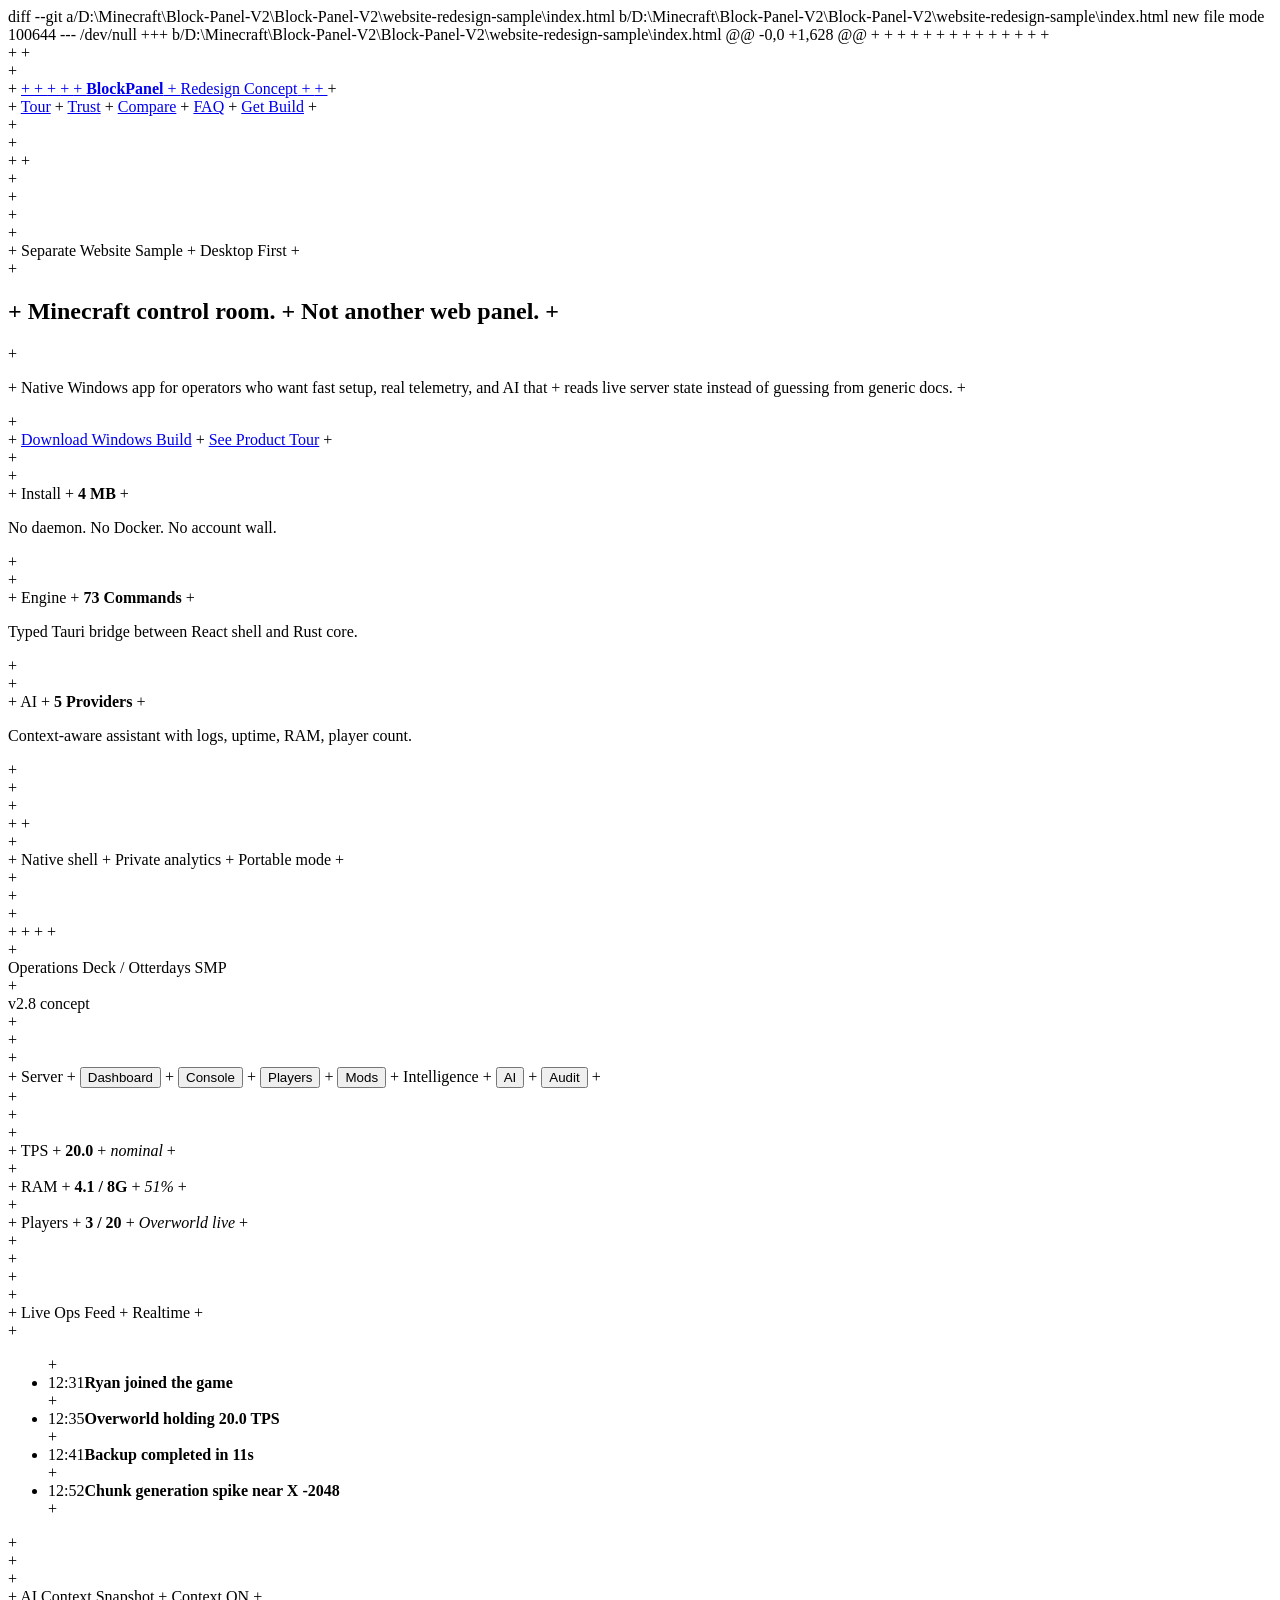
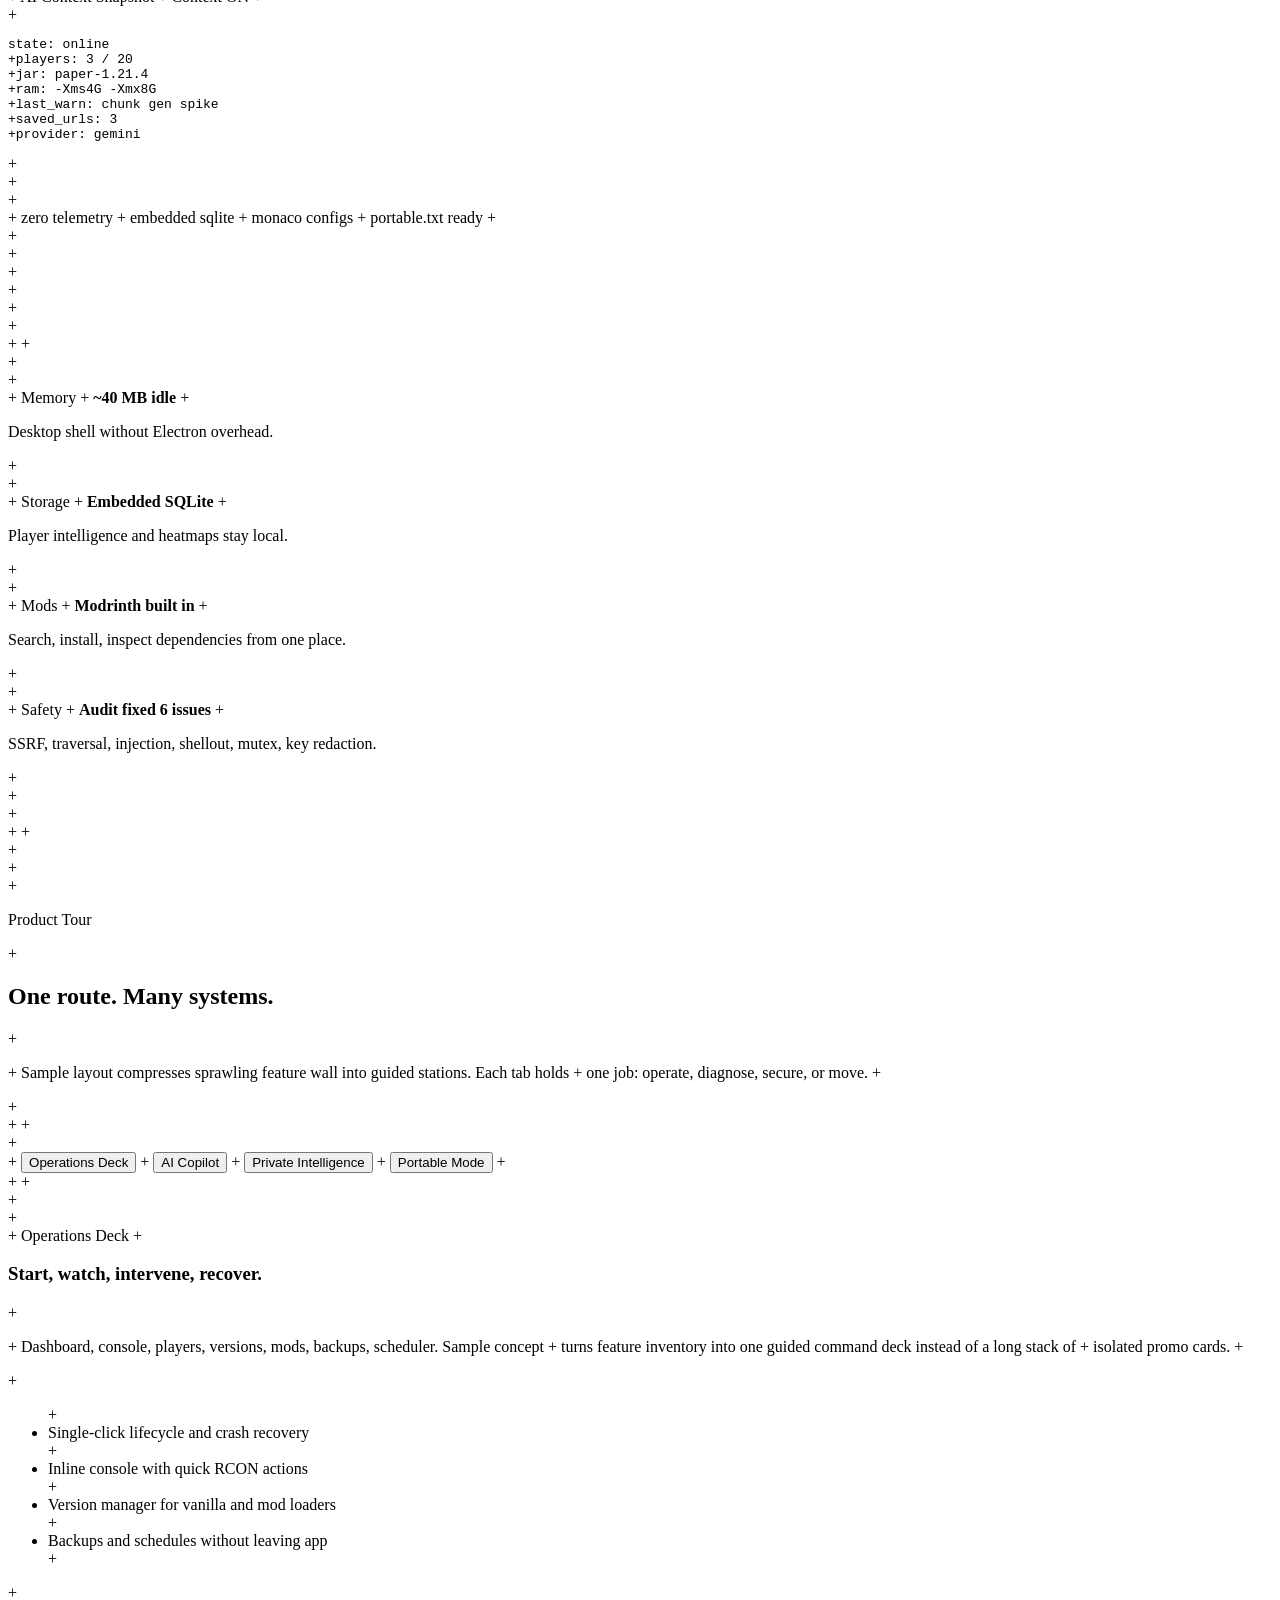
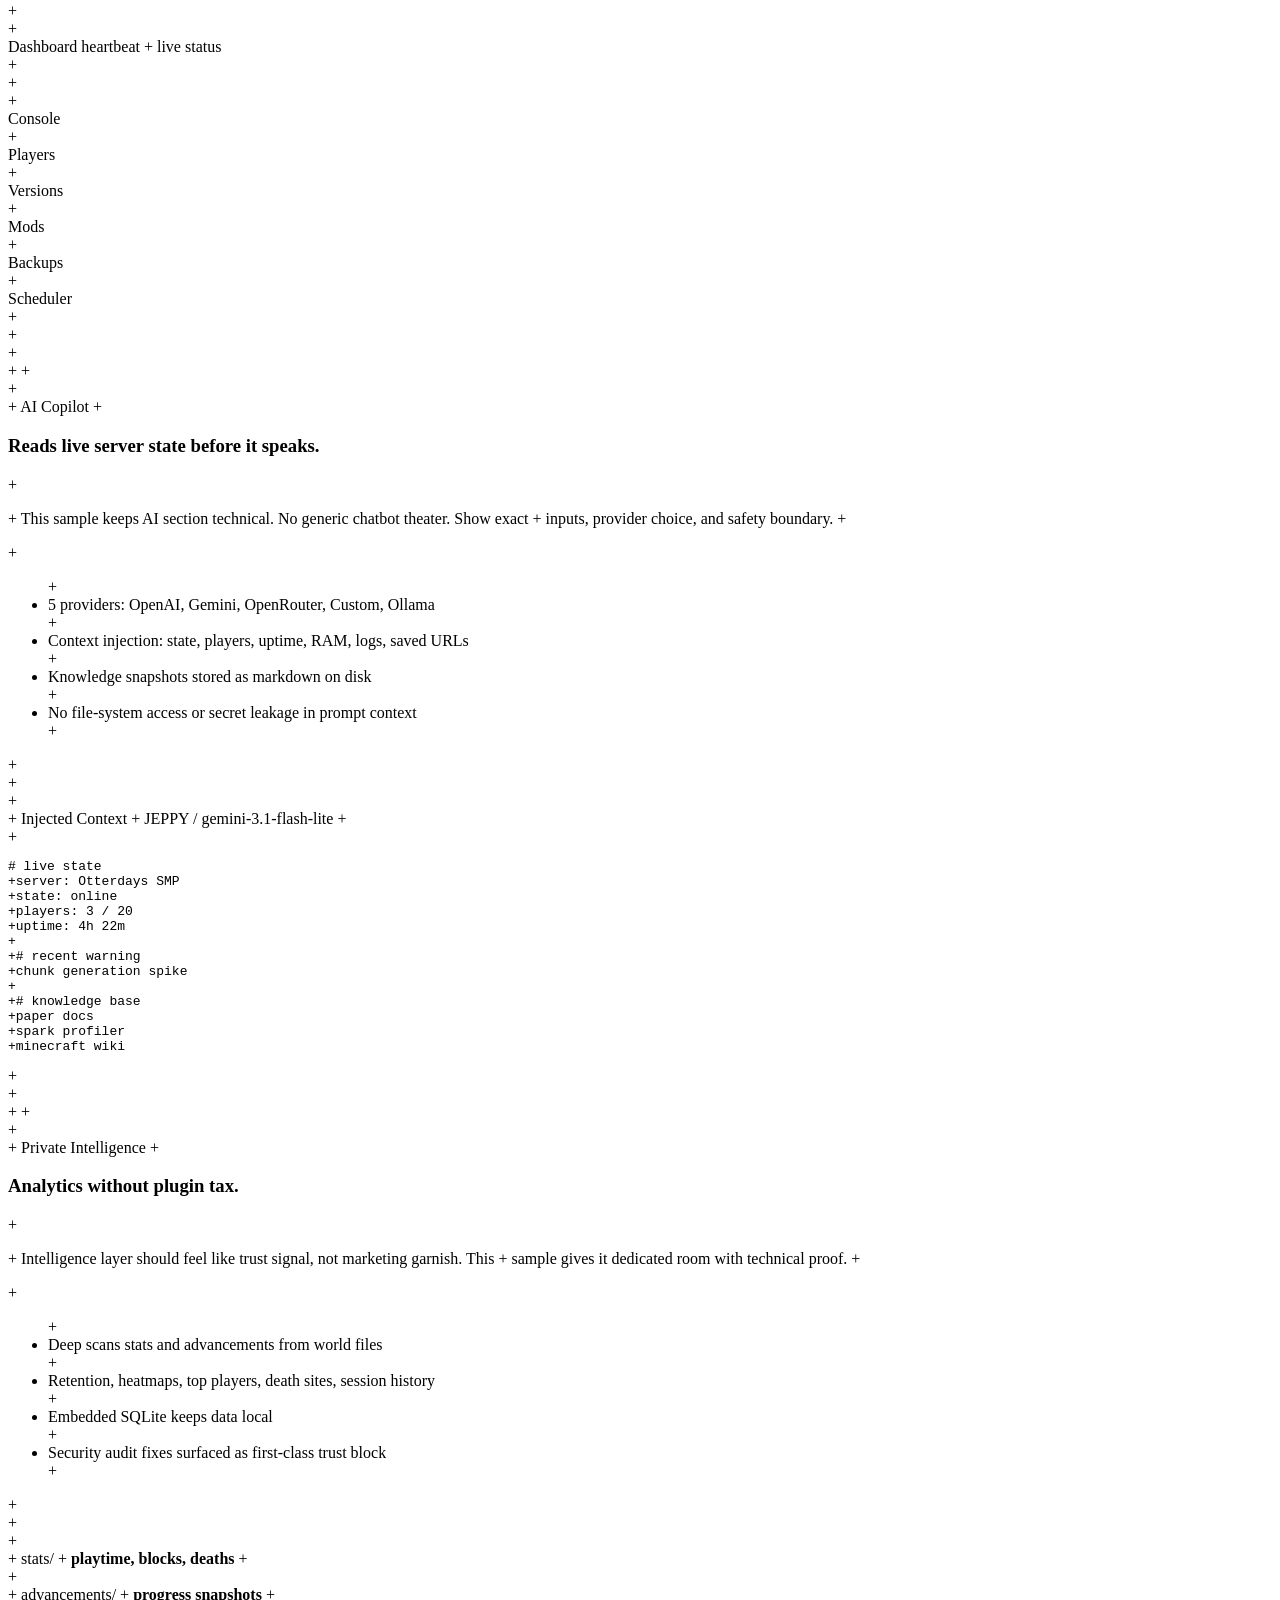
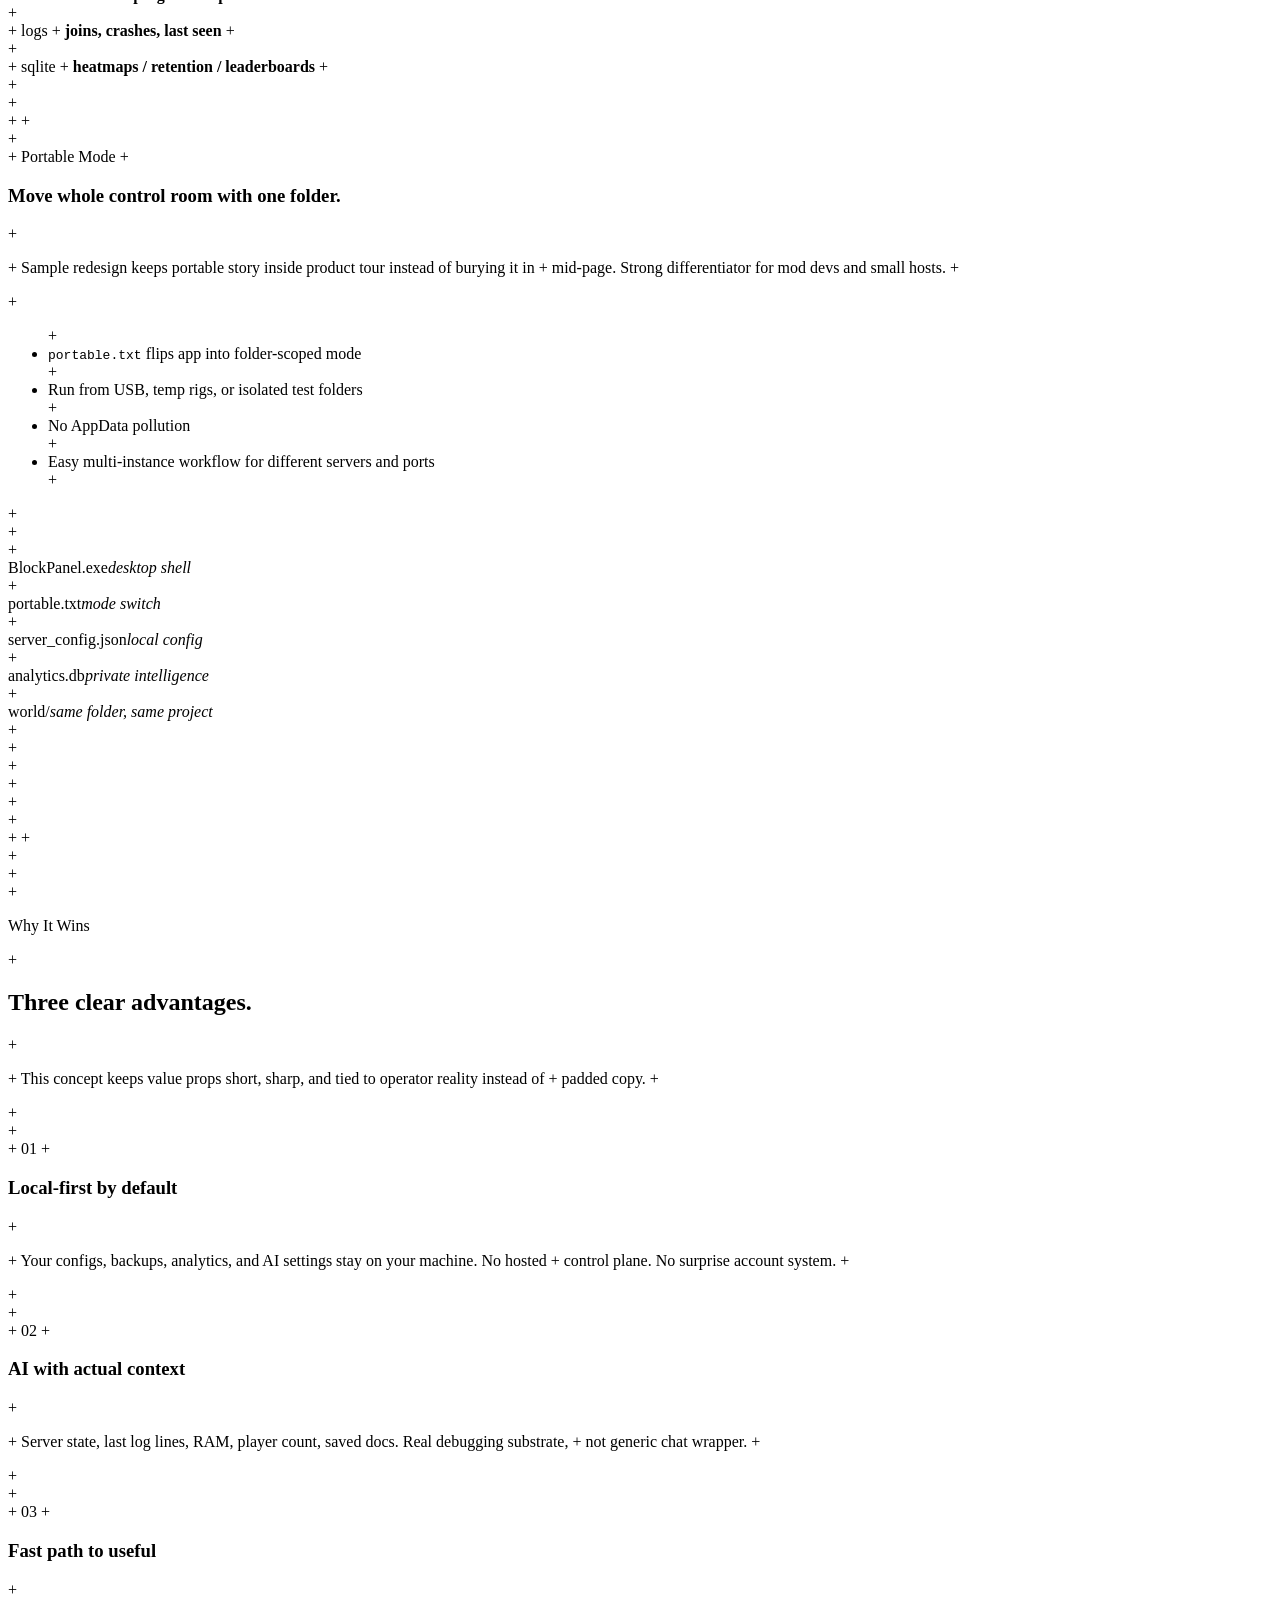
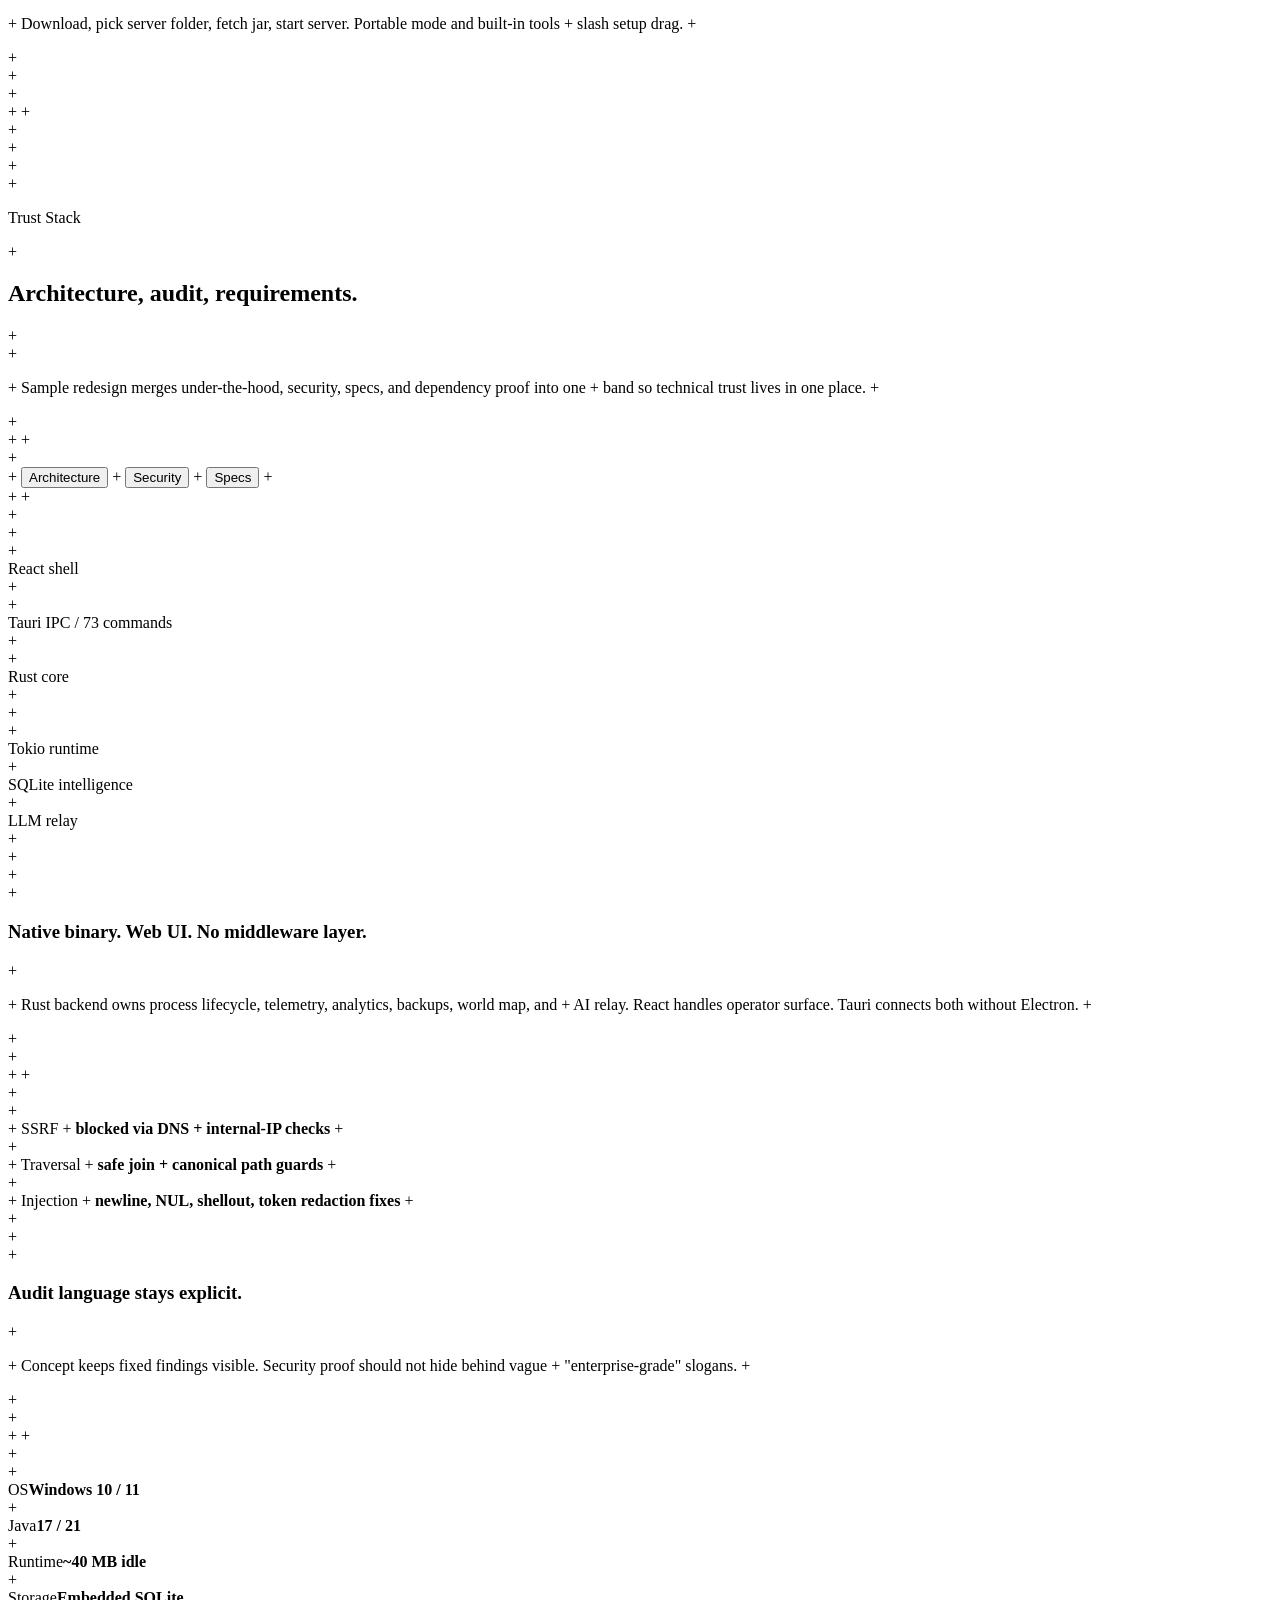
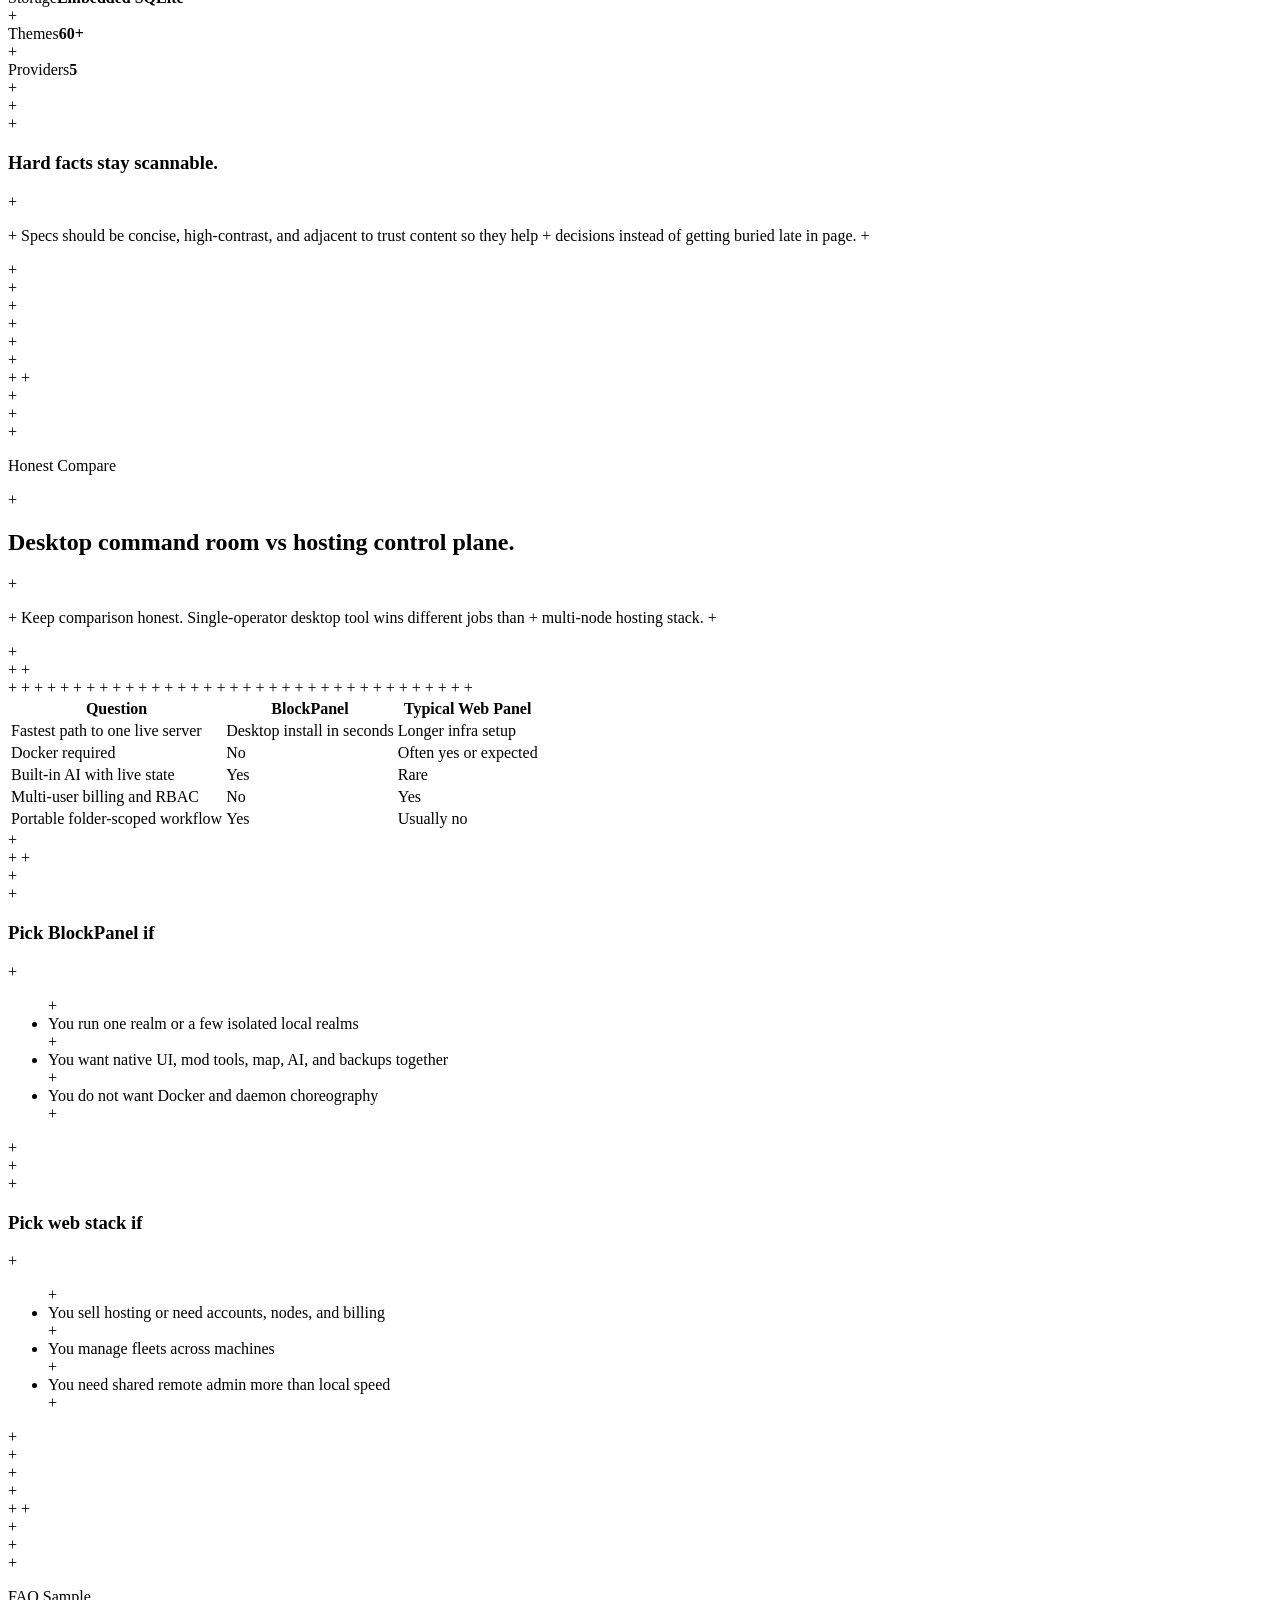
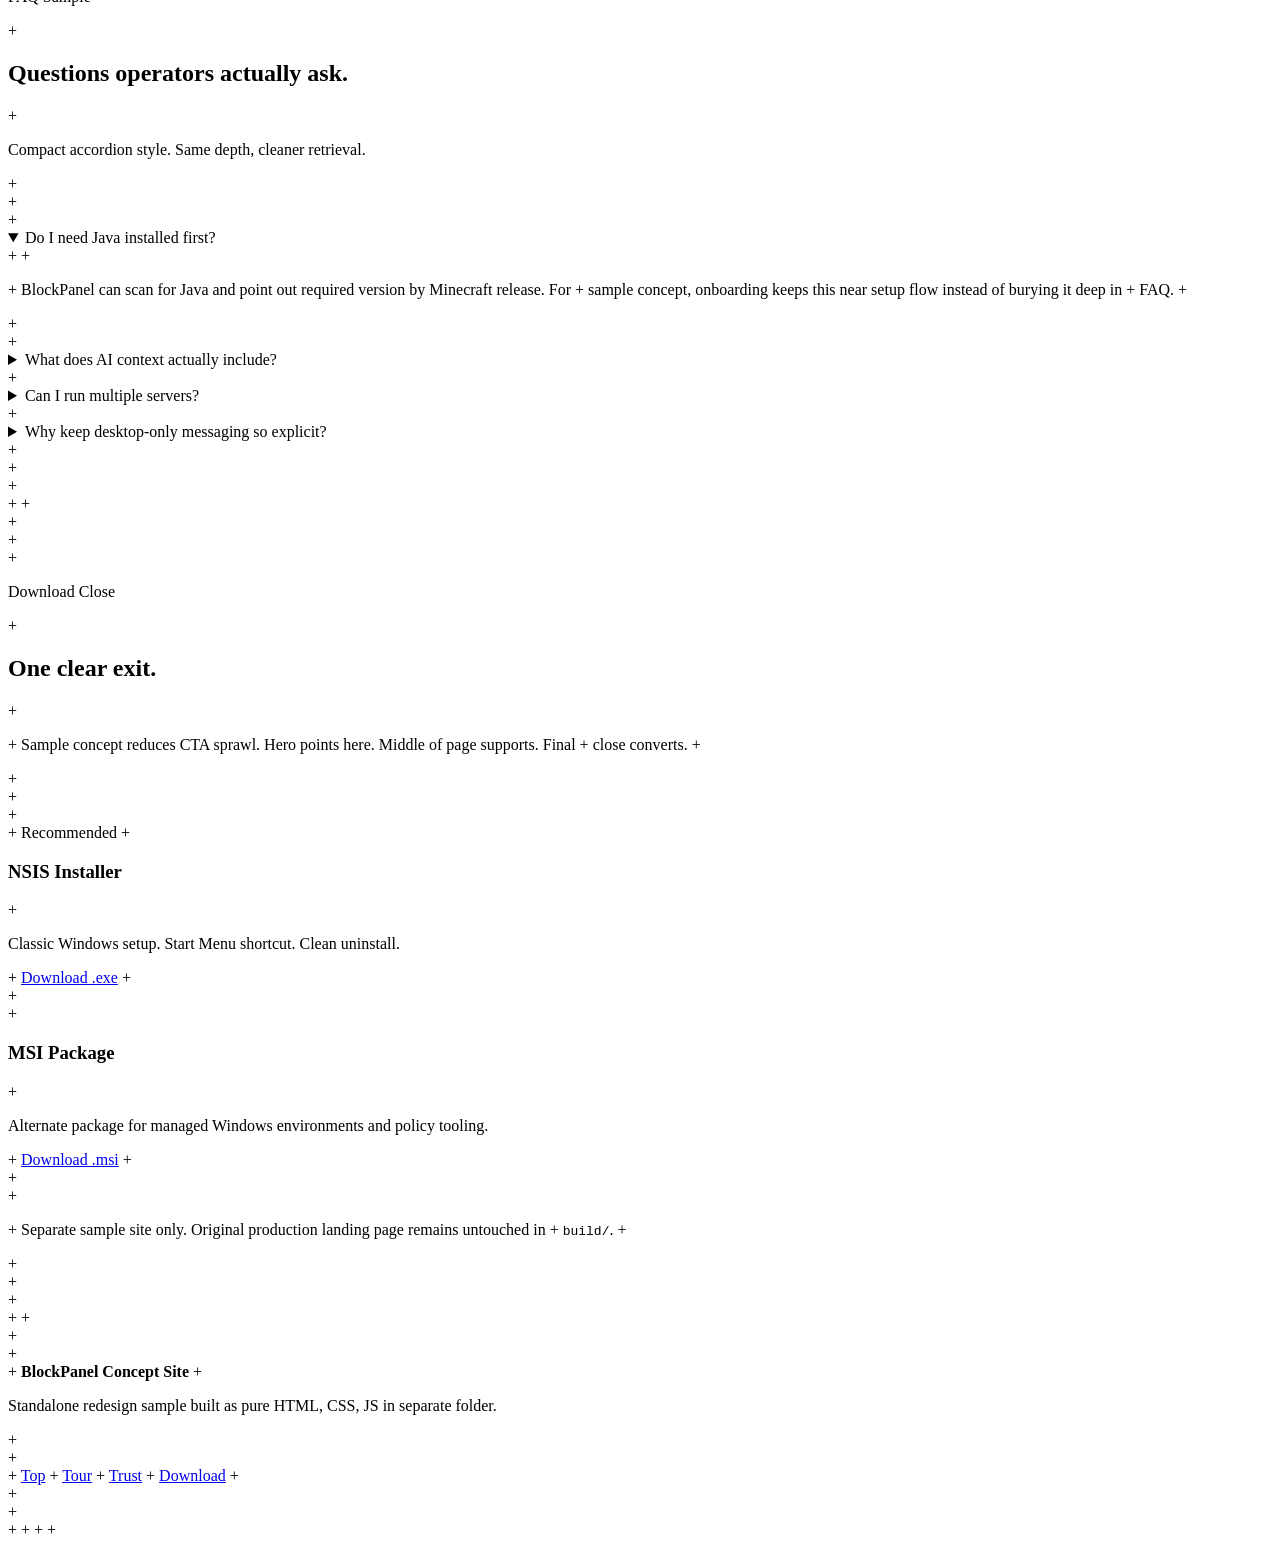
==== website-redesign-sample/index.html @ ff4f3686 "feat: revamp landing page with updated title, enhanced meta descriptions, and new navigation structu" ====
diff --git a/D:\Minecraft\Block-Panel-V2\Block-Panel-V2\website-redesign-sample\index.html b/D:\Minecraft\Block-Panel-V2\Block-Panel-V2\website-redesign-sample\index.html
new file mode 100644
--- /dev/null
+++ b/D:\Minecraft\Block-Panel-V2\Block-Panel-V2\website-redesign-sample\index.html
@@ -0,0 +1,628 @@
+<!DOCTYPE html>
+<html lang="en">
+<head>
+  <meta charset="UTF-8" />
+  <meta name="viewport" content="width=device-width, initial-scale=1.0" />
+  <title>BlockPanel Redesign Concept</title>
+  <meta
+    name="description"
+    content="Sample redesign concept for BlockPanel. Native Minecraft server control, AI copilot, private analytics, and portable operations in one desktop app."
+  />
+  <link rel="preconnect" href="https://fonts.googleapis.com" />
+  <link rel="preconnect" href="https://fonts.gstatic.com" crossorigin />
+  <link
+    href="https://fonts.googleapis.com/css2?family=Syne:wght@500;700;800&family=IBM+Plex+Mono:wght@400;500;600&display=swap"
+    rel="stylesheet"
+  />
+  <link rel="stylesheet" href="style.css" />
+</head>
+<body>
+  <div class="page-noise" aria-hidden="true"></div>
+
+  <header class="site-header">
+    <div class="container header-inner">
+      <a class="brand" href="#top" aria-label="BlockPanel concept home">
+        <span class="brand-mark">
+          <span></span><span></span><span></span><span></span>
+        </span>
+        <span class="brand-copy">
+          <strong>BlockPanel</strong>
+          <span>Redesign Concept</span>
+        </span>
+      </a>
+      <nav class="header-nav" aria-label="Primary">
+        <a href="#tour">Tour</a>
+        <a href="#trust">Trust</a>
+        <a href="#compare">Compare</a>
+        <a href="#faq">FAQ</a>
+        <a class="header-cta" href="#download">Get Build</a>
+      </nav>
+    </div>
+  </header>
+
+  <main id="top">
+    <section class="hero">
+      <div class="container hero-grid">
+        <div class="hero-copy">
+          <div class="eyebrow-row">
+            <span class="eyebrow">Separate Website Sample</span>
+            <span class="eyebrow ghost">Desktop First</span>
+          </div>
+          <h1>
+            Minecraft control room.
+            <span>Not another web panel.</span>
+          </h1>
+          <p class="hero-lead">
+            Native Windows app for operators who want fast setup, real telemetry, and AI that
+            reads live server state instead of guessing from generic docs.
+          </p>
+          <div class="hero-actions">
+            <a class="btn btn-primary" href="#download">Download Windows Build</a>
+            <a class="btn btn-secondary" href="#tour">See Product Tour</a>
+          </div>
+          <div class="hero-points">
+            <div class="point-card">
+              <span class="point-label">Install</span>
+              <strong>4 MB</strong>
+              <p>No daemon. No Docker. No account wall.</p>
+            </div>
+            <div class="point-card">
+              <span class="point-label">Engine</span>
+              <strong>73 Commands</strong>
+              <p>Typed Tauri bridge between React shell and Rust core.</p>
+            </div>
+            <div class="point-card">
+              <span class="point-label">AI</span>
+              <strong>5 Providers</strong>
+              <p>Context-aware assistant with logs, uptime, RAM, player count.</p>
+            </div>
+          </div>
+        </div>
+
+        <aside class="hero-stage" aria-label="BlockPanel concept mockup">
+          <div class="stage-ribbon">
+            <span>Native shell</span>
+            <span>Private analytics</span>
+            <span>Portable mode</span>
+          </div>
+          <div class="stage-window">
+            <div class="window-topbar">
+              <div class="traffic-lights">
+                <span class="red"></span>
+                <span class="amber"></span>
+                <span class="green"></span>
+              </div>
+              <div class="window-title">Operations Deck / Otterdays SMP</div>
+              <div class="window-chip">v2.8 concept</div>
+            </div>
+            <div class="window-body">
+              <div class="left-rail">
+                <span class="rail-label">Server</span>
+                <button class="rail-item active" type="button">Dashboard</button>
+                <button class="rail-item" type="button">Console</button>
+                <button class="rail-item" type="button">Players</button>
+                <button class="rail-item" type="button">Mods</button>
+                <span class="rail-label">Intelligence</span>
+                <button class="rail-item" type="button">AI</button>
+                <button class="rail-item" type="button">Audit</button>
+              </div>
+              <div class="stage-main">
+                <div class="status-row">
+                  <div class="stat-tile accent">
+                    <span>TPS</span>
+                    <strong>20.0</strong>
+                    <em>nominal</em>
+                  </div>
+                  <div class="stat-tile">
+                    <span>RAM</span>
+                    <strong>4.1 / 8G</strong>
+                    <em>51%</em>
+                  </div>
+                  <div class="stat-tile">
+                    <span>Players</span>
+                    <strong>3 / 20</strong>
+                    <em>Overworld live</em>
+                  </div>
+                </div>
+                <div class="stage-columns">
+                  <section class="feed-card">
+                    <header>
+                      <span>Live Ops Feed</span>
+                      <span class="mini-chip">Realtime</span>
+                    </header>
+                    <ul class="feed-list">
+                      <li><span>12:31</span><strong>Ryan joined the game</strong></li>
+                      <li><span>12:35</span><strong>Overworld holding 20.0 TPS</strong></li>
+                      <li><span>12:41</span><strong>Backup completed in 11s</strong></li>
+                      <li><span>12:52</span><strong>Chunk generation spike near X -2048</strong></li>
+                    </ul>
+                  </section>
+                  <section class="intel-card">
+                    <header>
+                      <span>AI Context Snapshot</span>
+                      <span class="mini-chip alt">Context ON</span>
+                    </header>
+                    <pre>state: online
+players: 3 / 20
+jar: paper-1.21.4
+ram: -Xms4G -Xmx8G
+last_warn: chunk gen spike
+saved_urls: 3
+provider: gemini</pre>
+                  </section>
+                </div>
+                <div class="stage-footer">
+                  <span>zero telemetry</span>
+                  <span>embedded sqlite</span>
+                  <span>monaco configs</span>
+                  <span>portable.txt ready</span>
+                </div>
+              </div>
+            </div>
+          </div>
+        </aside>
+      </div>
+    </section>
+
+    <section class="proof-strip">
+      <div class="container proof-grid">
+        <div class="proof-item">
+          <span class="proof-kicker">Memory</span>
+          <strong>~40 MB idle</strong>
+          <p>Desktop shell without Electron overhead.</p>
+        </div>
+        <div class="proof-item">
+          <span class="proof-kicker">Storage</span>
+          <strong>Embedded SQLite</strong>
+          <p>Player intelligence and heatmaps stay local.</p>
+        </div>
+        <div class="proof-item">
+          <span class="proof-kicker">Mods</span>
+          <strong>Modrinth built in</strong>
+          <p>Search, install, inspect dependencies from one place.</p>
+        </div>
+        <div class="proof-item">
+          <span class="proof-kicker">Safety</span>
+          <strong>Audit fixed 6 issues</strong>
+          <p>SSRF, traversal, injection, shellout, mutex, key redaction.</p>
+        </div>
+      </div>
+    </section>
+
+    <section class="tour-section" id="tour">
+      <div class="container section-shell">
+        <div class="section-heading">
+          <p class="section-tag">Product Tour</p>
+          <h2>One route. Many systems.</h2>
+          <p>
+            Sample layout compresses sprawling feature wall into guided stations. Each tab holds
+            one job: operate, diagnose, secure, or move.
+          </p>
+        </div>
+
+        <div class="tour-shell">
+          <div class="tour-tabs" role="tablist" aria-label="Sample tour tabs">
+            <button class="tour-tab active" type="button" role="tab" aria-selected="true" data-tour="ops">Operations Deck</button>
+            <button class="tour-tab" type="button" role="tab" aria-selected="false" data-tour="ai">AI Copilot</button>
+            <button class="tour-tab" type="button" role="tab" aria-selected="false" data-tour="private">Private Intelligence</button>
+            <button class="tour-tab" type="button" role="tab" aria-selected="false" data-tour="portable">Portable Mode</button>
+          </div>
+
+          <div class="tour-panels">
+            <article class="tour-panel active" data-panel="ops">
+              <div class="tour-copy">
+                <span class="panel-tag">Operations Deck</span>
+                <h3>Start, watch, intervene, recover.</h3>
+                <p>
+                  Dashboard, console, players, versions, mods, backups, scheduler. Sample concept
+                  turns feature inventory into one guided command deck instead of a long stack of
+                  isolated promo cards.
+                </p>
+                <ul class="bullet-list">
+                  <li>Single-click lifecycle and crash recovery</li>
+                  <li>Inline console with quick RCON actions</li>
+                  <li>Version manager for vanilla and mod loaders</li>
+                  <li>Backups and schedules without leaving app</li>
+                </ul>
+              </div>
+              <div class="tour-visual diagram ops-visual">
+                <div class="diagram-node wide">Dashboard heartbeat + live status</div>
+                <div class="diagram-rail"></div>
+                <div class="diagram-grid">
+                  <div class="diagram-node">Console</div>
+                  <div class="diagram-node">Players</div>
+                  <div class="diagram-node">Versions</div>
+                  <div class="diagram-node">Mods</div>
+                  <div class="diagram-node">Backups</div>
+                  <div class="diagram-node">Scheduler</div>
+                </div>
+              </div>
+            </article>
+
+            <article class="tour-panel" data-panel="ai">
+              <div class="tour-copy">
+                <span class="panel-tag">AI Copilot</span>
+                <h3>Reads live server state before it speaks.</h3>
+                <p>
+                  This sample keeps AI section technical. No generic chatbot theater. Show exact
+                  inputs, provider choice, and safety boundary.
+                </p>
+                <ul class="bullet-list">
+                  <li>5 providers: OpenAI, Gemini, OpenRouter, Custom, Ollama</li>
+                  <li>Context injection: state, players, uptime, RAM, logs, saved URLs</li>
+                  <li>Knowledge snapshots stored as markdown on disk</li>
+                  <li>No file-system access or secret leakage in prompt context</li>
+                </ul>
+              </div>
+              <div class="tour-visual prompt-card">
+                <div class="prompt-head">
+                  <span>Injected Context</span>
+                  <span>JEPPY / gemini-3.1-flash-lite</span>
+                </div>
+                <pre># live state
+server: Otterdays SMP
+state: online
+players: 3 / 20
+uptime: 4h 22m
+
+# recent warning
+chunk generation spike
+
+# knowledge base
+paper docs
+spark profiler
+minecraft wiki</pre>
+              </div>
+            </article>
+
+            <article class="tour-panel" data-panel="private">
+              <div class="tour-copy">
+                <span class="panel-tag">Private Intelligence</span>
+                <h3>Analytics without plugin tax.</h3>
+                <p>
+                  Intelligence layer should feel like trust signal, not marketing garnish. This
+                  sample gives it dedicated room with technical proof.
+                </p>
+                <ul class="bullet-list">
+                  <li>Deep scans stats and advancements from world files</li>
+                  <li>Retention, heatmaps, top players, death sites, session history</li>
+                  <li>Embedded SQLite keeps data local</li>
+                  <li>Security audit fixes surfaced as first-class trust block</li>
+                </ul>
+              </div>
+              <div class="tour-visual analytics-stack">
+                <div class="stack-row">
+                  <span>stats/</span>
+                  <strong>playtime, blocks, deaths</strong>
+                </div>
+                <div class="stack-row">
+                  <span>advancements/</span>
+                  <strong>progress snapshots</strong>
+                </div>
+                <div class="stack-row">
+                  <span>logs</span>
+                  <strong>joins, crashes, last seen</strong>
+                </div>
+                <div class="stack-row highlight">
+                  <span>sqlite</span>
+                  <strong>heatmaps / retention / leaderboards</strong>
+                </div>
+              </div>
+            </article>
+
+            <article class="tour-panel" data-panel="portable">
+              <div class="tour-copy">
+                <span class="panel-tag">Portable Mode</span>
+                <h3>Move whole control room with one folder.</h3>
+                <p>
+                  Sample redesign keeps portable story inside product tour instead of burying it in
+                  mid-page. Strong differentiator for mod devs and small hosts.
+                </p>
+                <ul class="bullet-list">
+                  <li><code>portable.txt</code> flips app into folder-scoped mode</li>
+                  <li>Run from USB, temp rigs, or isolated test folders</li>
+                  <li>No AppData pollution</li>
+                  <li>Easy multi-instance workflow for different servers and ports</li>
+                </ul>
+              </div>
+              <div class="tour-visual file-cabinet">
+                <div class="cabinet-line"><span>BlockPanel.exe</span><em>desktop shell</em></div>
+                <div class="cabinet-line active"><span>portable.txt</span><em>mode switch</em></div>
+                <div class="cabinet-line"><span>server_config.json</span><em>local config</em></div>
+                <div class="cabinet-line"><span>analytics.db</span><em>private intelligence</em></div>
+                <div class="cabinet-line"><span>world/</span><em>same folder, same project</em></div>
+              </div>
+            </article>
+          </div>
+        </div>
+      </div>
+    </section>
+
+    <section class="reasons-section">
+      <div class="container reasons-grid">
+        <div class="reason-intro">
+          <p class="section-tag">Why It Wins</p>
+          <h2>Three clear advantages.</h2>
+          <p>
+            This concept keeps value props short, sharp, and tied to operator reality instead of
+            padded copy.
+          </p>
+        </div>
+        <article class="reason-card">
+          <span class="reason-no">01</span>
+          <h3>Local-first by default</h3>
+          <p>
+            Your configs, backups, analytics, and AI settings stay on your machine. No hosted
+            control plane. No surprise account system.
+          </p>
+        </article>
+        <article class="reason-card">
+          <span class="reason-no">02</span>
+          <h3>AI with actual context</h3>
+          <p>
+            Server state, last log lines, RAM, player count, saved docs. Real debugging substrate,
+            not generic chat wrapper.
+          </p>
+        </article>
+        <article class="reason-card">
+          <span class="reason-no">03</span>
+          <h3>Fast path to useful</h3>
+          <p>
+            Download, pick server folder, fetch jar, start server. Portable mode and built-in tools
+            slash setup drag.
+          </p>
+        </article>
+      </div>
+    </section>
+
+    <section class="trust-section" id="trust">
+      <div class="container section-shell">
+        <div class="section-heading split">
+          <div>
+            <p class="section-tag">Trust Stack</p>
+            <h2>Architecture, audit, requirements.</h2>
+          </div>
+          <p>
+            Sample redesign merges under-the-hood, security, specs, and dependency proof into one
+            band so technical trust lives in one place.
+          </p>
+        </div>
+
+        <div class="trust-shell">
+          <div class="trust-tabs" role="tablist" aria-label="Trust tabs">
+            <button class="trust-tab active" type="button" data-trust="arch">Architecture</button>
+            <button class="trust-tab" type="button" data-trust="security">Security</button>
+            <button class="trust-tab" type="button" data-trust="specs">Specs</button>
+          </div>
+
+          <div class="trust-panels">
+            <article class="trust-panel active" data-trust-panel="arch">
+              <div class="flow-diagram">
+                <div class="flow-box">React shell</div>
+                <div class="flow-arrow"></div>
+                <div class="flow-box">Tauri IPC / 73 commands</div>
+                <div class="flow-arrow"></div>
+                <div class="flow-box">Rust core</div>
+                <div class="flow-arrow split"></div>
+                <div class="flow-branches">
+                  <div class="flow-box small">Tokio runtime</div>
+                  <div class="flow-box small">SQLite intelligence</div>
+                  <div class="flow-box small">LLM relay</div>
+                </div>
+              </div>
+              <div class="trust-copy">
+                <h3>Native binary. Web UI. No middleware layer.</h3>
+                <p>
+                  Rust backend owns process lifecycle, telemetry, analytics, backups, world map, and
+                  AI relay. React handles operator surface. Tauri connects both without Electron.
+                </p>
+              </div>
+            </article>
+
+            <article class="trust-panel" data-trust-panel="security">
+              <div class="security-grid">
+                <div class="security-card">
+                  <span>SSRF</span>
+                  <strong>blocked via DNS + internal-IP checks</strong>
+                </div>
+                <div class="security-card">
+                  <span>Traversal</span>
+                  <strong>safe join + canonical path guards</strong>
+                </div>
+                <div class="security-card">
+                  <span>Injection</span>
+                  <strong>newline, NUL, shellout, token redaction fixes</strong>
+                </div>
+              </div>
+              <div class="trust-copy">
+                <h3>Audit language stays explicit.</h3>
+                <p>
+                  Concept keeps fixed findings visible. Security proof should not hide behind vague
+                  "enterprise-grade" slogans.
+                </p>
+              </div>
+            </article>
+
+            <article class="trust-panel" data-trust-panel="specs">
+              <div class="spec-grid">
+                <div class="spec-box"><span>OS</span><strong>Windows 10 / 11</strong></div>
+                <div class="spec-box"><span>Java</span><strong>17 / 21</strong></div>
+                <div class="spec-box"><span>Runtime</span><strong>~40 MB idle</strong></div>
+                <div class="spec-box"><span>Storage</span><strong>Embedded SQLite</strong></div>
+                <div class="spec-box"><span>Themes</span><strong>60+</strong></div>
+                <div class="spec-box"><span>Providers</span><strong>5</strong></div>
+              </div>
+              <div class="trust-copy">
+                <h3>Hard facts stay scannable.</h3>
+                <p>
+                  Specs should be concise, high-contrast, and adjacent to trust content so they help
+                  decisions instead of getting buried late in page.
+                </p>
+              </div>
+            </article>
+          </div>
+        </div>
+      </div>
+    </section>
+
+    <section class="compare-section" id="compare">
+      <div class="container section-shell">
+        <div class="section-heading">
+          <p class="section-tag">Honest Compare</p>
+          <h2>Desktop command room vs hosting control plane.</h2>
+          <p>
+            Keep comparison honest. Single-operator desktop tool wins different jobs than
+            multi-node hosting stack.
+          </p>
+        </div>
+
+        <div class="compare-table-wrap">
+          <table class="compare-table">
+            <thead>
+              <tr>
+                <th>Question</th>
+                <th>BlockPanel</th>
+                <th>Typical Web Panel</th>
+              </tr>
+            </thead>
+            <tbody>
+              <tr>
+                <td>Fastest path to one live server</td>
+                <td>Desktop install in seconds</td>
+                <td>Longer infra setup</td>
+              </tr>
+              <tr>
+                <td>Docker required</td>
+                <td>No</td>
+                <td>Often yes or expected</td>
+              </tr>
+              <tr>
+                <td>Built-in AI with live state</td>
+                <td>Yes</td>
+                <td>Rare</td>
+              </tr>
+              <tr>
+                <td>Multi-user billing and RBAC</td>
+                <td>No</td>
+                <td>Yes</td>
+              </tr>
+              <tr>
+                <td>Portable folder-scoped workflow</td>
+                <td>Yes</td>
+                <td>Usually no</td>
+              </tr>
+            </tbody>
+          </table>
+        </div>
+
+        <div class="compare-verdicts">
+          <article class="verdict-card primary">
+            <h3>Pick BlockPanel if</h3>
+            <ul class="bullet-list compact">
+              <li>You run one realm or a few isolated local realms</li>
+              <li>You want native UI, mod tools, map, AI, and backups together</li>
+              <li>You do not want Docker and daemon choreography</li>
+            </ul>
+          </article>
+          <article class="verdict-card">
+            <h3>Pick web stack if</h3>
+            <ul class="bullet-list compact">
+              <li>You sell hosting or need accounts, nodes, and billing</li>
+              <li>You manage fleets across machines</li>
+              <li>You need shared remote admin more than local speed</li>
+            </ul>
+          </article>
+        </div>
+      </div>
+    </section>
+
+    <section class="faq-section" id="faq">
+      <div class="container section-shell">
+        <div class="section-heading">
+          <p class="section-tag">FAQ Sample</p>
+          <h2>Questions operators actually ask.</h2>
+          <p>Compact accordion style. Same depth, cleaner retrieval.</p>
+        </div>
+        <div class="faq-list">
+          <details class="faq-item" open>
+            <summary>Do I need Java installed first?</summary>
+            <p>
+              BlockPanel can scan for Java and point out required version by Minecraft release. For
+              sample concept, onboarding keeps this near setup flow instead of burying it deep in
+              FAQ.
+            </p>
+          </details>
+          <details class="faq-item">
+            <summary>What does AI context actually include?</summary>
+            <p>
+              Current state, player count, uptime, jar, RAM config, recent logs, plus saved
+              knowledge URLs. Not raw file access. Not secrets.
+            </p>
+          </details>
+          <details class="faq-item">
+            <summary>Can I run multiple servers?</summary>
+            <p>
+              Not from one process. Portable mode makes multi-instance workflow practical by keeping
+              each install folder-scoped.
+            </p>
+          </details>
+          <details class="faq-item">
+            <summary>Why keep desktop-only messaging so explicit?</summary>
+            <p>
+              Because honest positioning builds trust faster than pretending to be a multi-node
+              hosting panel. Sample copy keeps that boundary clear.
+            </p>
+          </details>
+        </div>
+      </div>
+    </section>
+
+    <section class="download-section" id="download">
+      <div class="container download-shell">
+        <div class="download-copy">
+          <p class="section-tag">Download Close</p>
+          <h2>One clear exit.</h2>
+          <p>
+            Sample concept reduces CTA sprawl. Hero points here. Middle of page supports. Final
+            close converts.
+          </p>
+        </div>
+        <div class="download-cards">
+          <article class="download-card featured">
+            <span class="card-badge">Recommended</span>
+            <h3>NSIS Installer</h3>
+            <p>Classic Windows setup. Start Menu shortcut. Clean uninstall.</p>
+            <a class="btn btn-primary" href="https://github.com/Otterdays/Block-Panel-V2-Public/releases" target="_blank" rel="noopener">Download .exe</a>
+          </article>
+          <article class="download-card">
+            <h3>MSI Package</h3>
+            <p>Alternate package for managed Windows environments and policy tooling.</p>
+            <a class="btn btn-secondary" href="https://github.com/Otterdays/Block-Panel-V2-Public/releases" target="_blank" rel="noopener">Download .msi</a>
+          </article>
+        </div>
+        <p class="download-note">
+          Separate sample site only. Original production landing page remains untouched in
+          <code>build/</code>.
+        </p>
+      </div>
+    </section>
+  </main>
+
+  <footer class="site-footer">
+    <div class="container footer-inner">
+      <div>
+        <strong>BlockPanel Concept Site</strong>
+        <p>Standalone redesign sample built as pure HTML, CSS, JS in separate folder.</p>
+      </div>
+      <div class="footer-links">
+        <a href="#top">Top</a>
+        <a href="#tour">Tour</a>
+        <a href="#trust">Trust</a>
+        <a href="#download">Download</a>
+      </div>
+    </div>
+  </footer>
+
+  <script src="script.js"></script>
+</body>
+</html>
---- website-redesign-sample/style.css ----
diff --git a/D:\Minecraft\Block-Panel-V2\Block-Panel-V2\website-redesign-sample\style.css b/D:\Minecraft\Block-Panel-V2\Block-Panel-V2\website-redesign-sample\style.css
new file mode 100644
--- /dev/null
+++ b/D:\Minecraft\Block-Panel-V2\Block-Panel-V2\website-redesign-sample\style.css
@@ -0,0 +1,1079 @@
+:root {
+  --bg: #0a0c11;
+  --bg-soft: #12151d;
+  --panel: rgba(17, 22, 31, 0.86);
+  --panel-strong: rgba(22, 28, 39, 0.96);
+  --line: rgba(255, 255, 255, 0.1);
+  --line-strong: rgba(255, 255, 255, 0.18);
+  --text: #f4f1e8;
+  --text-dim: #a6abbb;
+  --lime: #9efc8a;
+  --lime-dim: #6fd86d;
+  --steel: #88c5ff;
+  --copper: #f2a65a;
+  --rose: #ff8b7d;
+  --shadow: 0 22px 70px rgba(0, 0, 0, 0.45);
+  --radius: 22px;
+  --radius-sm: 14px;
+  --max: 1280px;
+  --font-display: "Syne", sans-serif;
+  --font-mono: "IBM Plex Mono", monospace;
+}
+
+*,
+*::before,
+*::after {
+  box-sizing: border-box;
+}
+
+html {
+  scroll-behavior: smooth;
+}
+
+body {
+  margin: 0;
+  color: var(--text);
+  background:
+    radial-gradient(circle at top left, rgba(242, 166, 90, 0.13), transparent 26%),
+    radial-gradient(circle at 85% 18%, rgba(136, 197, 255, 0.16), transparent 28%),
+    linear-gradient(180deg, #06080c 0%, #0b0e14 100%);
+  font-family: var(--font-display);
+  overflow-x: hidden;
+}
+
+a {
+  color: inherit;
+  text-decoration: none;
+}
+
+button,
+input,
+summary {
+  font: inherit;
+}
+
+.page-noise {
+  position: fixed;
+  inset: 0;
+  pointer-events: none;
+  opacity: 0.28;
+  background-image:
+    linear-gradient(rgba(255, 255, 255, 0.02) 1px, transparent 1px),
+    linear-gradient(90deg, rgba(255, 255, 255, 0.02) 1px, transparent 1px);
+  background-size: 48px 48px;
+  mask-image: radial-gradient(circle at center, black 60%, transparent 100%);
+}
+
+.container {
+  width: min(var(--max), calc(100% - 48px));
+  margin: 0 auto;
+}
+
+.site-header {
+  position: sticky;
+  top: 0;
+  z-index: 50;
+  backdrop-filter: blur(18px);
+  background: rgba(8, 10, 14, 0.72);
+  border-bottom: 1px solid rgba(255, 255, 255, 0.06);
+}
+
+.header-inner {
+  display: flex;
+  align-items: center;
+  justify-content: space-between;
+  gap: 20px;
+  min-height: 74px;
+}
+
+.brand {
+  display: inline-flex;
+  align-items: center;
+  gap: 14px;
+}
+
+.brand-mark {
+  display: grid;
+  grid-template-columns: repeat(2, 14px);
+  grid-template-rows: repeat(2, 14px);
+  gap: 4px;
+}
+
+.brand-mark span {
+  border-radius: 4px;
+  background: linear-gradient(135deg, var(--lime), var(--steel));
+}
+
+.brand-mark span:nth-child(2),
+.brand-mark span:nth-child(3) {
+  opacity: 0.45;
+}
+
+.brand-copy {
+  display: flex;
+  flex-direction: column;
+  line-height: 1;
+}
+
+.brand-copy strong {
+  font-size: 1.15rem;
+}
+
+.brand-copy span {
+  margin-top: 4px;
+  color: var(--text-dim);
+  font-family: var(--font-mono);
+  font-size: 0.7rem;
+  text-transform: uppercase;
+  letter-spacing: 0.14em;
+}
+
+.header-nav {
+  display: flex;
+  align-items: center;
+  gap: 8px;
+}
+
+.header-nav a {
+  color: var(--text-dim);
+  padding: 10px 14px;
+  border-radius: 999px;
+  transition: 180ms ease;
+}
+
+.header-nav a:hover {
+  color: var(--text);
+  background: rgba(255, 255, 255, 0.05);
+}
+
+.header-nav .header-cta {
+  color: #08100a;
+  background: var(--lime);
+  font-weight: 700;
+}
+
+.header-nav .header-cta:hover {
+  background: var(--lime-dim);
+}
+
+.hero {
+  padding: 72px 0 40px;
+}
+
+.hero-grid {
+  display: grid;
+  grid-template-columns: minmax(0, 1.05fr) minmax(360px, 0.95fr);
+  gap: 32px;
+  align-items: stretch;
+}
+
+.hero-copy,
+.hero-stage,
+.tour-shell,
+.trust-shell,
+.download-shell,
+.compare-table-wrap,
+.verdict-card,
+.reason-card,
+.proof-item,
+.faq-item,
+.download-card {
+  border: 1px solid var(--line);
+  background: var(--panel);
+  box-shadow: var(--shadow);
+}
+
+.hero-copy {
+  position: relative;
+  padding: 34px;
+  border-radius: calc(var(--radius) + 10px);
+  overflow: hidden;
+}
+
+.hero-copy::before {
+  content: "";
+  position: absolute;
+  inset: 0;
+  background:
+    radial-gradient(circle at top right, rgba(158, 252, 138, 0.12), transparent 30%),
+    linear-gradient(145deg, rgba(255, 255, 255, 0.04), transparent 55%);
+  pointer-events: none;
+}
+
+.eyebrow-row {
+  display: flex;
+  flex-wrap: wrap;
+  gap: 10px;
+}
+
+.eyebrow,
+.section-tag,
+.panel-tag,
+.card-badge,
+.mini-chip,
+.window-chip {
+  display: inline-flex;
+  align-items: center;
+  gap: 8px;
+  border-radius: 999px;
+  padding: 8px 12px;
+  font-family: var(--font-mono);
+  font-size: 0.74rem;
+  letter-spacing: 0.08em;
+  text-transform: uppercase;
+}
+
+.eyebrow,
+.section-tag,
+.panel-tag,
+.card-badge {
+  color: var(--lime);
+  background: rgba(158, 252, 138, 0.1);
+  border: 1px solid rgba(158, 252, 138, 0.25);
+}
+
+.eyebrow.ghost {
+  color: var(--steel);
+  background: rgba(136, 197, 255, 0.09);
+  border-color: rgba(136, 197, 255, 0.2);
+}
+
+.hero h1,
+.section-heading h2,
+.download-copy h2 {
+  margin: 22px 0 16px;
+  font-size: clamp(3.1rem, 6vw, 5.7rem);
+  line-height: 0.95;
+  letter-spacing: -0.05em;
+}
+
+.hero h1 span {
+  display: block;
+  color: var(--copper);
+}
+
+.hero-lead,
+.section-heading p,
+.download-copy p,
+.reason-intro p,
+.trust-copy p,
+.verdict-card li,
+.faq-item p,
+.proof-item p,
+.point-card p,
+.download-card p,
+.site-footer p,
+.tour-copy p {
+  color: var(--text-dim);
+  font-family: var(--font-mono);
+  line-height: 1.75;
+}
+
+.hero-actions {
+  display: flex;
+  flex-wrap: wrap;
+  gap: 14px;
+  margin-top: 28px;
+}
+
+.btn {
+  display: inline-flex;
+  align-items: center;
+  justify-content: center;
+  min-height: 50px;
+  padding: 0 20px;
+  border-radius: 999px;
+  border: 1px solid transparent;
+  font-weight: 700;
+  transition: 180ms ease;
+}
+
+.btn:hover {
+  transform: translateY(-2px);
+}
+
+.btn-primary {
+  color: #08100a;
+  background: linear-gradient(135deg, var(--lime), #d8ff8c);
+}
+
+.btn-secondary {
+  color: var(--text);
+  background: rgba(255, 255, 255, 0.04);
+  border-color: var(--line-strong);
+}
+
+.hero-points {
+  display: grid;
+  grid-template-columns: repeat(3, minmax(0, 1fr));
+  gap: 14px;
+  margin-top: 30px;
+}
+
+.point-card {
+  padding: 16px;
+  border-radius: 18px;
+  background: rgba(255, 255, 255, 0.03);
+  border: 1px solid rgba(255, 255, 255, 0.06);
+}
+
+.point-label,
+.proof-kicker,
+.reason-no {
+  display: inline-block;
+  margin-bottom: 10px;
+  color: var(--copper);
+  font-family: var(--font-mono);
+  font-size: 0.76rem;
+  letter-spacing: 0.08em;
+  text-transform: uppercase;
+}
+
+.point-card strong,
+.proof-item strong,
+.reason-card h3,
+.tour-copy h3,
+.trust-copy h3,
+.download-card h3,
+.verdict-card h3 {
+  display: block;
+  margin-bottom: 10px;
+  font-size: 1.35rem;
+}
+
+.hero-stage {
+  position: relative;
+  padding: 22px;
+  border-radius: calc(var(--radius) + 14px);
+  background:
+    radial-gradient(circle at top right, rgba(136, 197, 255, 0.16), transparent 22%),
+    radial-gradient(circle at 18% 12%, rgba(242, 166, 90, 0.16), transparent 18%),
+    var(--panel-strong);
+}
+
+.stage-ribbon {
+  display: flex;
+  flex-wrap: wrap;
+  gap: 8px;
+  margin-bottom: 16px;
+}
+
+.stage-ribbon span,
+.stage-footer span {
+  padding: 8px 10px;
+  border-radius: 999px;
+  background: rgba(255, 255, 255, 0.05);
+  color: var(--text-dim);
+  font-family: var(--font-mono);
+  font-size: 0.72rem;
+  letter-spacing: 0.05em;
+  text-transform: uppercase;
+}
+
+.stage-window {
+  border-radius: 22px;
+  border: 1px solid rgba(255, 255, 255, 0.1);
+  background: rgba(8, 10, 14, 0.88);
+  overflow: hidden;
+}
+
+.window-topbar {
+  display: flex;
+  align-items: center;
+  gap: 12px;
+  min-height: 54px;
+  padding: 0 18px;
+  border-bottom: 1px solid rgba(255, 255, 255, 0.08);
+}
+
+.traffic-lights {
+  display: flex;
+  gap: 7px;
+}
+
+.traffic-lights span {
+  width: 10px;
+  height: 10px;
+  border-radius: 50%;
+}
+
+.traffic-lights .red {
+  background: #ff6f61;
+}
+
+.traffic-lights .amber {
+  background: #ffbb5c;
+}
+
+.traffic-lights .green {
+  background: #89ff9a;
+}
+
+.window-title {
+  flex: 1;
+  min-width: 0;
+  color: var(--text-dim);
+  font-family: var(--font-mono);
+  font-size: 0.8rem;
+  white-space: nowrap;
+  text-overflow: ellipsis;
+  overflow: hidden;
+}
+
+.window-chip,
+.mini-chip {
+  color: #08100a;
+  background: var(--lime);
+}
+
+.mini-chip.alt {
+  color: #0d1018;
+  background: var(--steel);
+}
+
+.window-body {
+  display: grid;
+  grid-template-columns: 134px minmax(0, 1fr);
+  min-height: 520px;
+}
+
+.left-rail {
+  display: flex;
+  flex-direction: column;
+  gap: 8px;
+  padding: 16px;
+  border-right: 1px solid rgba(255, 255, 255, 0.08);
+  background: rgba(255, 255, 255, 0.02);
+}
+
+.rail-label {
+  margin-top: 8px;
+  color: var(--text-dim);
+  font-family: var(--font-mono);
+  font-size: 0.68rem;
+  letter-spacing: 0.08em;
+  text-transform: uppercase;
+}
+
+.rail-item {
+  border: 0;
+  padding: 10px 12px;
+  border-radius: 12px;
+  color: var(--text-dim);
+  background: transparent;
+  text-align: left;
+}
+
+.rail-item.active {
+  color: #08100a;
+  background: linear-gradient(135deg, var(--lime), #d8ff8c);
+}
+
+.stage-main {
+  display: flex;
+  flex-direction: column;
+  gap: 16px;
+  padding: 18px;
+}
+
+.status-row,
+.proof-grid,
+.reasons-grid,
+.stage-columns,
+.compare-verdicts,
+.download-cards,
+.spec-grid {
+  display: grid;
+  gap: 14px;
+}
+
+.status-row {
+  grid-template-columns: repeat(3, minmax(0, 1fr));
+}
+
+.stat-tile,
+.feed-card,
+.intel-card,
+.tour-visual,
+.security-card,
+.spec-box {
+  border-radius: 18px;
+  border: 1px solid rgba(255, 255, 255, 0.08);
+  background: rgba(255, 255, 255, 0.03);
+}
+
+.stat-tile {
+  padding: 14px;
+}
+
+.stat-tile.accent {
+  background: linear-gradient(145deg, rgba(158, 252, 138, 0.16), rgba(255, 255, 255, 0.03));
+}
+
+.stat-tile span,
+.stat-tile em,
+.feed-list span,
+.stage-footer,
+.prompt-head,
+.stack-row span,
+.cabinet-line em,
+.flow-box,
+.security-card span,
+.spec-box span,
+.compare-table th,
+.compare-table td,
+.faq-item summary,
+.download-note,
+code {
+  font-family: var(--font-mono);
+}
+
+.stat-tile span,
+.stat-tile em {
+  display: block;
+  color: var(--text-dim);
+  font-size: 0.76rem;
+  text-transform: uppercase;
+  letter-spacing: 0.07em;
+}
+
+.stat-tile strong {
+  display: block;
+  margin: 10px 0 6px;
+  font-size: 1.35rem;
+}
+
+.stage-columns {
+  grid-template-columns: minmax(0, 1.05fr) minmax(240px, 0.95fr);
+}
+
+.feed-card,
+.intel-card,
+.prompt-card,
+.analytics-stack,
+.file-cabinet {
+  padding: 18px;
+}
+
+.feed-card header,
+.intel-card header,
+.prompt-head {
+  display: flex;
+  align-items: center;
+  justify-content: space-between;
+  gap: 14px;
+  margin-bottom: 16px;
+}
+
+.feed-card header span:first-child,
+.intel-card header span:first-child {
+  font-size: 0.92rem;
+  text-transform: uppercase;
+  letter-spacing: 0.08em;
+}
+
+.feed-list {
+  list-style: none;
+  margin: 0;
+  padding: 0;
+  display: grid;
+  gap: 10px;
+}
+
+.feed-list li {
+  display: grid;
+  grid-template-columns: 58px 1fr;
+  gap: 12px;
+  padding: 12px;
+  border-radius: 14px;
+  background: rgba(255, 255, 255, 0.03);
+}
+
+.feed-list span {
+  color: var(--text-dim);
+  font-size: 0.72rem;
+}
+
+.feed-list strong {
+  font-size: 0.92rem;
+}
+
+.intel-card pre,
+.prompt-card pre {
+  margin: 0;
+  color: var(--text);
+  white-space: pre-wrap;
+  line-height: 1.8;
+  font-size: 0.82rem;
+}
+
+.stage-footer {
+  display: flex;
+  flex-wrap: wrap;
+  gap: 8px;
+}
+
+.proof-strip,
+.tour-section,
+.trust-section,
+.compare-section,
+.faq-section,
+.download-section,
+.reasons-section {
+  padding: 28px 0 34px;
+}
+
+.proof-grid {
+  grid-template-columns: repeat(4, minmax(0, 1fr));
+}
+
+.proof-item,
+.reason-card,
+.verdict-card,
+.download-card {
+  padding: 24px;
+  border-radius: 20px;
+}
+
+.section-shell {
+  display: grid;
+  gap: 22px;
+}
+
+.section-heading {
+  display: grid;
+  gap: 10px;
+}
+
+.section-heading.split {
+  grid-template-columns: minmax(0, 1fr) minmax(280px, 420px);
+  align-items: end;
+}
+
+.section-heading h2 {
+  font-size: clamp(2.4rem, 4vw, 4rem);
+  margin: 0;
+}
+
+.tour-shell,
+.trust-shell,
+.download-shell {
+  padding: 24px;
+  border-radius: 26px;
+}
+
+.tour-tabs,
+.trust-tabs {
+  display: flex;
+  flex-wrap: wrap;
+  gap: 10px;
+  margin-bottom: 18px;
+}
+
+.tour-tab,
+.trust-tab {
+  border: 1px solid var(--line-strong);
+  padding: 12px 16px;
+  border-radius: 999px;
+  color: var(--text-dim);
+  background: rgba(255, 255, 255, 0.03);
+  cursor: pointer;
+}
+
+.tour-tab.active,
+.trust-tab.active {
+  color: #0d1018;
+  background: linear-gradient(135deg, var(--copper), #ffd08a);
+  border-color: transparent;
+}
+
+.tour-panel,
+.trust-panel {
+  display: none;
+  gap: 18px;
+}
+
+.tour-panel.active,
+.trust-panel.active {
+  display: grid;
+  grid-template-columns: minmax(0, 0.95fr) minmax(300px, 1.05fr);
+}
+
+.bullet-list {
+  margin: 18px 0 0;
+  padding-left: 18px;
+  display: grid;
+  gap: 10px;
+  color: var(--text);
+}
+
+.bullet-list.compact {
+  margin-top: 14px;
+}
+
+.diagram,
+.prompt-card,
+.analytics-stack,
+.file-cabinet,
+.flow-diagram,
+.security-grid,
+.spec-grid {
+  min-height: 100%;
+}
+
+.ops-visual {
+  padding: 20px;
+}
+
+.diagram-node,
+.cabinet-line,
+.stack-row,
+.flow-box,
+.security-card,
+.spec-box {
+  padding: 16px;
+  border-radius: 16px;
+}
+
+.diagram-node,
+.flow-box,
+.cabinet-line,
+.stack-row {
+  background: rgba(255, 255, 255, 0.04);
+  border: 1px solid rgba(255, 255, 255, 0.08);
+}
+
+.diagram-node.wide {
+  margin-bottom: 16px;
+  background: linear-gradient(145deg, rgba(136, 197, 255, 0.16), rgba(255, 255, 255, 0.04));
+}
+
+.diagram-rail,
+.flow-arrow {
+  position: relative;
+  width: 2px;
+  margin: 0 auto;
+  background: linear-gradient(180deg, var(--copper), transparent);
+}
+
+.diagram-rail {
+  height: 24px;
+}
+
+.diagram-grid {
+  display: grid;
+  grid-template-columns: repeat(2, minmax(0, 1fr));
+  gap: 14px;
+}
+
+.analytics-stack,
+.file-cabinet,
+.flow-branches,
+.security-grid,
+.spec-grid {
+  display: grid;
+  gap: 12px;
+}
+
+.stack-row.highlight,
+.cabinet-line.active {
+  background: linear-gradient(145deg, rgba(158, 252, 138, 0.16), rgba(255, 255, 255, 0.04));
+}
+
+.stack-row strong,
+.cabinet-line span,
+.flow-box,
+.security-card strong,
+.spec-box strong {
+  display: block;
+  margin-top: 4px;
+}
+
+.reasons-grid {
+  grid-template-columns: minmax(220px, 0.92fr) repeat(3, minmax(0, 1fr));
+  align-items: stretch;
+}
+
+.reason-card h3 {
+  margin-top: 0;
+}
+
+.trust-panel.active {
+  align-items: start;
+}
+
+.flow-diagram {
+  display: grid;
+  gap: 12px;
+}
+
+.flow-box {
+  text-transform: uppercase;
+  letter-spacing: 0.06em;
+}
+
+.flow-box.small {
+  min-height: 74px;
+}
+
+.flow-arrow {
+  height: 20px;
+}
+
+.flow-arrow::after {
+  content: "";
+  position: absolute;
+  left: 50%;
+  bottom: -2px;
+  width: 10px;
+  height: 10px;
+  border-right: 2px solid var(--copper);
+  border-bottom: 2px solid var(--copper);
+  transform: translateX(-50%) rotate(45deg);
+}
+
+.flow-arrow.split {
+  height: 26px;
+}
+
+.flow-branches {
+  grid-template-columns: repeat(3, minmax(0, 1fr));
+}
+
+.security-grid {
+  grid-template-columns: repeat(3, minmax(0, 1fr));
+}
+
+.security-card span,
+.spec-box span {
+  color: var(--copper);
+  font-size: 0.72rem;
+  letter-spacing: 0.08em;
+  text-transform: uppercase;
+}
+
+.spec-grid {
+  grid-template-columns: repeat(3, minmax(0, 1fr));
+}
+
+.compare-table-wrap {
+  padding: 12px;
+  border-radius: 24px;
+  overflow: auto;
+}
+
+.compare-table {
+  width: 100%;
+  border-collapse: collapse;
+  min-width: 680px;
+}
+
+.compare-table th,
+.compare-table td {
+  text-align: left;
+  padding: 16px 18px;
+  border-bottom: 1px solid rgba(255, 255, 255, 0.08);
+}
+
+.compare-table thead th {
+  color: var(--copper);
+  text-transform: uppercase;
+  letter-spacing: 0.08em;
+  font-size: 0.75rem;
+}
+
+.compare-verdicts {
+  grid-template-columns: repeat(2, minmax(0, 1fr));
+  margin-top: 18px;
+}
+
+.verdict-card.primary {
+  background:
+    radial-gradient(circle at top left, rgba(158, 252, 138, 0.13), transparent 34%),
+    var(--panel);
+}
+
+.faq-list {
+  display: grid;
+  gap: 12px;
+}
+
+.faq-item {
+  border-radius: 18px;
+  padding: 0 22px;
+}
+
+.faq-item summary {
+  cursor: pointer;
+  list-style: none;
+  padding: 20px 0;
+  font-size: 0.95rem;
+  text-transform: uppercase;
+  letter-spacing: 0.04em;
+}
+
+.faq-item summary::-webkit-details-marker {
+  display: none;
+}
+
+.faq-item p {
+  margin: 0 0 20px;
+}
+
+.download-shell {
+  display: grid;
+  gap: 24px;
+}
+
+.download-cards {
+  grid-template-columns: repeat(2, minmax(0, 1fr));
+}
+
+.download-card.featured {
+  background:
+    radial-gradient(circle at top right, rgba(158, 252, 138, 0.14), transparent 30%),
+    var(--panel);
+}
+
+.download-card .btn {
+  margin-top: 18px;
+}
+
+.download-note {
+  color: var(--text-dim);
+  font-size: 0.78rem;
+}
+
+code {
+  padding: 2px 6px;
+  border-radius: 8px;
+  background: rgba(255, 255, 255, 0.05);
+  color: var(--steel);
+}
+
+.site-footer {
+  padding: 18px 0 32px;
+}
+
+.footer-inner {
+  display: flex;
+  justify-content: space-between;
+  gap: 24px;
+  padding-top: 18px;
+  border-top: 1px solid rgba(255, 255, 255, 0.08);
+}
+
+.footer-links {
+  display: flex;
+  flex-wrap: wrap;
+  gap: 16px;
+  align-items: center;
+}
+
+.footer-links a {
+  color: var(--text-dim);
+}
+
+@media (max-width: 1100px) {
+  .hero-grid,
+  .reasons-grid,
+  .tour-panel.active,
+  .trust-panel.active,
+  .section-heading.split {
+    grid-template-columns: 1fr;
+  }
+
+  .proof-grid,
+  .status-row,
+  .download-cards,
+  .compare-verdicts {
+    grid-template-columns: repeat(2, minmax(0, 1fr));
+  }
+
+  .window-body {
+    grid-template-columns: 110px 1fr;
+  }
+}
+
+@media (max-width: 780px) {
+  .container {
+    width: min(var(--max), calc(100% - 28px));
+  }
+
+  .header-inner,
+  .footer-inner,
+  .hero-actions,
+  .header-nav {
+    flex-direction: column;
+    align-items: stretch;
+  }
+
+  .header-nav {
+    width: 100%;
+  }
+
+  .header-nav a {
+    text-align: center;
+  }
+
+  .hero,
+  .proof-strip,
+  .tour-section,
+  .trust-section,
+  .compare-section,
+  .faq-section,
+  .download-section,
+  .reasons-section {
+    padding-top: 20px;
+    padding-bottom: 22px;
+  }
+
+  .hero-copy,
+  .hero-stage,
+  .tour-shell,
+  .trust-shell,
+  .download-shell,
+  .proof-item,
+  .reason-card,
+  .verdict-card,
+  .download-card {
+    padding: 18px;
+  }
+
+  .hero h1,
+  .section-heading h2,
+  .download-copy h2 {
+    font-size: clamp(2.4rem, 12vw, 3.8rem);
+  }
+
+  .hero-points,
+  .proof-grid,
+  .status-row,
+  .stage-columns,
+  .diagram-grid,
+  .flow-branches,
+  .security-grid,
+  .spec-grid,
+  .download-cards,
+  .compare-verdicts {
+    grid-template-columns: 1fr;
+  }
+
+  .window-body {
+    grid-template-columns: 1fr;
+  }
+
+  .left-rail {
+    border-right: 0;
+    border-bottom: 1px solid rgba(255, 255, 255, 0.08);
+  }
+
+  .left-rail,
+  .stage-footer,
+  .stage-ribbon,
+  .tour-tabs,
+  .trust-tabs {
+    overflow-x: auto;
+    white-space: nowrap;
+  }
+}
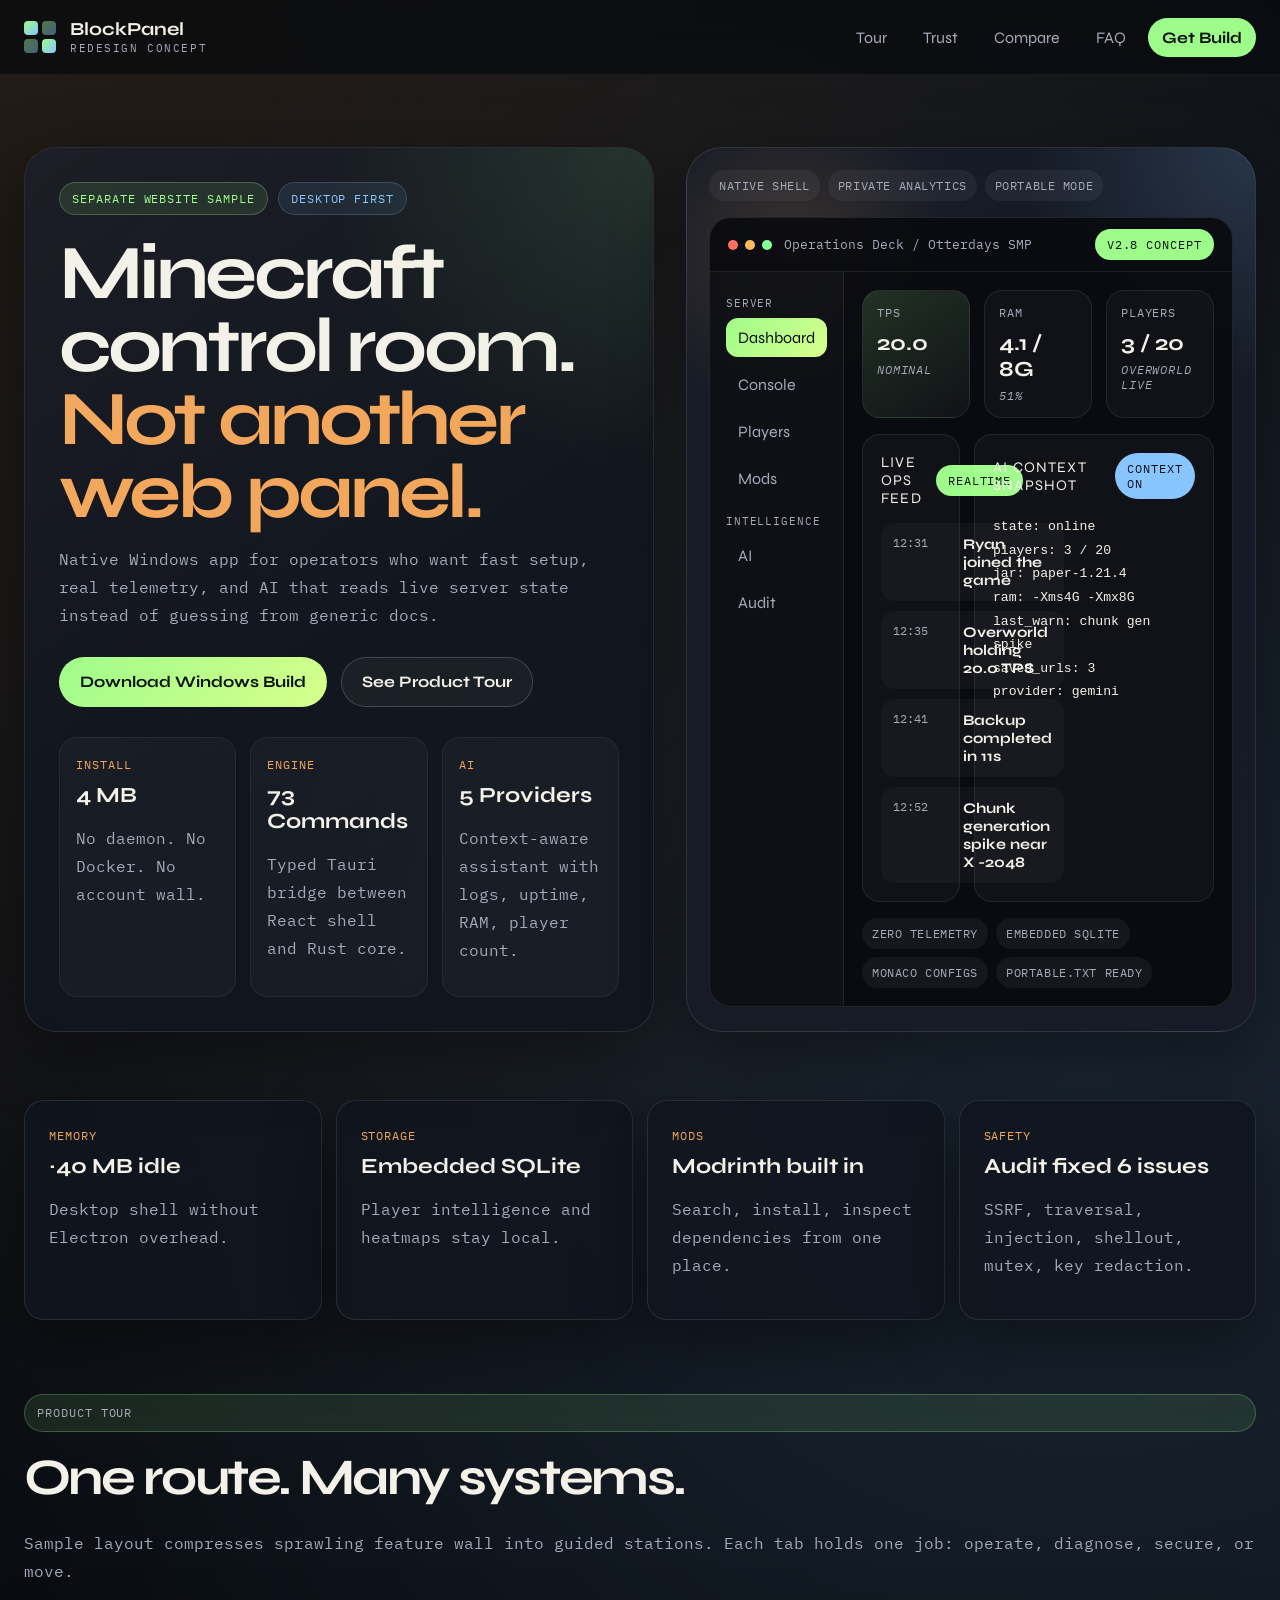
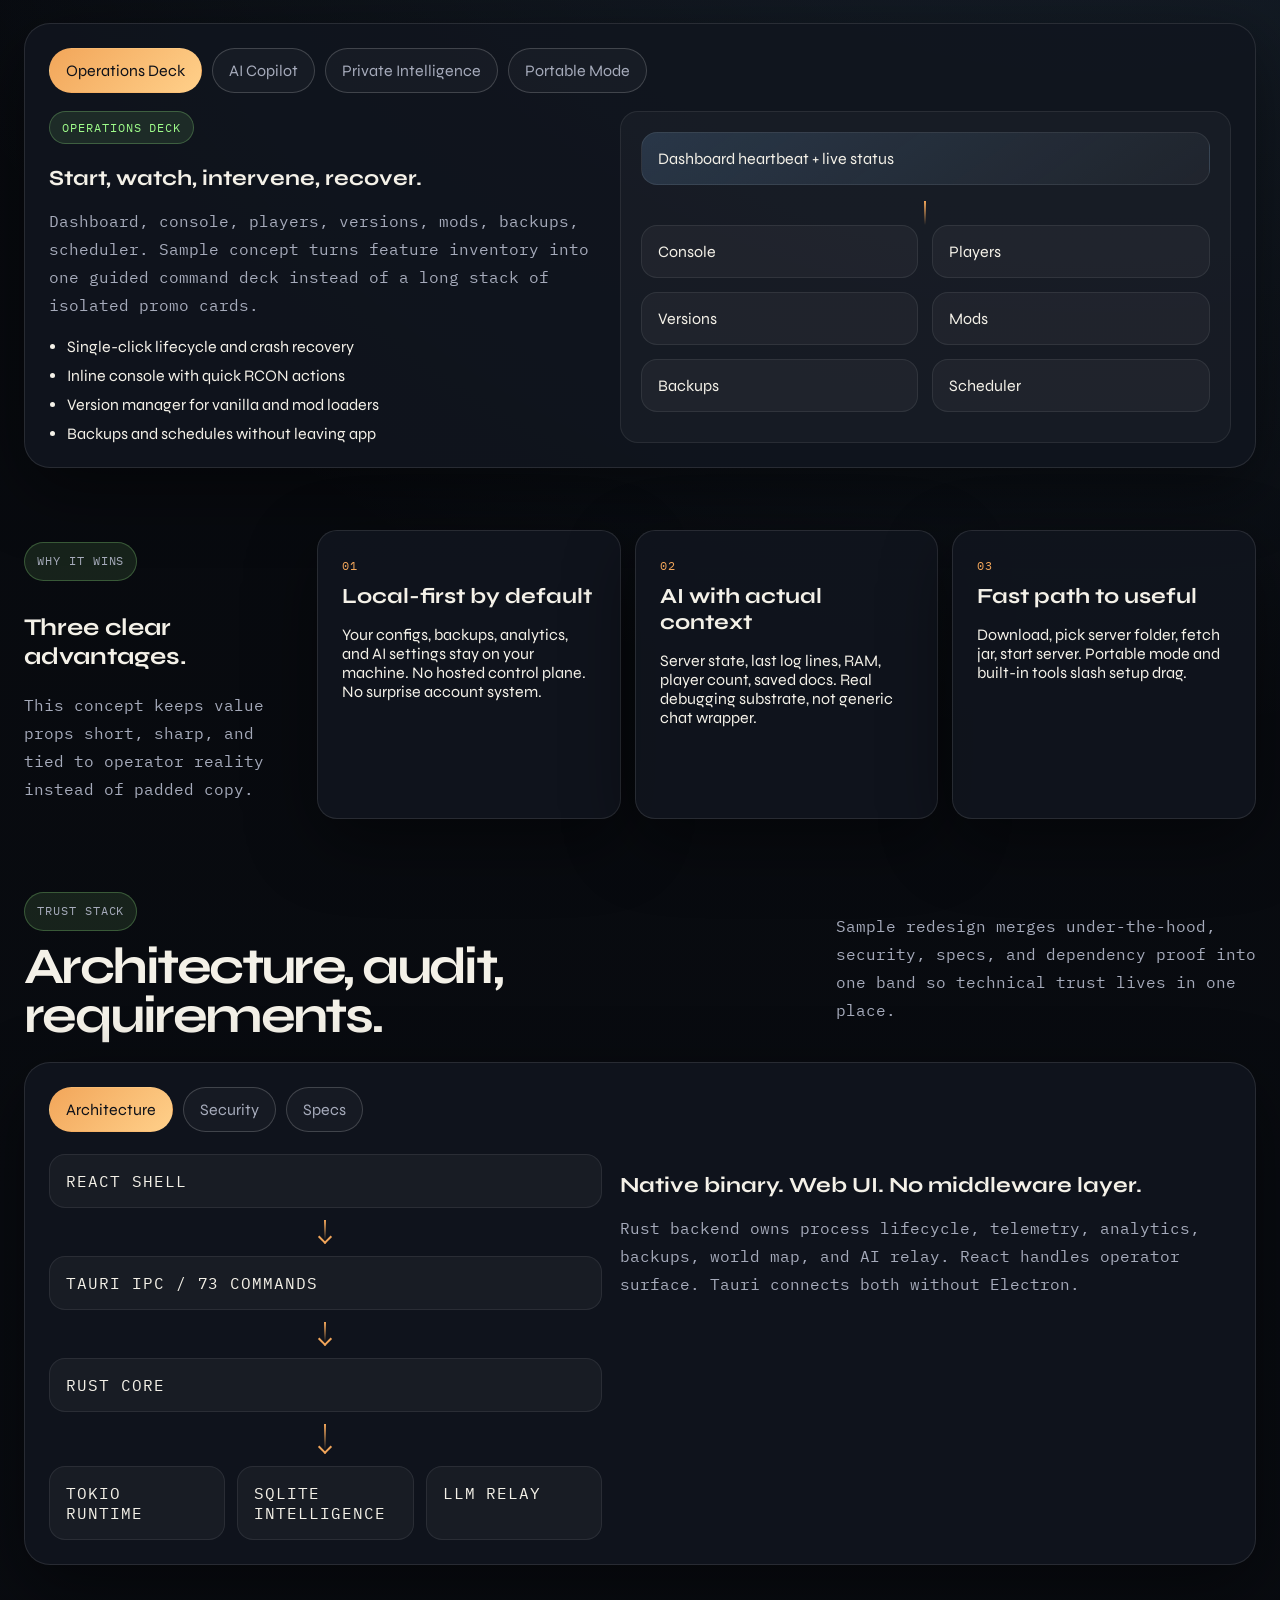
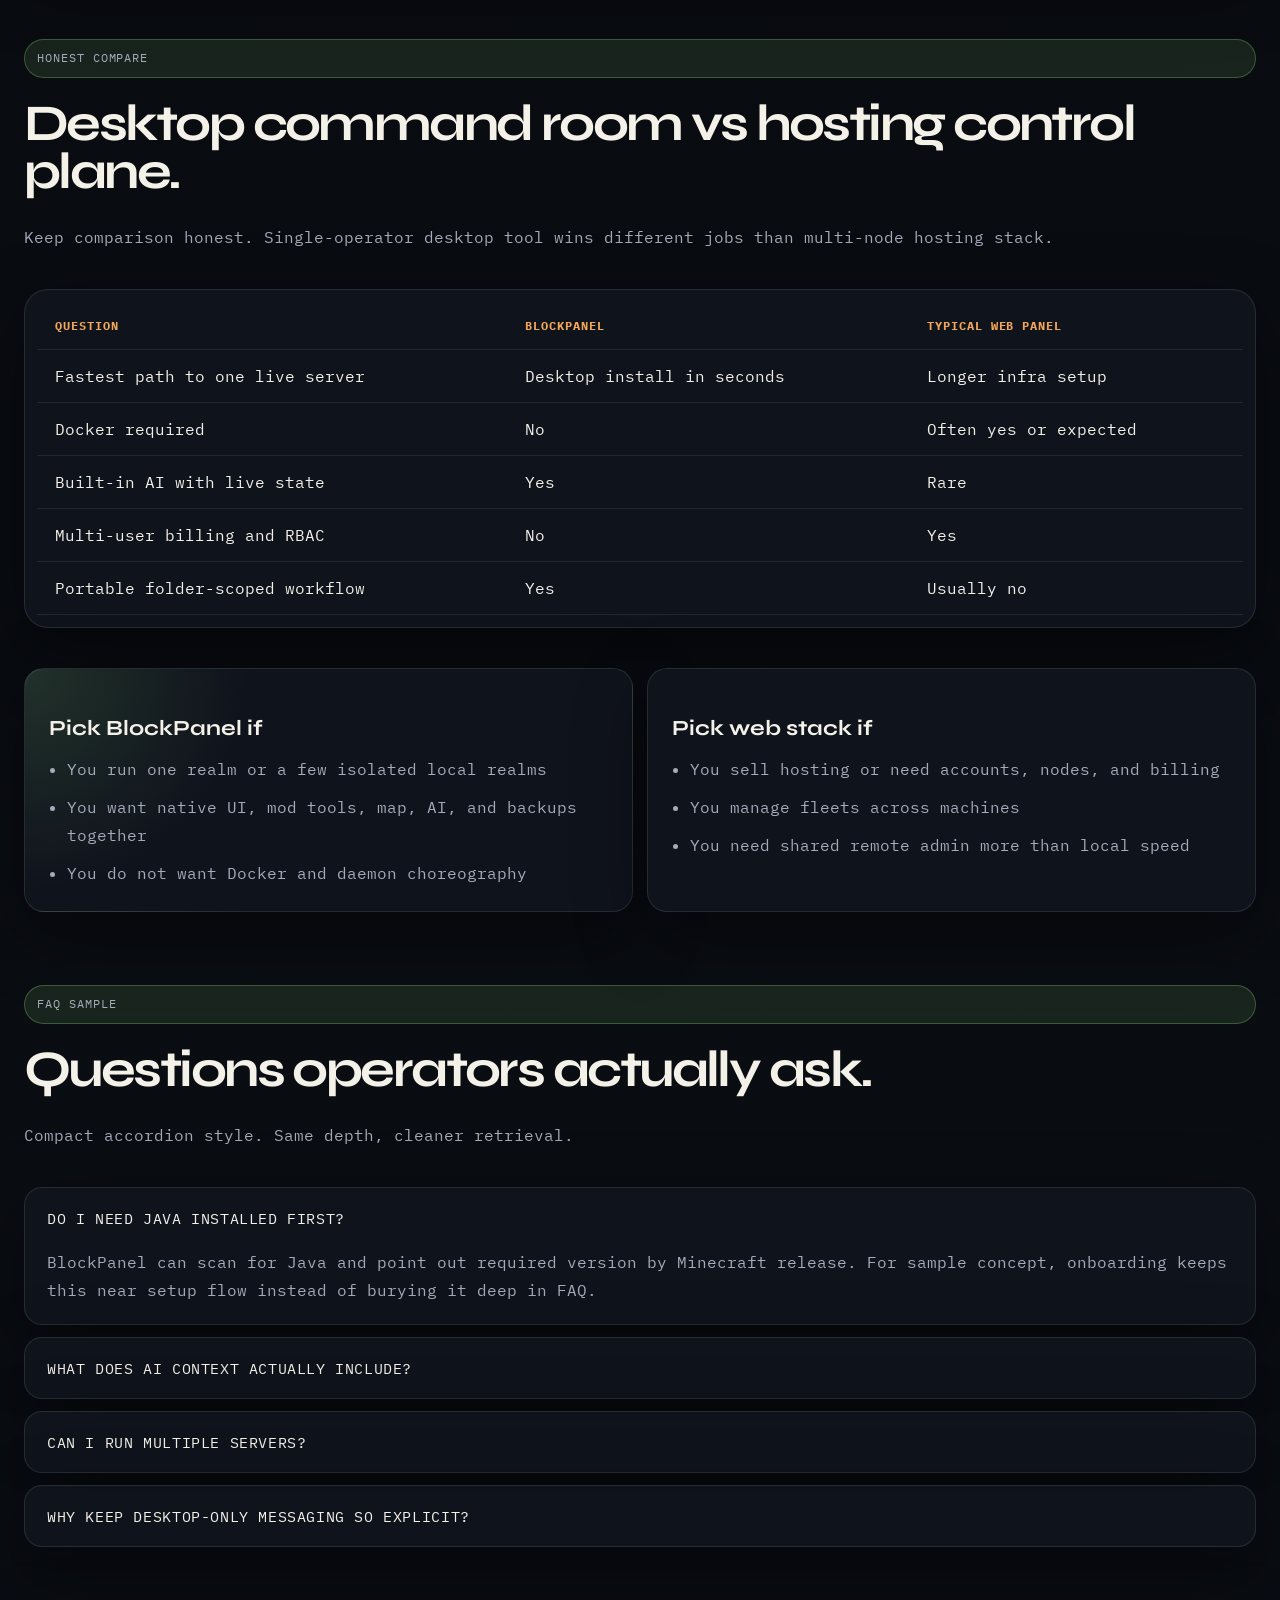
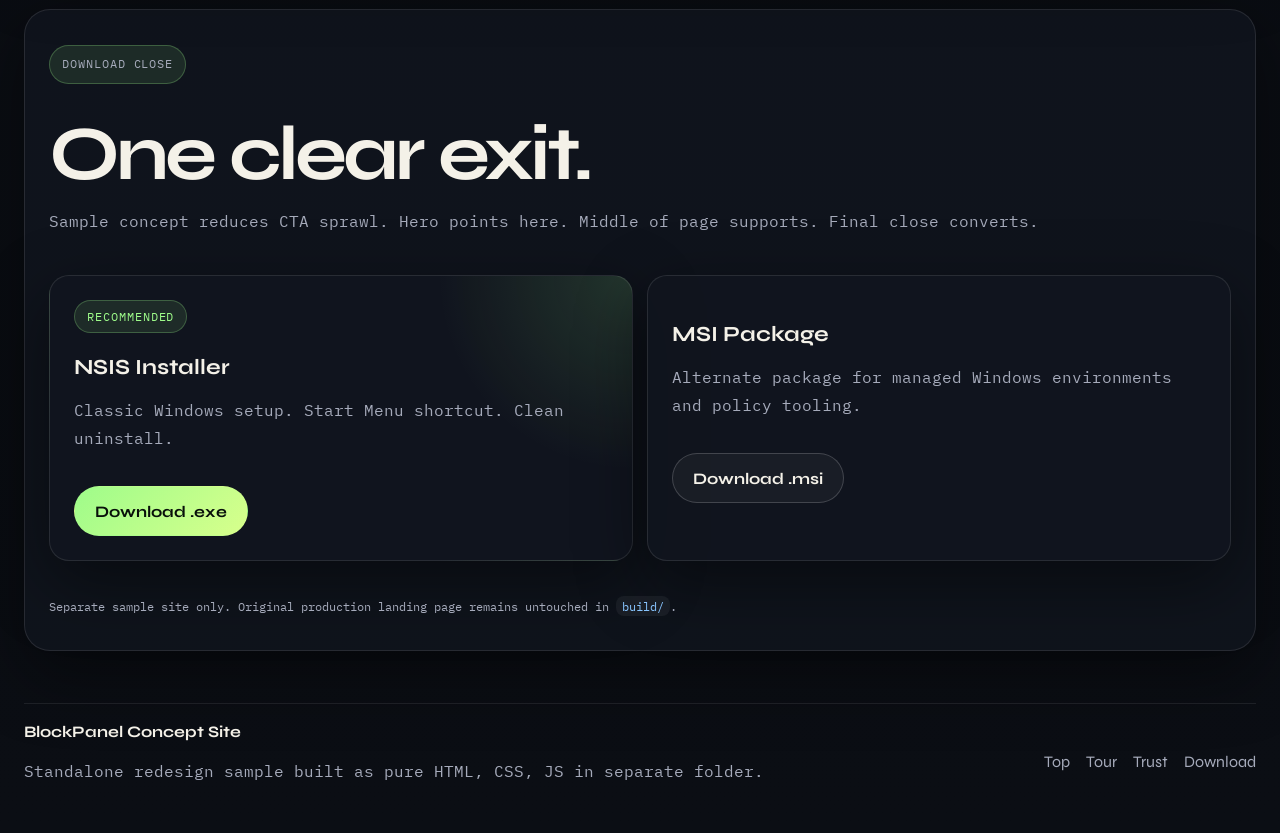
==== commit a33094ac: "feat: implement new landing page design with enhanced layout, updated styles, and interactive elemen" ====
--- a/website-redesign-sample/index.html
+++ b/website-redesign-sample/index.html
@@ -1,633 +1,628 @@
-diff --git a/D:\Minecraft\Block-Panel-V2\Block-Panel-V2\website-redesign-sample\index.html b/D:\Minecraft\Block-Panel-V2\Block-Panel-V2\website-redesign-sample\index.html
-new file mode 100644
---- /dev/null
-+++ b/D:\Minecraft\Block-Panel-V2\Block-Panel-V2\website-redesign-sample\index.html
-@@ -0,0 +1,628 @@
-+<!DOCTYPE html>
-+<html lang="en">
-+<head>
-+  <meta charset="UTF-8" />
-+  <meta name="viewport" content="width=device-width, initial-scale=1.0" />
-+  <title>BlockPanel Redesign Concept</title>
-+  <meta
-+    name="description"
-+    content="Sample redesign concept for BlockPanel. Native Minecraft server control, AI copilot, private analytics, and portable operations in one desktop app."
-+  />
-+  <link rel="preconnect" href="https://fonts.googleapis.com" />
-+  <link rel="preconnect" href="https://fonts.gstatic.com" crossorigin />
-+  <link
-+    href="https://fonts.googleapis.com/css2?family=Syne:wght@500;700;800&family=IBM+Plex+Mono:wght@400;500;600&display=swap"
-+    rel="stylesheet"
-+  />
-+  <link rel="stylesheet" href="style.css" />
-+</head>
-+<body>
-+  <div class="page-noise" aria-hidden="true"></div>
-+
-+  <header class="site-header">
-+    <div class="container header-inner">
-+      <a class="brand" href="#top" aria-label="BlockPanel concept home">
-+        <span class="brand-mark">
-+          <span></span><span></span><span></span><span></span>
-+        </span>
-+        <span class="brand-copy">
-+          <strong>BlockPanel</strong>
-+          <span>Redesign Concept</span>
-+        </span>
-+      </a>
-+      <nav class="header-nav" aria-label="Primary">
-+        <a href="#tour">Tour</a>
-+        <a href="#trust">Trust</a>
-+        <a href="#compare">Compare</a>
-+        <a href="#faq">FAQ</a>
-+        <a class="header-cta" href="#download">Get Build</a>
-+      </nav>
-+    </div>
-+  </header>
-+
-+  <main id="top">
-+    <section class="hero">
-+      <div class="container hero-grid">
-+        <div class="hero-copy">
-+          <div class="eyebrow-row">
-+            <span class="eyebrow">Separate Website Sample</span>
-+            <span class="eyebrow ghost">Desktop First</span>
-+          </div>
-+          <h1>
-+            Minecraft control room.
-+            <span>Not another web panel.</span>
-+          </h1>
-+          <p class="hero-lead">
-+            Native Windows app for operators who want fast setup, real telemetry, and AI that
-+            reads live server state instead of guessing from generic docs.
-+          </p>
-+          <div class="hero-actions">
-+            <a class="btn btn-primary" href="#download">Download Windows Build</a>
-+            <a class="btn btn-secondary" href="#tour">See Product Tour</a>
-+          </div>
-+          <div class="hero-points">
-+            <div class="point-card">
-+              <span class="point-label">Install</span>
-+              <strong>4 MB</strong>
-+              <p>No daemon. No Docker. No account wall.</p>
-+            </div>
-+            <div class="point-card">
-+              <span class="point-label">Engine</span>
-+              <strong>73 Commands</strong>
-+              <p>Typed Tauri bridge between React shell and Rust core.</p>
-+            </div>
-+            <div class="point-card">
-+              <span class="point-label">AI</span>
-+              <strong>5 Providers</strong>
-+              <p>Context-aware assistant with logs, uptime, RAM, player count.</p>
-+            </div>
-+          </div>
-+        </div>
-+
-+        <aside class="hero-stage" aria-label="BlockPanel concept mockup">
-+          <div class="stage-ribbon">
-+            <span>Native shell</span>
-+            <span>Private analytics</span>
-+            <span>Portable mode</span>
-+          </div>
-+          <div class="stage-window">
-+            <div class="window-topbar">
-+              <div class="traffic-lights">
-+                <span class="red"></span>
-+                <span class="amber"></span>
-+                <span class="green"></span>
-+              </div>
-+              <div class="window-title">Operations Deck / Otterdays SMP</div>
-+              <div class="window-chip">v2.8 concept</div>
-+            </div>
-+            <div class="window-body">
-+              <div class="left-rail">
-+                <span class="rail-label">Server</span>
-+                <button class="rail-item active" type="button">Dashboard</button>
-+                <button class="rail-item" type="button">Console</button>
-+                <button class="rail-item" type="button">Players</button>
-+                <button class="rail-item" type="button">Mods</button>
-+                <span class="rail-label">Intelligence</span>
-+                <button class="rail-item" type="button">AI</button>
-+                <button class="rail-item" type="button">Audit</button>
-+              </div>
-+              <div class="stage-main">
-+                <div class="status-row">
-+                  <div class="stat-tile accent">
-+                    <span>TPS</span>
-+                    <strong>20.0</strong>
-+                    <em>nominal</em>
-+                  </div>
-+                  <div class="stat-tile">
-+                    <span>RAM</span>
-+                    <strong>4.1 / 8G</strong>
-+                    <em>51%</em>
-+                  </div>
-+                  <div class="stat-tile">
-+                    <span>Players</span>
-+                    <strong>3 / 20</strong>
-+                    <em>Overworld live</em>
-+                  </div>
-+                </div>
-+                <div class="stage-columns">
-+                  <section class="feed-card">
-+                    <header>
-+                      <span>Live Ops Feed</span>
-+                      <span class="mini-chip">Realtime</span>
-+                    </header>
-+                    <ul class="feed-list">
-+                      <li><span>12:31</span><strong>Ryan joined the game</strong></li>
-+                      <li><span>12:35</span><strong>Overworld holding 20.0 TPS</strong></li>
-+                      <li><span>12:41</span><strong>Backup completed in 11s</strong></li>
-+                      <li><span>12:52</span><strong>Chunk generation spike near X -2048</strong></li>
-+                    </ul>
-+                  </section>
-+                  <section class="intel-card">
-+                    <header>
-+                      <span>AI Context Snapshot</span>
-+                      <span class="mini-chip alt">Context ON</span>
-+                    </header>
-+                    <pre>state: online
-+players: 3 / 20
-+jar: paper-1.21.4
-+ram: -Xms4G -Xmx8G
-+last_warn: chunk gen spike
-+saved_urls: 3
-+provider: gemini</pre>
-+                  </section>
-+                </div>
-+                <div class="stage-footer">
-+                  <span>zero telemetry</span>
-+                  <span>embedded sqlite</span>
-+                  <span>monaco configs</span>
-+                  <span>portable.txt ready</span>
-+                </div>
-+              </div>
-+            </div>
-+          </div>
-+        </aside>
-+      </div>
-+    </section>
-+
-+    <section class="proof-strip">
-+      <div class="container proof-grid">
-+        <div class="proof-item">
-+          <span class="proof-kicker">Memory</span>
-+          <strong>~40 MB idle</strong>
-+          <p>Desktop shell without Electron overhead.</p>
-+        </div>
-+        <div class="proof-item">
-+          <span class="proof-kicker">Storage</span>
-+          <strong>Embedded SQLite</strong>
-+          <p>Player intelligence and heatmaps stay local.</p>
-+        </div>
-+        <div class="proof-item">
-+          <span class="proof-kicker">Mods</span>
-+          <strong>Modrinth built in</strong>
-+          <p>Search, install, inspect dependencies from one place.</p>
-+        </div>
-+        <div class="proof-item">
-+          <span class="proof-kicker">Safety</span>
-+          <strong>Audit fixed 6 issues</strong>
-+          <p>SSRF, traversal, injection, shellout, mutex, key redaction.</p>
-+        </div>
-+      </div>
-+    </section>
-+
-+    <section class="tour-section" id="tour">
-+      <div class="container section-shell">
-+        <div class="section-heading">
-+          <p class="section-tag">Product Tour</p>
-+          <h2>One route. Many systems.</h2>
-+          <p>
-+            Sample layout compresses sprawling feature wall into guided stations. Each tab holds
-+            one job: operate, diagnose, secure, or move.
-+          </p>
-+        </div>
-+
-+        <div class="tour-shell">
-+          <div class="tour-tabs" role="tablist" aria-label="Sample tour tabs">
-+            <button class="tour-tab active" type="button" role="tab" aria-selected="true" data-tour="ops">Operations Deck</button>
-+            <button class="tour-tab" type="button" role="tab" aria-selected="false" data-tour="ai">AI Copilot</button>
-+            <button class="tour-tab" type="button" role="tab" aria-selected="false" data-tour="private">Private Intelligence</button>
-+            <button class="tour-tab" type="button" role="tab" aria-selected="false" data-tour="portable">Portable Mode</button>
-+          </div>
-+
-+          <div class="tour-panels">
-+            <article class="tour-panel active" data-panel="ops">
-+              <div class="tour-copy">
-+                <span class="panel-tag">Operations Deck</span>
-+                <h3>Start, watch, intervene, recover.</h3>
-+                <p>
-+                  Dashboard, console, players, versions, mods, backups, scheduler. Sample concept
-+                  turns feature inventory into one guided command deck instead of a long stack of
-+                  isolated promo cards.
-+                </p>
-+                <ul class="bullet-list">
-+                  <li>Single-click lifecycle and crash recovery</li>
-+                  <li>Inline console with quick RCON actions</li>
-+                  <li>Version manager for vanilla and mod loaders</li>
-+                  <li>Backups and schedules without leaving app</li>
-+                </ul>
-+              </div>
-+              <div class="tour-visual diagram ops-visual">
-+                <div class="diagram-node wide">Dashboard heartbeat + live status</div>
-+                <div class="diagram-rail"></div>
-+                <div class="diagram-grid">
-+                  <div class="diagram-node">Console</div>
-+                  <div class="diagram-node">Players</div>
-+                  <div class="diagram-node">Versions</div>
-+                  <div class="diagram-node">Mods</div>
-+                  <div class="diagram-node">Backups</div>
-+                  <div class="diagram-node">Scheduler</div>
-+                </div>
-+              </div>
-+            </article>
-+
-+            <article class="tour-panel" data-panel="ai">
-+              <div class="tour-copy">
-+                <span class="panel-tag">AI Copilot</span>
-+                <h3>Reads live server state before it speaks.</h3>
-+                <p>
-+                  This sample keeps AI section technical. No generic chatbot theater. Show exact
-+                  inputs, provider choice, and safety boundary.
-+                </p>
-+                <ul class="bullet-list">
-+                  <li>5 providers: OpenAI, Gemini, OpenRouter, Custom, Ollama</li>
-+                  <li>Context injection: state, players, uptime, RAM, logs, saved URLs</li>
-+                  <li>Knowledge snapshots stored as markdown on disk</li>
-+                  <li>No file-system access or secret leakage in prompt context</li>
-+                </ul>
-+              </div>
-+              <div class="tour-visual prompt-card">
-+                <div class="prompt-head">
-+                  <span>Injected Context</span>
-+                  <span>JEPPY / gemini-3.1-flash-lite</span>
-+                </div>
-+                <pre># live state
-+server: Otterdays SMP
-+state: online
-+players: 3 / 20
-+uptime: 4h 22m
-+
-+# recent warning
-+chunk generation spike
-+
-+# knowledge base
-+paper docs
-+spark profiler
-+minecraft wiki</pre>
-+              </div>
-+            </article>
-+
-+            <article class="tour-panel" data-panel="private">
-+              <div class="tour-copy">
-+                <span class="panel-tag">Private Intelligence</span>
-+                <h3>Analytics without plugin tax.</h3>
-+                <p>
-+                  Intelligence layer should feel like trust signal, not marketing garnish. This
-+                  sample gives it dedicated room with technical proof.
-+                </p>
-+                <ul class="bullet-list">
-+                  <li>Deep scans stats and advancements from world files</li>
-+                  <li>Retention, heatmaps, top players, death sites, session history</li>
-+                  <li>Embedded SQLite keeps data local</li>
-+                  <li>Security audit fixes surfaced as first-class trust block</li>
-+                </ul>
-+              </div>
-+              <div class="tour-visual analytics-stack">
-+                <div class="stack-row">
-+                  <span>stats/</span>
-+                  <strong>playtime, blocks, deaths</strong>
-+                </div>
-+                <div class="stack-row">
-+                  <span>advancements/</span>
-+                  <strong>progress snapshots</strong>
-+                </div>
-+                <div class="stack-row">
-+                  <span>logs</span>
-+                  <strong>joins, crashes, last seen</strong>
-+                </div>
-+                <div class="stack-row highlight">
-+                  <span>sqlite</span>
-+                  <strong>heatmaps / retention / leaderboards</strong>
-+                </div>
-+              </div>
-+            </article>
-+
-+            <article class="tour-panel" data-panel="portable">
-+              <div class="tour-copy">
-+                <span class="panel-tag">Portable Mode</span>
-+                <h3>Move whole control room with one folder.</h3>
-+                <p>
-+                  Sample redesign keeps portable story inside product tour instead of burying it in
-+                  mid-page. Strong differentiator for mod devs and small hosts.
-+                </p>
-+                <ul class="bullet-list">
-+                  <li><code>portable.txt</code> flips app into folder-scoped mode</li>
-+                  <li>Run from USB, temp rigs, or isolated test folders</li>
-+                  <li>No AppData pollution</li>
-+                  <li>Easy multi-instance workflow for different servers and ports</li>
-+                </ul>
-+              </div>
-+              <div class="tour-visual file-cabinet">
-+                <div class="cabinet-line"><span>BlockPanel.exe</span><em>desktop shell</em></div>
-+                <div class="cabinet-line active"><span>portable.txt</span><em>mode switch</em></div>
-+                <div class="cabinet-line"><span>server_config.json</span><em>local config</em></div>
-+                <div class="cabinet-line"><span>analytics.db</span><em>private intelligence</em></div>
-+                <div class="cabinet-line"><span>world/</span><em>same folder, same project</em></div>
-+              </div>
-+            </article>
-+          </div>
-+        </div>
-+      </div>
-+    </section>
-+
-+    <section class="reasons-section">
-+      <div class="container reasons-grid">
-+        <div class="reason-intro">
-+          <p class="section-tag">Why It Wins</p>
-+          <h2>Three clear advantages.</h2>
-+          <p>
-+            This concept keeps value props short, sharp, and tied to operator reality instead of
-+            padded copy.
-+          </p>
-+        </div>
-+        <article class="reason-card">
-+          <span class="reason-no">01</span>
-+          <h3>Local-first by default</h3>
-+          <p>
-+            Your configs, backups, analytics, and AI settings stay on your machine. No hosted
-+            control plane. No surprise account system.
-+          </p>
-+        </article>
-+        <article class="reason-card">
-+          <span class="reason-no">02</span>
-+          <h3>AI with actual context</h3>
-+          <p>
-+            Server state, last log lines, RAM, player count, saved docs. Real debugging substrate,
-+            not generic chat wrapper.
-+          </p>
-+        </article>
-+        <article class="reason-card">
-+          <span class="reason-no">03</span>
-+          <h3>Fast path to useful</h3>
-+          <p>
-+            Download, pick server folder, fetch jar, start server. Portable mode and built-in tools
-+            slash setup drag.
-+          </p>
-+        </article>
-+      </div>
-+    </section>
-+
-+    <section class="trust-section" id="trust">
-+      <div class="container section-shell">
-+        <div class="section-heading split">
-+          <div>
-+            <p class="section-tag">Trust Stack</p>
-+            <h2>Architecture, audit, requirements.</h2>
-+          </div>
-+          <p>
-+            Sample redesign merges under-the-hood, security, specs, and dependency proof into one
-+            band so technical trust lives in one place.
-+          </p>
-+        </div>
-+
-+        <div class="trust-shell">
-+          <div class="trust-tabs" role="tablist" aria-label="Trust tabs">
-+            <button class="trust-tab active" type="button" data-trust="arch">Architecture</button>
-+            <button class="trust-tab" type="button" data-trust="security">Security</button>
-+            <button class="trust-tab" type="button" data-trust="specs">Specs</button>
-+          </div>
-+
-+          <div class="trust-panels">
-+            <article class="trust-panel active" data-trust-panel="arch">
-+              <div class="flow-diagram">
-+                <div class="flow-box">React shell</div>
-+                <div class="flow-arrow"></div>
-+                <div class="flow-box">Tauri IPC / 73 commands</div>
-+                <div class="flow-arrow"></div>
-+                <div class="flow-box">Rust core</div>
-+                <div class="flow-arrow split"></div>
-+                <div class="flow-branches">
-+                  <div class="flow-box small">Tokio runtime</div>
-+                  <div class="flow-box small">SQLite intelligence</div>
-+                  <div class="flow-box small">LLM relay</div>
-+                </div>
-+              </div>
-+              <div class="trust-copy">
-+                <h3>Native binary. Web UI. No middleware layer.</h3>
-+                <p>
-+                  Rust backend owns process lifecycle, telemetry, analytics, backups, world map, and
-+                  AI relay. React handles operator surface. Tauri connects both without Electron.
-+                </p>
-+              </div>
-+            </article>
-+
-+            <article class="trust-panel" data-trust-panel="security">
-+              <div class="security-grid">
-+                <div class="security-card">
-+                  <span>SSRF</span>
-+                  <strong>blocked via DNS + internal-IP checks</strong>
-+                </div>
-+                <div class="security-card">
-+                  <span>Traversal</span>
-+                  <strong>safe join + canonical path guards</strong>
-+                </div>
-+                <div class="security-card">
-+                  <span>Injection</span>
-+                  <strong>newline, NUL, shellout, token redaction fixes</strong>
-+                </div>
-+              </div>
-+              <div class="trust-copy">
-+                <h3>Audit language stays explicit.</h3>
-+                <p>
-+                  Concept keeps fixed findings visible. Security proof should not hide behind vague
-+                  "enterprise-grade" slogans.
-+                </p>
-+              </div>
-+            </article>
-+
-+            <article class="trust-panel" data-trust-panel="specs">
-+              <div class="spec-grid">
-+                <div class="spec-box"><span>OS</span><strong>Windows 10 / 11</strong></div>
-+                <div class="spec-box"><span>Java</span><strong>17 / 21</strong></div>
-+                <div class="spec-box"><span>Runtime</span><strong>~40 MB idle</strong></div>
-+                <div class="spec-box"><span>Storage</span><strong>Embedded SQLite</strong></div>
-+                <div class="spec-box"><span>Themes</span><strong>60+</strong></div>
-+                <div class="spec-box"><span>Providers</span><strong>5</strong></div>
-+              </div>
-+              <div class="trust-copy">
-+                <h3>Hard facts stay scannable.</h3>
-+                <p>
-+                  Specs should be concise, high-contrast, and adjacent to trust content so they help
-+                  decisions instead of getting buried late in page.
-+                </p>
-+              </div>
-+            </article>
-+          </div>
-+        </div>
-+      </div>
-+    </section>
-+
-+    <section class="compare-section" id="compare">
-+      <div class="container section-shell">
-+        <div class="section-heading">
-+          <p class="section-tag">Honest Compare</p>
-+          <h2>Desktop command room vs hosting control plane.</h2>
-+          <p>
-+            Keep comparison honest. Single-operator desktop tool wins different jobs than
-+            multi-node hosting stack.
-+          </p>
-+        </div>
-+
-+        <div class="compare-table-wrap">
-+          <table class="compare-table">
-+            <thead>
-+              <tr>
-+                <th>Question</th>
-+                <th>BlockPanel</th>
-+                <th>Typical Web Panel</th>
-+              </tr>
-+            </thead>
-+            <tbody>
-+              <tr>
-+                <td>Fastest path to one live server</td>
-+                <td>Desktop install in seconds</td>
-+                <td>Longer infra setup</td>
-+              </tr>
-+              <tr>
-+                <td>Docker required</td>
-+                <td>No</td>
-+                <td>Often yes or expected</td>
-+              </tr>
-+              <tr>
-+                <td>Built-in AI with live state</td>
-+                <td>Yes</td>
-+                <td>Rare</td>
-+              </tr>
-+              <tr>
-+                <td>Multi-user billing and RBAC</td>
-+                <td>No</td>
-+                <td>Yes</td>
-+              </tr>
-+              <tr>
-+                <td>Portable folder-scoped workflow</td>
-+                <td>Yes</td>
-+                <td>Usually no</td>
-+              </tr>
-+            </tbody>
-+          </table>
-+        </div>
-+
-+        <div class="compare-verdicts">
-+          <article class="verdict-card primary">
-+            <h3>Pick BlockPanel if</h3>
-+            <ul class="bullet-list compact">
-+              <li>You run one realm or a few isolated local realms</li>
-+              <li>You want native UI, mod tools, map, AI, and backups together</li>
-+              <li>You do not want Docker and daemon choreography</li>
-+            </ul>
-+          </article>
-+          <article class="verdict-card">
-+            <h3>Pick web stack if</h3>
-+            <ul class="bullet-list compact">
-+              <li>You sell hosting or need accounts, nodes, and billing</li>
-+              <li>You manage fleets across machines</li>
-+              <li>You need shared remote admin more than local speed</li>
-+            </ul>
-+          </article>
-+        </div>
-+      </div>
-+    </section>
-+
-+    <section class="faq-section" id="faq">
-+      <div class="container section-shell">
-+        <div class="section-heading">
-+          <p class="section-tag">FAQ Sample</p>
-+          <h2>Questions operators actually ask.</h2>
-+          <p>Compact accordion style. Same depth, cleaner retrieval.</p>
-+        </div>
-+        <div class="faq-list">
-+          <details class="faq-item" open>
-+            <summary>Do I need Java installed first?</summary>
-+            <p>
-+              BlockPanel can scan for Java and point out required version by Minecraft release. For
-+              sample concept, onboarding keeps this near setup flow instead of burying it deep in
-+              FAQ.
-+            </p>
-+          </details>
-+          <details class="faq-item">
-+            <summary>What does AI context actually include?</summary>
-+            <p>
-+              Current state, player count, uptime, jar, RAM config, recent logs, plus saved
-+              knowledge URLs. Not raw file access. Not secrets.
-+            </p>
-+          </details>
-+          <details class="faq-item">
-+            <summary>Can I run multiple servers?</summary>
-+            <p>
-+              Not from one process. Portable mode makes multi-instance workflow practical by keeping
-+              each install folder-scoped.
-+            </p>
-+          </details>
-+          <details class="faq-item">
-+            <summary>Why keep desktop-only messaging so explicit?</summary>
-+            <p>
-+              Because honest positioning builds trust faster than pretending to be a multi-node
-+              hosting panel. Sample copy keeps that boundary clear.
-+            </p>
-+          </details>
-+        </div>
-+      </div>
-+    </section>
-+
-+    <section class="download-section" id="download">
-+      <div class="container download-shell">
-+        <div class="download-copy">
-+          <p class="section-tag">Download Close</p>
-+          <h2>One clear exit.</h2>
-+          <p>
-+            Sample concept reduces CTA sprawl. Hero points here. Middle of page supports. Final
-+            close converts.
-+          </p>
-+        </div>
-+        <div class="download-cards">
-+          <article class="download-card featured">
-+            <span class="card-badge">Recommended</span>
-+            <h3>NSIS Installer</h3>
-+            <p>Classic Windows setup. Start Menu shortcut. Clean uninstall.</p>
-+            <a class="btn btn-primary" href="https://github.com/Otterdays/Block-Panel-V2-Public/releases" target="_blank" rel="noopener">Download .exe</a>
-+          </article>
-+          <article class="download-card">
-+            <h3>MSI Package</h3>
-+            <p>Alternate package for managed Windows environments and policy tooling.</p>
-+            <a class="btn btn-secondary" href="https://github.com/Otterdays/Block-Panel-V2-Public/releases" target="_blank" rel="noopener">Download .msi</a>
-+          </article>
-+        </div>
-+        <p class="download-note">
-+          Separate sample site only. Original production landing page remains untouched in
-+          <code>build/</code>.
-+        </p>
-+      </div>
-+    </section>
-+  </main>
-+
-+  <footer class="site-footer">
-+    <div class="container footer-inner">
-+      <div>
-+        <strong>BlockPanel Concept Site</strong>
-+        <p>Standalone redesign sample built as pure HTML, CSS, JS in separate folder.</p>
-+      </div>
-+      <div class="footer-links">
-+        <a href="#top">Top</a>
-+        <a href="#tour">Tour</a>
-+        <a href="#trust">Trust</a>
-+        <a href="#download">Download</a>
-+      </div>
-+    </div>
-+  </footer>
-+
-+  <script src="script.js"></script>
-+</body>
-+</html>
+<!DOCTYPE html>
+<html lang="en">
+<head>
+  <meta charset="UTF-8" />
+  <meta name="viewport" content="width=device-width, initial-scale=1.0" />
+  <title>BlockPanel Redesign Concept</title>
+  <meta
+    name="description"
+    content="Sample redesign concept for BlockPanel. Native Minecraft server control, AI copilot, private analytics, and portable operations in one desktop app."
+  />
+  <link rel="preconnect" href="https://fonts.googleapis.com" />
+  <link rel="preconnect" href="https://fonts.gstatic.com" crossorigin />
+  <link
+    href="https://fonts.googleapis.com/css2?family=Syne:wght@500;700;800&family=IBM+Plex+Mono:wght@400;500;600&display=swap"
+    rel="stylesheet"
+  />
+  <link rel="stylesheet" href="style.css" />
+</head>
+<body>
+  <div class="page-noise" aria-hidden="true"></div>
+
+  <header class="site-header">
+    <div class="container header-inner">
+      <a class="brand" href="#top" aria-label="BlockPanel concept home">
+        <span class="brand-mark">
+          <span></span><span></span><span></span><span></span>
+        </span>
+        <span class="brand-copy">
+          <strong>BlockPanel</strong>
+          <span>Redesign Concept</span>
+        </span>
+      </a>
+      <nav class="header-nav" aria-label="Primary">
+        <a href="#tour">Tour</a>
+        <a href="#trust">Trust</a>
+        <a href="#compare">Compare</a>
+        <a href="#faq">FAQ</a>
+        <a class="header-cta" href="#download">Get Build</a>
+      </nav>
+    </div>
+  </header>
+
+  <main id="top">
+    <section class="hero">
+      <div class="container hero-grid">
+        <div class="hero-copy">
+          <div class="eyebrow-row">
+            <span class="eyebrow">Separate Website Sample</span>
+            <span class="eyebrow ghost">Desktop First</span>
+          </div>
+          <h1>
+            Minecraft control room.
+            <span>Not another web panel.</span>
+          </h1>
+          <p class="hero-lead">
+            Native Windows app for operators who want fast setup, real telemetry, and AI that
+            reads live server state instead of guessing from generic docs.
+          </p>
+          <div class="hero-actions">
+            <a class="btn btn-primary" href="#download">Download Windows Build</a>
+            <a class="btn btn-secondary" href="#tour">See Product Tour</a>
+          </div>
+          <div class="hero-points">
+            <div class="point-card">
+              <span class="point-label">Install</span>
+              <strong>4 MB</strong>
+              <p>No daemon. No Docker. No account wall.</p>
+            </div>
+            <div class="point-card">
+              <span class="point-label">Engine</span>
+              <strong>73 Commands</strong>
+              <p>Typed Tauri bridge between React shell and Rust core.</p>
+            </div>
+            <div class="point-card">
+              <span class="point-label">AI</span>
+              <strong>5 Providers</strong>
+              <p>Context-aware assistant with logs, uptime, RAM, player count.</p>
+            </div>
+          </div>
+        </div>
+
+        <aside class="hero-stage" aria-label="BlockPanel concept mockup">
+          <div class="stage-ribbon">
+            <span>Native shell</span>
+            <span>Private analytics</span>
+            <span>Portable mode</span>
+          </div>
+          <div class="stage-window">
+            <div class="window-topbar">
+              <div class="traffic-lights">
+                <span class="red"></span>
+                <span class="amber"></span>
+                <span class="green"></span>
+              </div>
+              <div class="window-title">Operations Deck / Otterdays SMP</div>
+              <div class="window-chip">v2.8 concept</div>
+            </div>
+            <div class="window-body">
+              <div class="left-rail">
+                <span class="rail-label">Server</span>
+                <button class="rail-item active" type="button">Dashboard</button>
+                <button class="rail-item" type="button">Console</button>
+                <button class="rail-item" type="button">Players</button>
+                <button class="rail-item" type="button">Mods</button>
+                <span class="rail-label">Intelligence</span>
+                <button class="rail-item" type="button">AI</button>
+                <button class="rail-item" type="button">Audit</button>
+              </div>
+              <div class="stage-main">
+                <div class="status-row">
+                  <div class="stat-tile accent">
+                    <span>TPS</span>
+                    <strong>20.0</strong>
+                    <em>nominal</em>
+                  </div>
+                  <div class="stat-tile">
+                    <span>RAM</span>
+                    <strong>4.1 / 8G</strong>
+                    <em>51%</em>
+                  </div>
+                  <div class="stat-tile">
+                    <span>Players</span>
+                    <strong>3 / 20</strong>
+                    <em>Overworld live</em>
+                  </div>
+                </div>
+                <div class="stage-columns">
+                  <section class="feed-card">
+                    <header>
+                      <span>Live Ops Feed</span>
+                      <span class="mini-chip">Realtime</span>
+                    </header>
+                    <ul class="feed-list">
+                      <li><span>12:31</span><strong>Ryan joined the game</strong></li>
+                      <li><span>12:35</span><strong>Overworld holding 20.0 TPS</strong></li>
+                      <li><span>12:41</span><strong>Backup completed in 11s</strong></li>
+                      <li><span>12:52</span><strong>Chunk generation spike near X -2048</strong></li>
+                    </ul>
+                  </section>
+                  <section class="intel-card">
+                    <header>
+                      <span>AI Context Snapshot</span>
+                      <span class="mini-chip alt">Context ON</span>
+                    </header>
+                    <pre>state: online
+players: 3 / 20
+jar: paper-1.21.4
+ram: -Xms4G -Xmx8G
+last_warn: chunk gen spike
+saved_urls: 3
+provider: gemini</pre>
+                  </section>
+                </div>
+                <div class="stage-footer">
+                  <span>zero telemetry</span>
+                  <span>embedded sqlite</span>
+                  <span>monaco configs</span>
+                  <span>portable.txt ready</span>
+                </div>
+              </div>
+            </div>
+          </div>
+        </aside>
+      </div>
+    </section>
+
+    <section class="proof-strip">
+      <div class="container proof-grid">
+        <div class="proof-item">
+          <span class="proof-kicker">Memory</span>
+          <strong>~40 MB idle</strong>
+          <p>Desktop shell without Electron overhead.</p>
+        </div>
+        <div class="proof-item">
+          <span class="proof-kicker">Storage</span>
+          <strong>Embedded SQLite</strong>
+          <p>Player intelligence and heatmaps stay local.</p>
+        </div>
+        <div class="proof-item">
+          <span class="proof-kicker">Mods</span>
+          <strong>Modrinth built in</strong>
+          <p>Search, install, inspect dependencies from one place.</p>
+        </div>
+        <div class="proof-item">
+          <span class="proof-kicker">Safety</span>
+          <strong>Audit fixed 6 issues</strong>
+          <p>SSRF, traversal, injection, shellout, mutex, key redaction.</p>
+        </div>
+      </div>
+    </section>
+
+    <section class="tour-section" id="tour">
+      <div class="container section-shell">
+        <div class="section-heading">
+          <p class="section-tag">Product Tour</p>
+          <h2>One route. Many systems.</h2>
+          <p>
+            Sample layout compresses sprawling feature wall into guided stations. Each tab holds
+            one job: operate, diagnose, secure, or move.
+          </p>
+        </div>
+
+        <div class="tour-shell">
+          <div class="tour-tabs" role="tablist" aria-label="Sample tour tabs">
+            <button class="tour-tab active" type="button" role="tab" aria-selected="true" data-tour="ops">Operations Deck</button>
+            <button class="tour-tab" type="button" role="tab" aria-selected="false" data-tour="ai">AI Copilot</button>
+            <button class="tour-tab" type="button" role="tab" aria-selected="false" data-tour="private">Private Intelligence</button>
+            <button class="tour-tab" type="button" role="tab" aria-selected="false" data-tour="portable">Portable Mode</button>
+          </div>
+
+          <div class="tour-panels">
+            <article class="tour-panel active" data-panel="ops">
+              <div class="tour-copy">
+                <span class="panel-tag">Operations Deck</span>
+                <h3>Start, watch, intervene, recover.</h3>
+                <p>
+                  Dashboard, console, players, versions, mods, backups, scheduler. Sample concept
+                  turns feature inventory into one guided command deck instead of a long stack of
+                  isolated promo cards.
+                </p>
+                <ul class="bullet-list">
+                  <li>Single-click lifecycle and crash recovery</li>
+                  <li>Inline console with quick RCON actions</li>
+                  <li>Version manager for vanilla and mod loaders</li>
+                  <li>Backups and schedules without leaving app</li>
+                </ul>
+              </div>
+              <div class="tour-visual diagram ops-visual">
+                <div class="diagram-node wide">Dashboard heartbeat + live status</div>
+                <div class="diagram-rail"></div>
+                <div class="diagram-grid">
+                  <div class="diagram-node">Console</div>
+                  <div class="diagram-node">Players</div>
+                  <div class="diagram-node">Versions</div>
+                  <div class="diagram-node">Mods</div>
+                  <div class="diagram-node">Backups</div>
+                  <div class="diagram-node">Scheduler</div>
+                </div>
+              </div>
+            </article>
+
+            <article class="tour-panel" data-panel="ai">
+              <div class="tour-copy">
+                <span class="panel-tag">AI Copilot</span>
+                <h3>Reads live server state before it speaks.</h3>
+                <p>
+                  This sample keeps AI section technical. No generic chatbot theater. Show exact
+                  inputs, provider choice, and safety boundary.
+                </p>
+                <ul class="bullet-list">
+                  <li>5 providers: OpenAI, Gemini, OpenRouter, Custom, Ollama</li>
+                  <li>Context injection: state, players, uptime, RAM, logs, saved URLs</li>
+                  <li>Knowledge snapshots stored as markdown on disk</li>
+                  <li>No file-system access or secret leakage in prompt context</li>
+                </ul>
+              </div>
+              <div class="tour-visual prompt-card">
+                <div class="prompt-head">
+                  <span>Injected Context</span>
+                  <span>JEPPY / gemini-3.1-flash-lite</span>
+                </div>
+                <pre># live state
+server: Otterdays SMP
+state: online
+players: 3 / 20
+uptime: 4h 22m
+
+# recent warning
+chunk generation spike
+
+# knowledge base
+paper docs
+spark profiler
+minecraft wiki</pre>
+              </div>
+            </article>
+
+            <article class="tour-panel" data-panel="private">
+              <div class="tour-copy">
+                <span class="panel-tag">Private Intelligence</span>
+                <h3>Analytics without plugin tax.</h3>
+                <p>
+                  Intelligence layer should feel like trust signal, not marketing garnish. This
+                  sample gives it dedicated room with technical proof.
+                </p>
+                <ul class="bullet-list">
+                  <li>Deep scans stats and advancements from world files</li>
+                  <li>Retention, heatmaps, top players, death sites, session history</li>
+                  <li>Embedded SQLite keeps data local</li>
+                  <li>Security audit fixes surfaced as first-class trust block</li>
+                </ul>
+              </div>
+              <div class="tour-visual analytics-stack">
+                <div class="stack-row">
+                  <span>stats/</span>
+                  <strong>playtime, blocks, deaths</strong>
+                </div>
+                <div class="stack-row">
+                  <span>advancements/</span>
+                  <strong>progress snapshots</strong>
+                </div>
+                <div class="stack-row">
+                  <span>logs</span>
+                  <strong>joins, crashes, last seen</strong>
+                </div>
+                <div class="stack-row highlight">
+                  <span>sqlite</span>
+                  <strong>heatmaps / retention / leaderboards</strong>
+                </div>
+              </div>
+            </article>
+
+            <article class="tour-panel" data-panel="portable">
+              <div class="tour-copy">
+                <span class="panel-tag">Portable Mode</span>
+                <h3>Move whole control room with one folder.</h3>
+                <p>
+                  Sample redesign keeps portable story inside product tour instead of burying it in
+                  mid-page. Strong differentiator for mod devs and small hosts.
+                </p>
+                <ul class="bullet-list">
+                  <li><code>portable.txt</code> flips app into folder-scoped mode</li>
+                  <li>Run from USB, temp rigs, or isolated test folders</li>
+                  <li>No AppData pollution</li>
+                  <li>Easy multi-instance workflow for different servers and ports</li>
+                </ul>
+              </div>
+              <div class="tour-visual file-cabinet">
+                <div class="cabinet-line"><span>BlockPanel.exe</span><em>desktop shell</em></div>
+                <div class="cabinet-line active"><span>portable.txt</span><em>mode switch</em></div>
+                <div class="cabinet-line"><span>server_config.json</span><em>local config</em></div>
+                <div class="cabinet-line"><span>analytics.db</span><em>private intelligence</em></div>
+                <div class="cabinet-line"><span>world/</span><em>same folder, same project</em></div>
+              </div>
+            </article>
+          </div>
+        </div>
+      </div>
+    </section>
+
+    <section class="reasons-section">
+      <div class="container reasons-grid">
+        <div class="reason-intro">
+          <p class="section-tag">Why It Wins</p>
+          <h2>Three clear advantages.</h2>
+          <p>
+            This concept keeps value props short, sharp, and tied to operator reality instead of
+            padded copy.
+          </p>
+        </div>
+        <article class="reason-card">
+          <span class="reason-no">01</span>
+          <h3>Local-first by default</h3>
+          <p>
+            Your configs, backups, analytics, and AI settings stay on your machine. No hosted
+            control plane. No surprise account system.
+          </p>
+        </article>
+        <article class="reason-card">
+          <span class="reason-no">02</span>
+          <h3>AI with actual context</h3>
+          <p>
+            Server state, last log lines, RAM, player count, saved docs. Real debugging substrate,
+            not generic chat wrapper.
+          </p>
+        </article>
+        <article class="reason-card">
+          <span class="reason-no">03</span>
+          <h3>Fast path to useful</h3>
+          <p>
+            Download, pick server folder, fetch jar, start server. Portable mode and built-in tools
+            slash setup drag.
+          </p>
+        </article>
+      </div>
+    </section>
+
+    <section class="trust-section" id="trust">
+      <div class="container section-shell">
+        <div class="section-heading split">
+          <div>
+            <p class="section-tag">Trust Stack</p>
+            <h2>Architecture, audit, requirements.</h2>
+          </div>
+          <p>
+            Sample redesign merges under-the-hood, security, specs, and dependency proof into one
+            band so technical trust lives in one place.
+          </p>
+        </div>
+
+        <div class="trust-shell">
+          <div class="trust-tabs" role="tablist" aria-label="Trust tabs">
+            <button class="trust-tab active" type="button" data-trust="arch">Architecture</button>
+            <button class="trust-tab" type="button" data-trust="security">Security</button>
+            <button class="trust-tab" type="button" data-trust="specs">Specs</button>
+          </div>
+
+          <div class="trust-panels">
+            <article class="trust-panel active" data-trust-panel="arch">
+              <div class="flow-diagram">
+                <div class="flow-box">React shell</div>
+                <div class="flow-arrow"></div>
+                <div class="flow-box">Tauri IPC / 73 commands</div>
+                <div class="flow-arrow"></div>
+                <div class="flow-box">Rust core</div>
+                <div class="flow-arrow split"></div>
+                <div class="flow-branches">
+                  <div class="flow-box small">Tokio runtime</div>
+                  <div class="flow-box small">SQLite intelligence</div>
+                  <div class="flow-box small">LLM relay</div>
+                </div>
+              </div>
+              <div class="trust-copy">
+                <h3>Native binary. Web UI. No middleware layer.</h3>
+                <p>
+                  Rust backend owns process lifecycle, telemetry, analytics, backups, world map, and
+                  AI relay. React handles operator surface. Tauri connects both without Electron.
+                </p>
+              </div>
+            </article>
+
+            <article class="trust-panel" data-trust-panel="security">
+              <div class="security-grid">
+                <div class="security-card">
+                  <span>SSRF</span>
+                  <strong>blocked via DNS + internal-IP checks</strong>
+                </div>
+                <div class="security-card">
+                  <span>Traversal</span>
+                  <strong>safe join + canonical path guards</strong>
+                </div>
+                <div class="security-card">
+                  <span>Injection</span>
+                  <strong>newline, NUL, shellout, token redaction fixes</strong>
+                </div>
+              </div>
+              <div class="trust-copy">
+                <h3>Audit language stays explicit.</h3>
+                <p>
+                  Concept keeps fixed findings visible. Security proof should not hide behind vague
+                  "enterprise-grade" slogans.
+                </p>
+              </div>
+            </article>
+
+            <article class="trust-panel" data-trust-panel="specs">
+              <div class="spec-grid">
+                <div class="spec-box"><span>OS</span><strong>Windows 10 / 11</strong></div>
+                <div class="spec-box"><span>Java</span><strong>17 / 21</strong></div>
+                <div class="spec-box"><span>Runtime</span><strong>~40 MB idle</strong></div>
+                <div class="spec-box"><span>Storage</span><strong>Embedded SQLite</strong></div>
+                <div class="spec-box"><span>Themes</span><strong>60+</strong></div>
+                <div class="spec-box"><span>Providers</span><strong>5</strong></div>
+              </div>
+              <div class="trust-copy">
+                <h3>Hard facts stay scannable.</h3>
+                <p>
+                  Specs should be concise, high-contrast, and adjacent to trust content so they help
+                  decisions instead of getting buried late in page.
+                </p>
+              </div>
+            </article>
+          </div>
+        </div>
+      </div>
+    </section>
+
+    <section class="compare-section" id="compare">
+      <div class="container section-shell">
+        <div class="section-heading">
+          <p class="section-tag">Honest Compare</p>
+          <h2>Desktop command room vs hosting control plane.</h2>
+          <p>
+            Keep comparison honest. Single-operator desktop tool wins different jobs than
+            multi-node hosting stack.
+          </p>
+        </div>
+
+        <div class="compare-table-wrap">
+          <table class="compare-table">
+            <thead>
+              <tr>
+                <th>Question</th>
+                <th>BlockPanel</th>
+                <th>Typical Web Panel</th>
+              </tr>
+            </thead>
+            <tbody>
+              <tr>
+                <td>Fastest path to one live server</td>
+                <td>Desktop install in seconds</td>
+                <td>Longer infra setup</td>
+              </tr>
+              <tr>
+                <td>Docker required</td>
+                <td>No</td>
+                <td>Often yes or expected</td>
+              </tr>
+              <tr>
+                <td>Built-in AI with live state</td>
+                <td>Yes</td>
+                <td>Rare</td>
+              </tr>
+              <tr>
+                <td>Multi-user billing and RBAC</td>
+                <td>No</td>
+                <td>Yes</td>
+              </tr>
+              <tr>
+                <td>Portable folder-scoped workflow</td>
+                <td>Yes</td>
+                <td>Usually no</td>
+              </tr>
+            </tbody>
+          </table>
+        </div>
+
+        <div class="compare-verdicts">
+          <article class="verdict-card primary">
+            <h3>Pick BlockPanel if</h3>
+            <ul class="bullet-list compact">
+              <li>You run one realm or a few isolated local realms</li>
+              <li>You want native UI, mod tools, map, AI, and backups together</li>
+              <li>You do not want Docker and daemon choreography</li>
+            </ul>
+          </article>
+          <article class="verdict-card">
+            <h3>Pick web stack if</h3>
+            <ul class="bullet-list compact">
+              <li>You sell hosting or need accounts, nodes, and billing</li>
+              <li>You manage fleets across machines</li>
+              <li>You need shared remote admin more than local speed</li>
+            </ul>
+          </article>
+        </div>
+      </div>
+    </section>
+
+    <section class="faq-section" id="faq">
+      <div class="container section-shell">
+        <div class="section-heading">
+          <p class="section-tag">FAQ Sample</p>
+          <h2>Questions operators actually ask.</h2>
+          <p>Compact accordion style. Same depth, cleaner retrieval.</p>
+        </div>
+        <div class="faq-list">
+          <details class="faq-item" open>
+            <summary>Do I need Java installed first?</summary>
+            <p>
+              BlockPanel can scan for Java and point out required version by Minecraft release. For
+              sample concept, onboarding keeps this near setup flow instead of burying it deep in
+              FAQ.
+            </p>
+          </details>
+          <details class="faq-item">
+            <summary>What does AI context actually include?</summary>
+            <p>
+              Current state, player count, uptime, jar, RAM config, recent logs, plus saved
+              knowledge URLs. Not raw file access. Not secrets.
+            </p>
+          </details>
+          <details class="faq-item">
+            <summary>Can I run multiple servers?</summary>
+            <p>
+              Not from one process. Portable mode makes multi-instance workflow practical by keeping
+              each install folder-scoped.
+            </p>
+          </details>
+          <details class="faq-item">
+            <summary>Why keep desktop-only messaging so explicit?</summary>
+            <p>
+              Because honest positioning builds trust faster than pretending to be a multi-node
+              hosting panel. Sample copy keeps that boundary clear.
+            </p>
+          </details>
+        </div>
+      </div>
+    </section>
+
+    <section class="download-section" id="download">
+      <div class="container download-shell">
+        <div class="download-copy">
+          <p class="section-tag">Download Close</p>
+          <h2>One clear exit.</h2>
+          <p>
+            Sample concept reduces CTA sprawl. Hero points here. Middle of page supports. Final
+            close converts.
+          </p>
+        </div>
+        <div class="download-cards">
+          <article class="download-card featured">
+            <span class="card-badge">Recommended</span>
+            <h3>NSIS Installer</h3>
+            <p>Classic Windows setup. Start Menu shortcut. Clean uninstall.</p>
+            <a class="btn btn-primary" href="https://github.com/Otterdays/Block-Panel-V2-Public/releases" target="_blank" rel="noopener">Download .exe</a>
+          </article>
+          <article class="download-card">
+            <h3>MSI Package</h3>
+            <p>Alternate package for managed Windows environments and policy tooling.</p>
+            <a class="btn btn-secondary" href="https://github.com/Otterdays/Block-Panel-V2-Public/releases" target="_blank" rel="noopener">Download .msi</a>
+          </article>
+        </div>
+        <p class="download-note">
+          Separate sample site only. Original production landing page remains untouched in
+          <code>build/</code>.
+        </p>
+      </div>
+    </section>
+  </main>
+
+  <footer class="site-footer">
+    <div class="container footer-inner">
+      <div>
+        <strong>BlockPanel Concept Site</strong>
+        <p>Standalone redesign sample built as pure HTML, CSS, JS in separate folder.</p>
+      </div>
+      <div class="footer-links">
+        <a href="#top">Top</a>
+        <a href="#tour">Tour</a>
+        <a href="#trust">Trust</a>
+        <a href="#download">Download</a>
+      </div>
+    </div>
+  </footer>
+
+  <script src="script.js"></script>
+</body>
+</html>
--- a/website-redesign-sample/style.css
+++ b/website-redesign-sample/style.css
@@ -1,1084 +1,1079 @@
-diff --git a/D:\Minecraft\Block-Panel-V2\Block-Panel-V2\website-redesign-sample\style.css b/D:\Minecraft\Block-Panel-V2\Block-Panel-V2\website-redesign-sample\style.css
-new file mode 100644
---- /dev/null
-+++ b/D:\Minecraft\Block-Panel-V2\Block-Panel-V2\website-redesign-sample\style.css
-@@ -0,0 +1,1079 @@
-+:root {
-+  --bg: #0a0c11;
-+  --bg-soft: #12151d;
-+  --panel: rgba(17, 22, 31, 0.86);
-+  --panel-strong: rgba(22, 28, 39, 0.96);
-+  --line: rgba(255, 255, 255, 0.1);
-+  --line-strong: rgba(255, 255, 255, 0.18);
-+  --text: #f4f1e8;
-+  --text-dim: #a6abbb;
-+  --lime: #9efc8a;
-+  --lime-dim: #6fd86d;
-+  --steel: #88c5ff;
-+  --copper: #f2a65a;
-+  --rose: #ff8b7d;
-+  --shadow: 0 22px 70px rgba(0, 0, 0, 0.45);
-+  --radius: 22px;
-+  --radius-sm: 14px;
-+  --max: 1280px;
-+  --font-display: "Syne", sans-serif;
-+  --font-mono: "IBM Plex Mono", monospace;
-+}
-+
-+*,
-+*::before,
-+*::after {
-+  box-sizing: border-box;
-+}
-+
-+html {
-+  scroll-behavior: smooth;
-+}
-+
-+body {
-+  margin: 0;
-+  color: var(--text);
-+  background:
-+    radial-gradient(circle at top left, rgba(242, 166, 90, 0.13), transparent 26%),
-+    radial-gradient(circle at 85% 18%, rgba(136, 197, 255, 0.16), transparent 28%),
-+    linear-gradient(180deg, #06080c 0%, #0b0e14 100%);
-+  font-family: var(--font-display);
-+  overflow-x: hidden;
-+}
-+
-+a {
-+  color: inherit;
-+  text-decoration: none;
-+}
-+
-+button,
-+input,
-+summary {
-+  font: inherit;
-+}
-+
-+.page-noise {
-+  position: fixed;
-+  inset: 0;
-+  pointer-events: none;
-+  opacity: 0.28;
-+  background-image:
-+    linear-gradient(rgba(255, 255, 255, 0.02) 1px, transparent 1px),
-+    linear-gradient(90deg, rgba(255, 255, 255, 0.02) 1px, transparent 1px);
-+  background-size: 48px 48px;
-+  mask-image: radial-gradient(circle at center, black 60%, transparent 100%);
-+}
-+
-+.container {
-+  width: min(var(--max), calc(100% - 48px));
-+  margin: 0 auto;
-+}
-+
-+.site-header {
-+  position: sticky;
-+  top: 0;
-+  z-index: 50;
-+  backdrop-filter: blur(18px);
-+  background: rgba(8, 10, 14, 0.72);
-+  border-bottom: 1px solid rgba(255, 255, 255, 0.06);
-+}
-+
-+.header-inner {
-+  display: flex;
-+  align-items: center;
-+  justify-content: space-between;
-+  gap: 20px;
-+  min-height: 74px;
-+}
-+
-+.brand {
-+  display: inline-flex;
-+  align-items: center;
-+  gap: 14px;
-+}
-+
-+.brand-mark {
-+  display: grid;
-+  grid-template-columns: repeat(2, 14px);
-+  grid-template-rows: repeat(2, 14px);
-+  gap: 4px;
-+}
-+
-+.brand-mark span {
-+  border-radius: 4px;
-+  background: linear-gradient(135deg, var(--lime), var(--steel));
-+}
-+
-+.brand-mark span:nth-child(2),
-+.brand-mark span:nth-child(3) {
-+  opacity: 0.45;
-+}
-+
-+.brand-copy {
-+  display: flex;
-+  flex-direction: column;
-+  line-height: 1;
-+}
-+
-+.brand-copy strong {
-+  font-size: 1.15rem;
-+}
-+
-+.brand-copy span {
-+  margin-top: 4px;
-+  color: var(--text-dim);
-+  font-family: var(--font-mono);
-+  font-size: 0.7rem;
-+  text-transform: uppercase;
-+  letter-spacing: 0.14em;
-+}
-+
-+.header-nav {
-+  display: flex;
-+  align-items: center;
-+  gap: 8px;
-+}
-+
-+.header-nav a {
-+  color: var(--text-dim);
-+  padding: 10px 14px;
-+  border-radius: 999px;
-+  transition: 180ms ease;
-+}
-+
-+.header-nav a:hover {
-+  color: var(--text);
-+  background: rgba(255, 255, 255, 0.05);
-+}
-+
-+.header-nav .header-cta {
-+  color: #08100a;
-+  background: var(--lime);
-+  font-weight: 700;
-+}
-+
-+.header-nav .header-cta:hover {
-+  background: var(--lime-dim);
-+}
-+
-+.hero {
-+  padding: 72px 0 40px;
-+}
-+
-+.hero-grid {
-+  display: grid;
-+  grid-template-columns: minmax(0, 1.05fr) minmax(360px, 0.95fr);
-+  gap: 32px;
-+  align-items: stretch;
-+}
-+
-+.hero-copy,
-+.hero-stage,
-+.tour-shell,
-+.trust-shell,
-+.download-shell,
-+.compare-table-wrap,
-+.verdict-card,
-+.reason-card,
-+.proof-item,
-+.faq-item,
-+.download-card {
-+  border: 1px solid var(--line);
-+  background: var(--panel);
-+  box-shadow: var(--shadow);
-+}
-+
-+.hero-copy {
-+  position: relative;
-+  padding: 34px;
-+  border-radius: calc(var(--radius) + 10px);
-+  overflow: hidden;
-+}
-+
-+.hero-copy::before {
-+  content: "";
-+  position: absolute;
-+  inset: 0;
-+  background:
-+    radial-gradient(circle at top right, rgba(158, 252, 138, 0.12), transparent 30%),
-+    linear-gradient(145deg, rgba(255, 255, 255, 0.04), transparent 55%);
-+  pointer-events: none;
-+}
-+
-+.eyebrow-row {
-+  display: flex;
-+  flex-wrap: wrap;
-+  gap: 10px;
-+}
-+
-+.eyebrow,
-+.section-tag,
-+.panel-tag,
-+.card-badge,
-+.mini-chip,
-+.window-chip {
-+  display: inline-flex;
-+  align-items: center;
-+  gap: 8px;
-+  border-radius: 999px;
-+  padding: 8px 12px;
-+  font-family: var(--font-mono);
-+  font-size: 0.74rem;
-+  letter-spacing: 0.08em;
-+  text-transform: uppercase;
-+}
-+
-+.eyebrow,
-+.section-tag,
-+.panel-tag,
-+.card-badge {
-+  color: var(--lime);
-+  background: rgba(158, 252, 138, 0.1);
-+  border: 1px solid rgba(158, 252, 138, 0.25);
-+}
-+
-+.eyebrow.ghost {
-+  color: var(--steel);
-+  background: rgba(136, 197, 255, 0.09);
-+  border-color: rgba(136, 197, 255, 0.2);
-+}
-+
-+.hero h1,
-+.section-heading h2,
-+.download-copy h2 {
-+  margin: 22px 0 16px;
-+  font-size: clamp(3.1rem, 6vw, 5.7rem);
-+  line-height: 0.95;
-+  letter-spacing: -0.05em;
-+}
-+
-+.hero h1 span {
-+  display: block;
-+  color: var(--copper);
-+}
-+
-+.hero-lead,
-+.section-heading p,
-+.download-copy p,
-+.reason-intro p,
-+.trust-copy p,
-+.verdict-card li,
-+.faq-item p,
-+.proof-item p,
-+.point-card p,
-+.download-card p,
-+.site-footer p,
-+.tour-copy p {
-+  color: var(--text-dim);
-+  font-family: var(--font-mono);
-+  line-height: 1.75;
-+}
-+
-+.hero-actions {
-+  display: flex;
-+  flex-wrap: wrap;
-+  gap: 14px;
-+  margin-top: 28px;
-+}
-+
-+.btn {
-+  display: inline-flex;
-+  align-items: center;
-+  justify-content: center;
-+  min-height: 50px;
-+  padding: 0 20px;
-+  border-radius: 999px;
-+  border: 1px solid transparent;
-+  font-weight: 700;
-+  transition: 180ms ease;
-+}
-+
-+.btn:hover {
-+  transform: translateY(-2px);
-+}
-+
-+.btn-primary {
-+  color: #08100a;
-+  background: linear-gradient(135deg, var(--lime), #d8ff8c);
-+}
-+
-+.btn-secondary {
-+  color: var(--text);
-+  background: rgba(255, 255, 255, 0.04);
-+  border-color: var(--line-strong);
-+}
-+
-+.hero-points {
-+  display: grid;
-+  grid-template-columns: repeat(3, minmax(0, 1fr));
-+  gap: 14px;
-+  margin-top: 30px;
-+}
-+
-+.point-card {
-+  padding: 16px;
-+  border-radius: 18px;
-+  background: rgba(255, 255, 255, 0.03);
-+  border: 1px solid rgba(255, 255, 255, 0.06);
-+}
-+
-+.point-label,
-+.proof-kicker,
-+.reason-no {
-+  display: inline-block;
-+  margin-bottom: 10px;
-+  color: var(--copper);
-+  font-family: var(--font-mono);
-+  font-size: 0.76rem;
-+  letter-spacing: 0.08em;
-+  text-transform: uppercase;
-+}
-+
-+.point-card strong,
-+.proof-item strong,
-+.reason-card h3,
-+.tour-copy h3,
-+.trust-copy h3,
-+.download-card h3,
-+.verdict-card h3 {
-+  display: block;
-+  margin-bottom: 10px;
-+  font-size: 1.35rem;
-+}
-+
-+.hero-stage {
-+  position: relative;
-+  padding: 22px;
-+  border-radius: calc(var(--radius) + 14px);
-+  background:
-+    radial-gradient(circle at top right, rgba(136, 197, 255, 0.16), transparent 22%),
-+    radial-gradient(circle at 18% 12%, rgba(242, 166, 90, 0.16), transparent 18%),
-+    var(--panel-strong);
-+}
-+
-+.stage-ribbon {
-+  display: flex;
-+  flex-wrap: wrap;
-+  gap: 8px;
-+  margin-bottom: 16px;
-+}
-+
-+.stage-ribbon span,
-+.stage-footer span {
-+  padding: 8px 10px;
-+  border-radius: 999px;
-+  background: rgba(255, 255, 255, 0.05);
-+  color: var(--text-dim);
-+  font-family: var(--font-mono);
-+  font-size: 0.72rem;
-+  letter-spacing: 0.05em;
-+  text-transform: uppercase;
-+}
-+
-+.stage-window {
-+  border-radius: 22px;
-+  border: 1px solid rgba(255, 255, 255, 0.1);
-+  background: rgba(8, 10, 14, 0.88);
-+  overflow: hidden;
-+}
-+
-+.window-topbar {
-+  display: flex;
-+  align-items: center;
-+  gap: 12px;
-+  min-height: 54px;
-+  padding: 0 18px;
-+  border-bottom: 1px solid rgba(255, 255, 255, 0.08);
-+}
-+
-+.traffic-lights {
-+  display: flex;
-+  gap: 7px;
-+}
-+
-+.traffic-lights span {
-+  width: 10px;
-+  height: 10px;
-+  border-radius: 50%;
-+}
-+
-+.traffic-lights .red {
-+  background: #ff6f61;
-+}
-+
-+.traffic-lights .amber {
-+  background: #ffbb5c;
-+}
-+
-+.traffic-lights .green {
-+  background: #89ff9a;
-+}
-+
-+.window-title {
-+  flex: 1;
-+  min-width: 0;
-+  color: var(--text-dim);
-+  font-family: var(--font-mono);
-+  font-size: 0.8rem;
-+  white-space: nowrap;
-+  text-overflow: ellipsis;
-+  overflow: hidden;
-+}
-+
-+.window-chip,
-+.mini-chip {
-+  color: #08100a;
-+  background: var(--lime);
-+}
-+
-+.mini-chip.alt {
-+  color: #0d1018;
-+  background: var(--steel);
-+}
-+
-+.window-body {
-+  display: grid;
-+  grid-template-columns: 134px minmax(0, 1fr);
-+  min-height: 520px;
-+}
-+
-+.left-rail {
-+  display: flex;
-+  flex-direction: column;
-+  gap: 8px;
-+  padding: 16px;
-+  border-right: 1px solid rgba(255, 255, 255, 0.08);
-+  background: rgba(255, 255, 255, 0.02);
-+}
-+
-+.rail-label {
-+  margin-top: 8px;
-+  color: var(--text-dim);
-+  font-family: var(--font-mono);
-+  font-size: 0.68rem;
-+  letter-spacing: 0.08em;
-+  text-transform: uppercase;
-+}
-+
-+.rail-item {
-+  border: 0;
-+  padding: 10px 12px;
-+  border-radius: 12px;
-+  color: var(--text-dim);
-+  background: transparent;
-+  text-align: left;
-+}
-+
-+.rail-item.active {
-+  color: #08100a;
-+  background: linear-gradient(135deg, var(--lime), #d8ff8c);
-+}
-+
-+.stage-main {
-+  display: flex;
-+  flex-direction: column;
-+  gap: 16px;
-+  padding: 18px;
-+}
-+
-+.status-row,
-+.proof-grid,
-+.reasons-grid,
-+.stage-columns,
-+.compare-verdicts,
-+.download-cards,
-+.spec-grid {
-+  display: grid;
-+  gap: 14px;
-+}
-+
-+.status-row {
-+  grid-template-columns: repeat(3, minmax(0, 1fr));
-+}
-+
-+.stat-tile,
-+.feed-card,
-+.intel-card,
-+.tour-visual,
-+.security-card,
-+.spec-box {
-+  border-radius: 18px;
-+  border: 1px solid rgba(255, 255, 255, 0.08);
-+  background: rgba(255, 255, 255, 0.03);
-+}
-+
-+.stat-tile {
-+  padding: 14px;
-+}
-+
-+.stat-tile.accent {
-+  background: linear-gradient(145deg, rgba(158, 252, 138, 0.16), rgba(255, 255, 255, 0.03));
-+}
-+
-+.stat-tile span,
-+.stat-tile em,
-+.feed-list span,
-+.stage-footer,
-+.prompt-head,
-+.stack-row span,
-+.cabinet-line em,
-+.flow-box,
-+.security-card span,
-+.spec-box span,
-+.compare-table th,
-+.compare-table td,
-+.faq-item summary,
-+.download-note,
-+code {
-+  font-family: var(--font-mono);
-+}
-+
-+.stat-tile span,
-+.stat-tile em {
-+  display: block;
-+  color: var(--text-dim);
-+  font-size: 0.76rem;
-+  text-transform: uppercase;
-+  letter-spacing: 0.07em;
-+}
-+
-+.stat-tile strong {
-+  display: block;
-+  margin: 10px 0 6px;
-+  font-size: 1.35rem;
-+}
-+
-+.stage-columns {
-+  grid-template-columns: minmax(0, 1.05fr) minmax(240px, 0.95fr);
-+}
-+
-+.feed-card,
-+.intel-card,
-+.prompt-card,
-+.analytics-stack,
-+.file-cabinet {
-+  padding: 18px;
-+}
-+
-+.feed-card header,
-+.intel-card header,
-+.prompt-head {
-+  display: flex;
-+  align-items: center;
-+  justify-content: space-between;
-+  gap: 14px;
-+  margin-bottom: 16px;
-+}
-+
-+.feed-card header span:first-child,
-+.intel-card header span:first-child {
-+  font-size: 0.92rem;
-+  text-transform: uppercase;
-+  letter-spacing: 0.08em;
-+}
-+
-+.feed-list {
-+  list-style: none;
-+  margin: 0;
-+  padding: 0;
-+  display: grid;
-+  gap: 10px;
-+}
-+
-+.feed-list li {
-+  display: grid;
-+  grid-template-columns: 58px 1fr;
-+  gap: 12px;
-+  padding: 12px;
-+  border-radius: 14px;
-+  background: rgba(255, 255, 255, 0.03);
-+}
-+
-+.feed-list span {
-+  color: var(--text-dim);
-+  font-size: 0.72rem;
-+}
-+
-+.feed-list strong {
-+  font-size: 0.92rem;
-+}
-+
-+.intel-card pre,
-+.prompt-card pre {
-+  margin: 0;
-+  color: var(--text);
-+  white-space: pre-wrap;
-+  line-height: 1.8;
-+  font-size: 0.82rem;
-+}
-+
-+.stage-footer {
-+  display: flex;
-+  flex-wrap: wrap;
-+  gap: 8px;
-+}
-+
-+.proof-strip,
-+.tour-section,
-+.trust-section,
-+.compare-section,
-+.faq-section,
-+.download-section,
-+.reasons-section {
-+  padding: 28px 0 34px;
-+}
-+
-+.proof-grid {
-+  grid-template-columns: repeat(4, minmax(0, 1fr));
-+}
-+
-+.proof-item,
-+.reason-card,
-+.verdict-card,
-+.download-card {
-+  padding: 24px;
-+  border-radius: 20px;
-+}
-+
-+.section-shell {
-+  display: grid;
-+  gap: 22px;
-+}
-+
-+.section-heading {
-+  display: grid;
-+  gap: 10px;
-+}
-+
-+.section-heading.split {
-+  grid-template-columns: minmax(0, 1fr) minmax(280px, 420px);
-+  align-items: end;
-+}
-+
-+.section-heading h2 {
-+  font-size: clamp(2.4rem, 4vw, 4rem);
-+  margin: 0;
-+}
-+
-+.tour-shell,
-+.trust-shell,
-+.download-shell {
-+  padding: 24px;
-+  border-radius: 26px;
-+}
-+
-+.tour-tabs,
-+.trust-tabs {
-+  display: flex;
-+  flex-wrap: wrap;
-+  gap: 10px;
-+  margin-bottom: 18px;
-+}
-+
-+.tour-tab,
-+.trust-tab {
-+  border: 1px solid var(--line-strong);
-+  padding: 12px 16px;
-+  border-radius: 999px;
-+  color: var(--text-dim);
-+  background: rgba(255, 255, 255, 0.03);
-+  cursor: pointer;
-+}
-+
-+.tour-tab.active,
-+.trust-tab.active {
-+  color: #0d1018;
-+  background: linear-gradient(135deg, var(--copper), #ffd08a);
-+  border-color: transparent;
-+}
-+
-+.tour-panel,
-+.trust-panel {
-+  display: none;
-+  gap: 18px;
-+}
-+
-+.tour-panel.active,
-+.trust-panel.active {
-+  display: grid;
-+  grid-template-columns: minmax(0, 0.95fr) minmax(300px, 1.05fr);
-+}
-+
-+.bullet-list {
-+  margin: 18px 0 0;
-+  padding-left: 18px;
-+  display: grid;
-+  gap: 10px;
-+  color: var(--text);
-+}
-+
-+.bullet-list.compact {
-+  margin-top: 14px;
-+}
-+
-+.diagram,
-+.prompt-card,
-+.analytics-stack,
-+.file-cabinet,
-+.flow-diagram,
-+.security-grid,
-+.spec-grid {
-+  min-height: 100%;
-+}
-+
-+.ops-visual {
-+  padding: 20px;
-+}
-+
-+.diagram-node,
-+.cabinet-line,
-+.stack-row,
-+.flow-box,
-+.security-card,
-+.spec-box {
-+  padding: 16px;
-+  border-radius: 16px;
-+}
-+
-+.diagram-node,
-+.flow-box,
-+.cabinet-line,
-+.stack-row {
-+  background: rgba(255, 255, 255, 0.04);
-+  border: 1px solid rgba(255, 255, 255, 0.08);
-+}
-+
-+.diagram-node.wide {
-+  margin-bottom: 16px;
-+  background: linear-gradient(145deg, rgba(136, 197, 255, 0.16), rgba(255, 255, 255, 0.04));
-+}
-+
-+.diagram-rail,
-+.flow-arrow {
-+  position: relative;
-+  width: 2px;
-+  margin: 0 auto;
-+  background: linear-gradient(180deg, var(--copper), transparent);
-+}
-+
-+.diagram-rail {
-+  height: 24px;
-+}
-+
-+.diagram-grid {
-+  display: grid;
-+  grid-template-columns: repeat(2, minmax(0, 1fr));
-+  gap: 14px;
-+}
-+
-+.analytics-stack,
-+.file-cabinet,
-+.flow-branches,
-+.security-grid,
-+.spec-grid {
-+  display: grid;
-+  gap: 12px;
-+}
-+
-+.stack-row.highlight,
-+.cabinet-line.active {
-+  background: linear-gradient(145deg, rgba(158, 252, 138, 0.16), rgba(255, 255, 255, 0.04));
-+}
-+
-+.stack-row strong,
-+.cabinet-line span,
-+.flow-box,
-+.security-card strong,
-+.spec-box strong {
-+  display: block;
-+  margin-top: 4px;
-+}
-+
-+.reasons-grid {
-+  grid-template-columns: minmax(220px, 0.92fr) repeat(3, minmax(0, 1fr));
-+  align-items: stretch;
-+}
-+
-+.reason-card h3 {
-+  margin-top: 0;
-+}
-+
-+.trust-panel.active {
-+  align-items: start;
-+}
-+
-+.flow-diagram {
-+  display: grid;
-+  gap: 12px;
-+}
-+
-+.flow-box {
-+  text-transform: uppercase;
-+  letter-spacing: 0.06em;
-+}
-+
-+.flow-box.small {
-+  min-height: 74px;
-+}
-+
-+.flow-arrow {
-+  height: 20px;
-+}
-+
-+.flow-arrow::after {
-+  content: "";
-+  position: absolute;
-+  left: 50%;
-+  bottom: -2px;
-+  width: 10px;
-+  height: 10px;
-+  border-right: 2px solid var(--copper);
-+  border-bottom: 2px solid var(--copper);
-+  transform: translateX(-50%) rotate(45deg);
-+}
-+
-+.flow-arrow.split {
-+  height: 26px;
-+}
-+
-+.flow-branches {
-+  grid-template-columns: repeat(3, minmax(0, 1fr));
-+}
-+
-+.security-grid {
-+  grid-template-columns: repeat(3, minmax(0, 1fr));
-+}
-+
-+.security-card span,
-+.spec-box span {
-+  color: var(--copper);
-+  font-size: 0.72rem;
-+  letter-spacing: 0.08em;
-+  text-transform: uppercase;
-+}
-+
-+.spec-grid {
-+  grid-template-columns: repeat(3, minmax(0, 1fr));
-+}
-+
-+.compare-table-wrap {
-+  padding: 12px;
-+  border-radius: 24px;
-+  overflow: auto;
-+}
-+
-+.compare-table {
-+  width: 100%;
-+  border-collapse: collapse;
-+  min-width: 680px;
-+}
-+
-+.compare-table th,
-+.compare-table td {
-+  text-align: left;
-+  padding: 16px 18px;
-+  border-bottom: 1px solid rgba(255, 255, 255, 0.08);
-+}
-+
-+.compare-table thead th {
-+  color: var(--copper);
-+  text-transform: uppercase;
-+  letter-spacing: 0.08em;
-+  font-size: 0.75rem;
-+}
-+
-+.compare-verdicts {
-+  grid-template-columns: repeat(2, minmax(0, 1fr));
-+  margin-top: 18px;
-+}
-+
-+.verdict-card.primary {
-+  background:
-+    radial-gradient(circle at top left, rgba(158, 252, 138, 0.13), transparent 34%),
-+    var(--panel);
-+}
-+
-+.faq-list {
-+  display: grid;
-+  gap: 12px;
-+}
-+
-+.faq-item {
-+  border-radius: 18px;
-+  padding: 0 22px;
-+}
-+
-+.faq-item summary {
-+  cursor: pointer;
-+  list-style: none;
-+  padding: 20px 0;
-+  font-size: 0.95rem;
-+  text-transform: uppercase;
-+  letter-spacing: 0.04em;
-+}
-+
-+.faq-item summary::-webkit-details-marker {
-+  display: none;
-+}
-+
-+.faq-item p {
-+  margin: 0 0 20px;
-+}
-+
-+.download-shell {
-+  display: grid;
-+  gap: 24px;
-+}
-+
-+.download-cards {
-+  grid-template-columns: repeat(2, minmax(0, 1fr));
-+}
-+
-+.download-card.featured {
-+  background:
-+    radial-gradient(circle at top right, rgba(158, 252, 138, 0.14), transparent 30%),
-+    var(--panel);
-+}
-+
-+.download-card .btn {
-+  margin-top: 18px;
-+}
-+
-+.download-note {
-+  color: var(--text-dim);
-+  font-size: 0.78rem;
-+}
-+
-+code {
-+  padding: 2px 6px;
-+  border-radius: 8px;
-+  background: rgba(255, 255, 255, 0.05);
-+  color: var(--steel);
-+}
-+
-+.site-footer {
-+  padding: 18px 0 32px;
-+}
-+
-+.footer-inner {
-+  display: flex;
-+  justify-content: space-between;
-+  gap: 24px;
-+  padding-top: 18px;
-+  border-top: 1px solid rgba(255, 255, 255, 0.08);
-+}
-+
-+.footer-links {
-+  display: flex;
-+  flex-wrap: wrap;
-+  gap: 16px;
-+  align-items: center;
-+}
-+
-+.footer-links a {
-+  color: var(--text-dim);
-+}
-+
-+@media (max-width: 1100px) {
-+  .hero-grid,
-+  .reasons-grid,
-+  .tour-panel.active,
-+  .trust-panel.active,
-+  .section-heading.split {
-+    grid-template-columns: 1fr;
-+  }
-+
-+  .proof-grid,
-+  .status-row,
-+  .download-cards,
-+  .compare-verdicts {
-+    grid-template-columns: repeat(2, minmax(0, 1fr));
-+  }
-+
-+  .window-body {
-+    grid-template-columns: 110px 1fr;
-+  }
-+}
-+
-+@media (max-width: 780px) {
-+  .container {
-+    width: min(var(--max), calc(100% - 28px));
-+  }
-+
-+  .header-inner,
-+  .footer-inner,
-+  .hero-actions,
-+  .header-nav {
-+    flex-direction: column;
-+    align-items: stretch;
-+  }
-+
-+  .header-nav {
-+    width: 100%;
-+  }
-+
-+  .header-nav a {
-+    text-align: center;
-+  }
-+
-+  .hero,
-+  .proof-strip,
-+  .tour-section,
-+  .trust-section,
-+  .compare-section,
-+  .faq-section,
-+  .download-section,
-+  .reasons-section {
-+    padding-top: 20px;
-+    padding-bottom: 22px;
-+  }
-+
-+  .hero-copy,
-+  .hero-stage,
-+  .tour-shell,
-+  .trust-shell,
-+  .download-shell,
-+  .proof-item,
-+  .reason-card,
-+  .verdict-card,
-+  .download-card {
-+    padding: 18px;
-+  }
-+
-+  .hero h1,
-+  .section-heading h2,
-+  .download-copy h2 {
-+    font-size: clamp(2.4rem, 12vw, 3.8rem);
-+  }
-+
-+  .hero-points,
-+  .proof-grid,
-+  .status-row,
-+  .stage-columns,
-+  .diagram-grid,
-+  .flow-branches,
-+  .security-grid,
-+  .spec-grid,
-+  .download-cards,
-+  .compare-verdicts {
-+    grid-template-columns: 1fr;
-+  }
-+
-+  .window-body {
-+    grid-template-columns: 1fr;
-+  }
-+
-+  .left-rail {
-+    border-right: 0;
-+    border-bottom: 1px solid rgba(255, 255, 255, 0.08);
-+  }
-+
-+  .left-rail,
-+  .stage-footer,
-+  .stage-ribbon,
-+  .tour-tabs,
-+  .trust-tabs {
-+    overflow-x: auto;
-+    white-space: nowrap;
-+  }
-+}
+:root {
+  --bg: #0a0c11;
+  --bg-soft: #12151d;
+  --panel: rgba(17, 22, 31, 0.86);
+  --panel-strong: rgba(22, 28, 39, 0.96);
+  --line: rgba(255, 255, 255, 0.1);
+  --line-strong: rgba(255, 255, 255, 0.18);
+  --text: #f4f1e8;
+  --text-dim: #a6abbb;
+  --lime: #9efc8a;
+  --lime-dim: #6fd86d;
+  --steel: #88c5ff;
+  --copper: #f2a65a;
+  --rose: #ff8b7d;
+  --shadow: 0 22px 70px rgba(0, 0, 0, 0.45);
+  --radius: 22px;
+  --radius-sm: 14px;
+  --max: 1280px;
+  --font-display: "Syne", sans-serif;
+  --font-mono: "IBM Plex Mono", monospace;
+}
+
+*,
+*::before,
+*::after {
+  box-sizing: border-box;
+}
+
+html {
+  scroll-behavior: smooth;
+}
+
+body {
+  margin: 0;
+  color: var(--text);
+  background:
+    radial-gradient(circle at top left, rgba(242, 166, 90, 0.13), transparent 26%),
+    radial-gradient(circle at 85% 18%, rgba(136, 197, 255, 0.16), transparent 28%),
+    linear-gradient(180deg, #06080c 0%, #0b0e14 100%);
+  font-family: var(--font-display);
+  overflow-x: hidden;
+}
+
+a {
+  color: inherit;
+  text-decoration: none;
+}
+
+button,
+input,
+summary {
+  font: inherit;
+}
+
+.page-noise {
+  position: fixed;
+  inset: 0;
+  pointer-events: none;
+  opacity: 0.28;
+  background-image:
+    linear-gradient(rgba(255, 255, 255, 0.02) 1px, transparent 1px),
+    linear-gradient(90deg, rgba(255, 255, 255, 0.02) 1px, transparent 1px);
+  background-size: 48px 48px;
+  mask-image: radial-gradient(circle at center, black 60%, transparent 100%);
+}
+
+.container {
+  width: min(var(--max), calc(100% - 48px));
+  margin: 0 auto;
+}
+
+.site-header {
+  position: sticky;
+  top: 0;
+  z-index: 50;
+  backdrop-filter: blur(18px);
+  background: rgba(8, 10, 14, 0.72);
+  border-bottom: 1px solid rgba(255, 255, 255, 0.06);
+}
+
+.header-inner {
+  display: flex;
+  align-items: center;
+  justify-content: space-between;
+  gap: 20px;
+  min-height: 74px;
+}
+
+.brand {
+  display: inline-flex;
+  align-items: center;
+  gap: 14px;
+}
+
+.brand-mark {
+  display: grid;
+  grid-template-columns: repeat(2, 14px);
+  grid-template-rows: repeat(2, 14px);
+  gap: 4px;
+}
+
+.brand-mark span {
+  border-radius: 4px;
+  background: linear-gradient(135deg, var(--lime), var(--steel));
+}
+
+.brand-mark span:nth-child(2),
+.brand-mark span:nth-child(3) {
+  opacity: 0.45;
+}
+
+.brand-copy {
+  display: flex;
+  flex-direction: column;
+  line-height: 1;
+}
+
+.brand-copy strong {
+  font-size: 1.15rem;
+}
+
+.brand-copy span {
+  margin-top: 4px;
+  color: var(--text-dim);
+  font-family: var(--font-mono);
+  font-size: 0.7rem;
+  text-transform: uppercase;
+  letter-spacing: 0.14em;
+}
+
+.header-nav {
+  display: flex;
+  align-items: center;
+  gap: 8px;
+}
+
+.header-nav a {
+  color: var(--text-dim);
+  padding: 10px 14px;
+  border-radius: 999px;
+  transition: 180ms ease;
+}
+
+.header-nav a:hover {
+  color: var(--text);
+  background: rgba(255, 255, 255, 0.05);
+}
+
+.header-nav .header-cta {
+  color: #08100a;
+  background: var(--lime);
+  font-weight: 700;
+}
+
+.header-nav .header-cta:hover {
+  background: var(--lime-dim);
+}
+
+.hero {
+  padding: 72px 0 40px;
+}
+
+.hero-grid {
+  display: grid;
+  grid-template-columns: minmax(0, 1.05fr) minmax(360px, 0.95fr);
+  gap: 32px;
+  align-items: stretch;
+}
+
+.hero-copy,
+.hero-stage,
+.tour-shell,
+.trust-shell,
+.download-shell,
+.compare-table-wrap,
+.verdict-card,
+.reason-card,
+.proof-item,
+.faq-item,
+.download-card {
+  border: 1px solid var(--line);
+  background: var(--panel);
+  box-shadow: var(--shadow);
+}
+
+.hero-copy {
+  position: relative;
+  padding: 34px;
+  border-radius: calc(var(--radius) + 10px);
+  overflow: hidden;
+}
+
+.hero-copy::before {
+  content: "";
+  position: absolute;
+  inset: 0;
+  background:
+    radial-gradient(circle at top right, rgba(158, 252, 138, 0.12), transparent 30%),
+    linear-gradient(145deg, rgba(255, 255, 255, 0.04), transparent 55%);
+  pointer-events: none;
+}
+
+.eyebrow-row {
+  display: flex;
+  flex-wrap: wrap;
+  gap: 10px;
+}
+
+.eyebrow,
+.section-tag,
+.panel-tag,
+.card-badge,
+.mini-chip,
+.window-chip {
+  display: inline-flex;
+  align-items: center;
+  gap: 8px;
+  border-radius: 999px;
+  padding: 8px 12px;
+  font-family: var(--font-mono);
+  font-size: 0.74rem;
+  letter-spacing: 0.08em;
+  text-transform: uppercase;
+}
+
+.eyebrow,
+.section-tag,
+.panel-tag,
+.card-badge {
+  color: var(--lime);
+  background: rgba(158, 252, 138, 0.1);
+  border: 1px solid rgba(158, 252, 138, 0.25);
+}
+
+.eyebrow.ghost {
+  color: var(--steel);
+  background: rgba(136, 197, 255, 0.09);
+  border-color: rgba(136, 197, 255, 0.2);
+}
+
+.hero h1,
+.section-heading h2,
+.download-copy h2 {
+  margin: 22px 0 16px;
+  font-size: clamp(3.1rem, 6vw, 5.7rem);
+  line-height: 0.95;
+  letter-spacing: -0.05em;
+}
+
+.hero h1 span {
+  display: block;
+  color: var(--copper);
+}
+
+.hero-lead,
+.section-heading p,
+.download-copy p,
+.reason-intro p,
+.trust-copy p,
+.verdict-card li,
+.faq-item p,
+.proof-item p,
+.point-card p,
+.download-card p,
+.site-footer p,
+.tour-copy p {
+  color: var(--text-dim);
+  font-family: var(--font-mono);
+  line-height: 1.75;
+}
+
+.hero-actions {
+  display: flex;
+  flex-wrap: wrap;
+  gap: 14px;
+  margin-top: 28px;
+}
+
+.btn {
+  display: inline-flex;
+  align-items: center;
+  justify-content: center;
+  min-height: 50px;
+  padding: 0 20px;
+  border-radius: 999px;
+  border: 1px solid transparent;
+  font-weight: 700;
+  transition: 180ms ease;
+}
+
+.btn:hover {
+  transform: translateY(-2px);
+}
+
+.btn-primary {
+  color: #08100a;
+  background: linear-gradient(135deg, var(--lime), #d8ff8c);
+}
+
+.btn-secondary {
+  color: var(--text);
+  background: rgba(255, 255, 255, 0.04);
+  border-color: var(--line-strong);
+}
+
+.hero-points {
+  display: grid;
+  grid-template-columns: repeat(3, minmax(0, 1fr));
+  gap: 14px;
+  margin-top: 30px;
+}
+
+.point-card {
+  padding: 16px;
+  border-radius: 18px;
+  background: rgba(255, 255, 255, 0.03);
+  border: 1px solid rgba(255, 255, 255, 0.06);
+}
+
+.point-label,
+.proof-kicker,
+.reason-no {
+  display: inline-block;
+  margin-bottom: 10px;
+  color: var(--copper);
+  font-family: var(--font-mono);
+  font-size: 0.76rem;
+  letter-spacing: 0.08em;
+  text-transform: uppercase;
+}
+
+.point-card strong,
+.proof-item strong,
+.reason-card h3,
+.tour-copy h3,
+.trust-copy h3,
+.download-card h3,
+.verdict-card h3 {
+  display: block;
+  margin-bottom: 10px;
+  font-size: 1.35rem;
+}
+
+.hero-stage {
+  position: relative;
+  padding: 22px;
+  border-radius: calc(var(--radius) + 14px);
+  background:
+    radial-gradient(circle at top right, rgba(136, 197, 255, 0.16), transparent 22%),
+    radial-gradient(circle at 18% 12%, rgba(242, 166, 90, 0.16), transparent 18%),
+    var(--panel-strong);
+}
+
+.stage-ribbon {
+  display: flex;
+  flex-wrap: wrap;
+  gap: 8px;
+  margin-bottom: 16px;
+}
+
+.stage-ribbon span,
+.stage-footer span {
+  padding: 8px 10px;
+  border-radius: 999px;
+  background: rgba(255, 255, 255, 0.05);
+  color: var(--text-dim);
+  font-family: var(--font-mono);
+  font-size: 0.72rem;
+  letter-spacing: 0.05em;
+  text-transform: uppercase;
+}
+
+.stage-window {
+  border-radius: 22px;
+  border: 1px solid rgba(255, 255, 255, 0.1);
+  background: rgba(8, 10, 14, 0.88);
+  overflow: hidden;
+}
+
+.window-topbar {
+  display: flex;
+  align-items: center;
+  gap: 12px;
+  min-height: 54px;
+  padding: 0 18px;
+  border-bottom: 1px solid rgba(255, 255, 255, 0.08);
+}
+
+.traffic-lights {
+  display: flex;
+  gap: 7px;
+}
+
+.traffic-lights span {
+  width: 10px;
+  height: 10px;
+  border-radius: 50%;
+}
+
+.traffic-lights .red {
+  background: #ff6f61;
+}
+
+.traffic-lights .amber {
+  background: #ffbb5c;
+}
+
+.traffic-lights .green {
+  background: #89ff9a;
+}
+
+.window-title {
+  flex: 1;
+  min-width: 0;
+  color: var(--text-dim);
+  font-family: var(--font-mono);
+  font-size: 0.8rem;
+  white-space: nowrap;
+  text-overflow: ellipsis;
+  overflow: hidden;
+}
+
+.window-chip,
+.mini-chip {
+  color: #08100a;
+  background: var(--lime);
+}
+
+.mini-chip.alt {
+  color: #0d1018;
+  background: var(--steel);
+}
+
+.window-body {
+  display: grid;
+  grid-template-columns: 134px minmax(0, 1fr);
+  min-height: 520px;
+}
+
+.left-rail {
+  display: flex;
+  flex-direction: column;
+  gap: 8px;
+  padding: 16px;
+  border-right: 1px solid rgba(255, 255, 255, 0.08);
+  background: rgba(255, 255, 255, 0.02);
+}
+
+.rail-label {
+  margin-top: 8px;
+  color: var(--text-dim);
+  font-family: var(--font-mono);
+  font-size: 0.68rem;
+  letter-spacing: 0.08em;
+  text-transform: uppercase;
+}
+
+.rail-item {
+  border: 0;
+  padding: 10px 12px;
+  border-radius: 12px;
+  color: var(--text-dim);
+  background: transparent;
+  text-align: left;
+}
+
+.rail-item.active {
+  color: #08100a;
+  background: linear-gradient(135deg, var(--lime), #d8ff8c);
+}
+
+.stage-main {
+  display: flex;
+  flex-direction: column;
+  gap: 16px;
+  padding: 18px;
+}
+
+.status-row,
+.proof-grid,
+.reasons-grid,
+.stage-columns,
+.compare-verdicts,
+.download-cards,
+.spec-grid {
+  display: grid;
+  gap: 14px;
+}
+
+.status-row {
+  grid-template-columns: repeat(3, minmax(0, 1fr));
+}
+
+.stat-tile,
+.feed-card,
+.intel-card,
+.tour-visual,
+.security-card,
+.spec-box {
+  border-radius: 18px;
+  border: 1px solid rgba(255, 255, 255, 0.08);
+  background: rgba(255, 255, 255, 0.03);
+}
+
+.stat-tile {
+  padding: 14px;
+}
+
+.stat-tile.accent {
+  background: linear-gradient(145deg, rgba(158, 252, 138, 0.16), rgba(255, 255, 255, 0.03));
+}
+
+.stat-tile span,
+.stat-tile em,
+.feed-list span,
+.stage-footer,
+.prompt-head,
+.stack-row span,
+.cabinet-line em,
+.flow-box,
+.security-card span,
+.spec-box span,
+.compare-table th,
+.compare-table td,
+.faq-item summary,
+.download-note,
+code {
+  font-family: var(--font-mono);
+}
+
+.stat-tile span,
+.stat-tile em {
+  display: block;
+  color: var(--text-dim);
+  font-size: 0.76rem;
+  text-transform: uppercase;
+  letter-spacing: 0.07em;
+}
+
+.stat-tile strong {
+  display: block;
+  margin: 10px 0 6px;
+  font-size: 1.35rem;
+}
+
+.stage-columns {
+  grid-template-columns: minmax(0, 1.05fr) minmax(240px, 0.95fr);
+}
+
+.feed-card,
+.intel-card,
+.prompt-card,
+.analytics-stack,
+.file-cabinet {
+  padding: 18px;
+}
+
+.feed-card header,
+.intel-card header,
+.prompt-head {
+  display: flex;
+  align-items: center;
+  justify-content: space-between;
+  gap: 14px;
+  margin-bottom: 16px;
+}
+
+.feed-card header span:first-child,
+.intel-card header span:first-child {
+  font-size: 0.92rem;
+  text-transform: uppercase;
+  letter-spacing: 0.08em;
+}
+
+.feed-list {
+  list-style: none;
+  margin: 0;
+  padding: 0;
+  display: grid;
+  gap: 10px;
+}
+
+.feed-list li {
+  display: grid;
+  grid-template-columns: 58px 1fr;
+  gap: 12px;
+  padding: 12px;
+  border-radius: 14px;
+  background: rgba(255, 255, 255, 0.03);
+}
+
+.feed-list span {
+  color: var(--text-dim);
+  font-size: 0.72rem;
+}
+
+.feed-list strong {
+  font-size: 0.92rem;
+}
+
+.intel-card pre,
+.prompt-card pre {
+  margin: 0;
+  color: var(--text);
+  white-space: pre-wrap;
+  line-height: 1.8;
+  font-size: 0.82rem;
+}
+
+.stage-footer {
+  display: flex;
+  flex-wrap: wrap;
+  gap: 8px;
+}
+
+.proof-strip,
+.tour-section,
+.trust-section,
+.compare-section,
+.faq-section,
+.download-section,
+.reasons-section {
+  padding: 28px 0 34px;
+}
+
+.proof-grid {
+  grid-template-columns: repeat(4, minmax(0, 1fr));
+}
+
+.proof-item,
+.reason-card,
+.verdict-card,
+.download-card {
+  padding: 24px;
+  border-radius: 20px;
+}
+
+.section-shell {
+  display: grid;
+  gap: 22px;
+}
+
+.section-heading {
+  display: grid;
+  gap: 10px;
+}
+
+.section-heading.split {
+  grid-template-columns: minmax(0, 1fr) minmax(280px, 420px);
+  align-items: end;
+}
+
+.section-heading h2 {
+  font-size: clamp(2.4rem, 4vw, 4rem);
+  margin: 0;
+}
+
+.tour-shell,
+.trust-shell,
+.download-shell {
+  padding: 24px;
+  border-radius: 26px;
+}
+
+.tour-tabs,
+.trust-tabs {
+  display: flex;
+  flex-wrap: wrap;
+  gap: 10px;
+  margin-bottom: 18px;
+}
+
+.tour-tab,
+.trust-tab {
+  border: 1px solid var(--line-strong);
+  padding: 12px 16px;
+  border-radius: 999px;
+  color: var(--text-dim);
+  background: rgba(255, 255, 255, 0.03);
+  cursor: pointer;
+}
+
+.tour-tab.active,
+.trust-tab.active {
+  color: #0d1018;
+  background: linear-gradient(135deg, var(--copper), #ffd08a);
+  border-color: transparent;
+}
+
+.tour-panel,
+.trust-panel {
+  display: none;
+  gap: 18px;
+}
+
+.tour-panel.active,
+.trust-panel.active {
+  display: grid;
+  grid-template-columns: minmax(0, 0.95fr) minmax(300px, 1.05fr);
+}
+
+.bullet-list {
+  margin: 18px 0 0;
+  padding-left: 18px;
+  display: grid;
+  gap: 10px;
+  color: var(--text);
+}
+
+.bullet-list.compact {
+  margin-top: 14px;
+}
+
+.diagram,
+.prompt-card,
+.analytics-stack,
+.file-cabinet,
+.flow-diagram,
+.security-grid,
+.spec-grid {
+  min-height: 100%;
+}
+
+.ops-visual {
+  padding: 20px;
+}
+
+.diagram-node,
+.cabinet-line,
+.stack-row,
+.flow-box,
+.security-card,
+.spec-box {
+  padding: 16px;
+  border-radius: 16px;
+}
+
+.diagram-node,
+.flow-box,
+.cabinet-line,
+.stack-row {
+  background: rgba(255, 255, 255, 0.04);
+  border: 1px solid rgba(255, 255, 255, 0.08);
+}
+
+.diagram-node.wide {
+  margin-bottom: 16px;
+  background: linear-gradient(145deg, rgba(136, 197, 255, 0.16), rgba(255, 255, 255, 0.04));
+}
+
+.diagram-rail,
+.flow-arrow {
+  position: relative;
+  width: 2px;
+  margin: 0 auto;
+  background: linear-gradient(180deg, var(--copper), transparent);
+}
+
+.diagram-rail {
+  height: 24px;
+}
+
+.diagram-grid {
+  display: grid;
+  grid-template-columns: repeat(2, minmax(0, 1fr));
+  gap: 14px;
+}
+
+.analytics-stack,
+.file-cabinet,
+.flow-branches,
+.security-grid,
+.spec-grid {
+  display: grid;
+  gap: 12px;
+}
+
+.stack-row.highlight,
+.cabinet-line.active {
+  background: linear-gradient(145deg, rgba(158, 252, 138, 0.16), rgba(255, 255, 255, 0.04));
+}
+
+.stack-row strong,
+.cabinet-line span,
+.flow-box,
+.security-card strong,
+.spec-box strong {
+  display: block;
+  margin-top: 4px;
+}
+
+.reasons-grid {
+  grid-template-columns: minmax(220px, 0.92fr) repeat(3, minmax(0, 1fr));
+  align-items: stretch;
+}
+
+.reason-card h3 {
+  margin-top: 0;
+}
+
+.trust-panel.active {
+  align-items: start;
+}
+
+.flow-diagram {
+  display: grid;
+  gap: 12px;
+}
+
+.flow-box {
+  text-transform: uppercase;
+  letter-spacing: 0.06em;
+}
+
+.flow-box.small {
+  min-height: 74px;
+}
+
+.flow-arrow {
+  height: 20px;
+}
+
+.flow-arrow::after {
+  content: "";
+  position: absolute;
+  left: 50%;
+  bottom: -2px;
+  width: 10px;
+  height: 10px;
+  border-right: 2px solid var(--copper);
+  border-bottom: 2px solid var(--copper);
+  transform: translateX(-50%) rotate(45deg);
+}
+
+.flow-arrow.split {
+  height: 26px;
+}
+
+.flow-branches {
+  grid-template-columns: repeat(3, minmax(0, 1fr));
+}
+
+.security-grid {
+  grid-template-columns: repeat(3, minmax(0, 1fr));
+}
+
+.security-card span,
+.spec-box span {
+  color: var(--copper);
+  font-size: 0.72rem;
+  letter-spacing: 0.08em;
+  text-transform: uppercase;
+}
+
+.spec-grid {
+  grid-template-columns: repeat(3, minmax(0, 1fr));
+}
+
+.compare-table-wrap {
+  padding: 12px;
+  border-radius: 24px;
+  overflow: auto;
+}
+
+.compare-table {
+  width: 100%;
+  border-collapse: collapse;
+  min-width: 680px;
+}
+
+.compare-table th,
+.compare-table td {
+  text-align: left;
+  padding: 16px 18px;
+  border-bottom: 1px solid rgba(255, 255, 255, 0.08);
+}
+
+.compare-table thead th {
+  color: var(--copper);
+  text-transform: uppercase;
+  letter-spacing: 0.08em;
+  font-size: 0.75rem;
+}
+
+.compare-verdicts {
+  grid-template-columns: repeat(2, minmax(0, 1fr));
+  margin-top: 18px;
+}
+
+.verdict-card.primary {
+  background:
+    radial-gradient(circle at top left, rgba(158, 252, 138, 0.13), transparent 34%),
+    var(--panel);
+}
+
+.faq-list {
+  display: grid;
+  gap: 12px;
+}
+
+.faq-item {
+  border-radius: 18px;
+  padding: 0 22px;
+}
+
+.faq-item summary {
+  cursor: pointer;
+  list-style: none;
+  padding: 20px 0;
+  font-size: 0.95rem;
+  text-transform: uppercase;
+  letter-spacing: 0.04em;
+}
+
+.faq-item summary::-webkit-details-marker {
+  display: none;
+}
+
+.faq-item p {
+  margin: 0 0 20px;
+}
+
+.download-shell {
+  display: grid;
+  gap: 24px;
+}
+
+.download-cards {
+  grid-template-columns: repeat(2, minmax(0, 1fr));
+}
+
+.download-card.featured {
+  background:
+    radial-gradient(circle at top right, rgba(158, 252, 138, 0.14), transparent 30%),
+    var(--panel);
+}
+
+.download-card .btn {
+  margin-top: 18px;
+}
+
+.download-note {
+  color: var(--text-dim);
+  font-size: 0.78rem;
+}
+
+code {
+  padding: 2px 6px;
+  border-radius: 8px;
+  background: rgba(255, 255, 255, 0.05);
+  color: var(--steel);
+}
+
+.site-footer {
+  padding: 18px 0 32px;
+}
+
+.footer-inner {
+  display: flex;
+  justify-content: space-between;
+  gap: 24px;
+  padding-top: 18px;
+  border-top: 1px solid rgba(255, 255, 255, 0.08);
+}
+
+.footer-links {
+  display: flex;
+  flex-wrap: wrap;
+  gap: 16px;
+  align-items: center;
+}
+
+.footer-links a {
+  color: var(--text-dim);
+}
+
+@media (max-width: 1100px) {
+  .hero-grid,
+  .reasons-grid,
+  .tour-panel.active,
+  .trust-panel.active,
+  .section-heading.split {
+    grid-template-columns: 1fr;
+  }
+
+  .proof-grid,
+  .status-row,
+  .download-cards,
+  .compare-verdicts {
+    grid-template-columns: repeat(2, minmax(0, 1fr));
+  }
+
+  .window-body {
+    grid-template-columns: 110px 1fr;
+  }
+}
+
+@media (max-width: 780px) {
+  .container {
+    width: min(var(--max), calc(100% - 28px));
+  }
+
+  .header-inner,
+  .footer-inner,
+  .hero-actions,
+  .header-nav {
+    flex-direction: column;
+    align-items: stretch;
+  }
+
+  .header-nav {
+    width: 100%;
+  }
+
+  .header-nav a {
+    text-align: center;
+  }
+
+  .hero,
+  .proof-strip,
+  .tour-section,
+  .trust-section,
+  .compare-section,
+  .faq-section,
+  .download-section,
+  .reasons-section {
+    padding-top: 20px;
+    padding-bottom: 22px;
+  }
+
+  .hero-copy,
+  .hero-stage,
+  .tour-shell,
+  .trust-shell,
+  .download-shell,
+  .proof-item,
+  .reason-card,
+  .verdict-card,
+  .download-card {
+    padding: 18px;
+  }
+
+  .hero h1,
+  .section-heading h2,
+  .download-copy h2 {
+    font-size: clamp(2.4rem, 12vw, 3.8rem);
+  }
+
+  .hero-points,
+  .proof-grid,
+  .status-row,
+  .stage-columns,
+  .diagram-grid,
+  .flow-branches,
+  .security-grid,
+  .spec-grid,
+  .download-cards,
+  .compare-verdicts {
+    grid-template-columns: 1fr;
+  }
+
+  .window-body {
+    grid-template-columns: 1fr;
+  }
+
+  .left-rail {
+    border-right: 0;
+    border-bottom: 1px solid rgba(255, 255, 255, 0.08);
+  }
+
+  .left-rail,
+  .stage-footer,
+  .stage-ribbon,
+  .tour-tabs,
+  .trust-tabs {
+    overflow-x: auto;
+    white-space: nowrap;
+  }
+}
